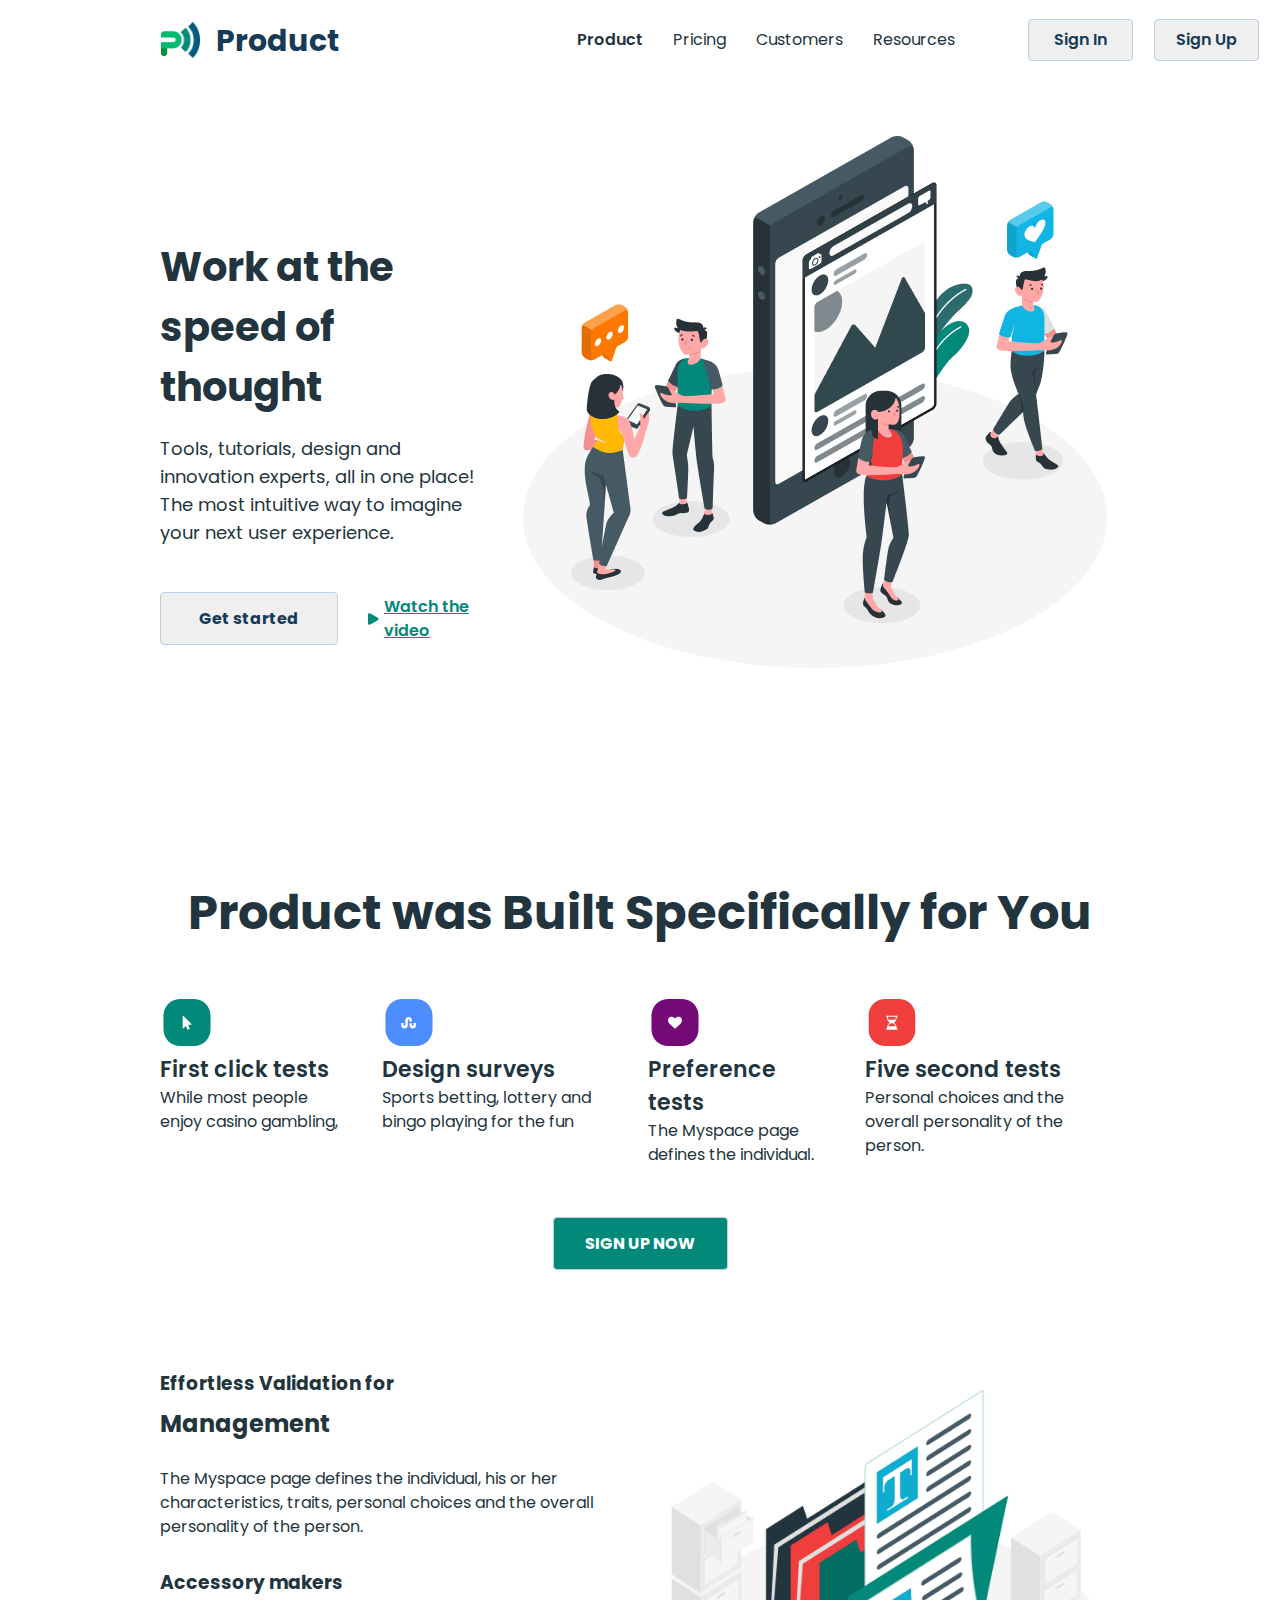
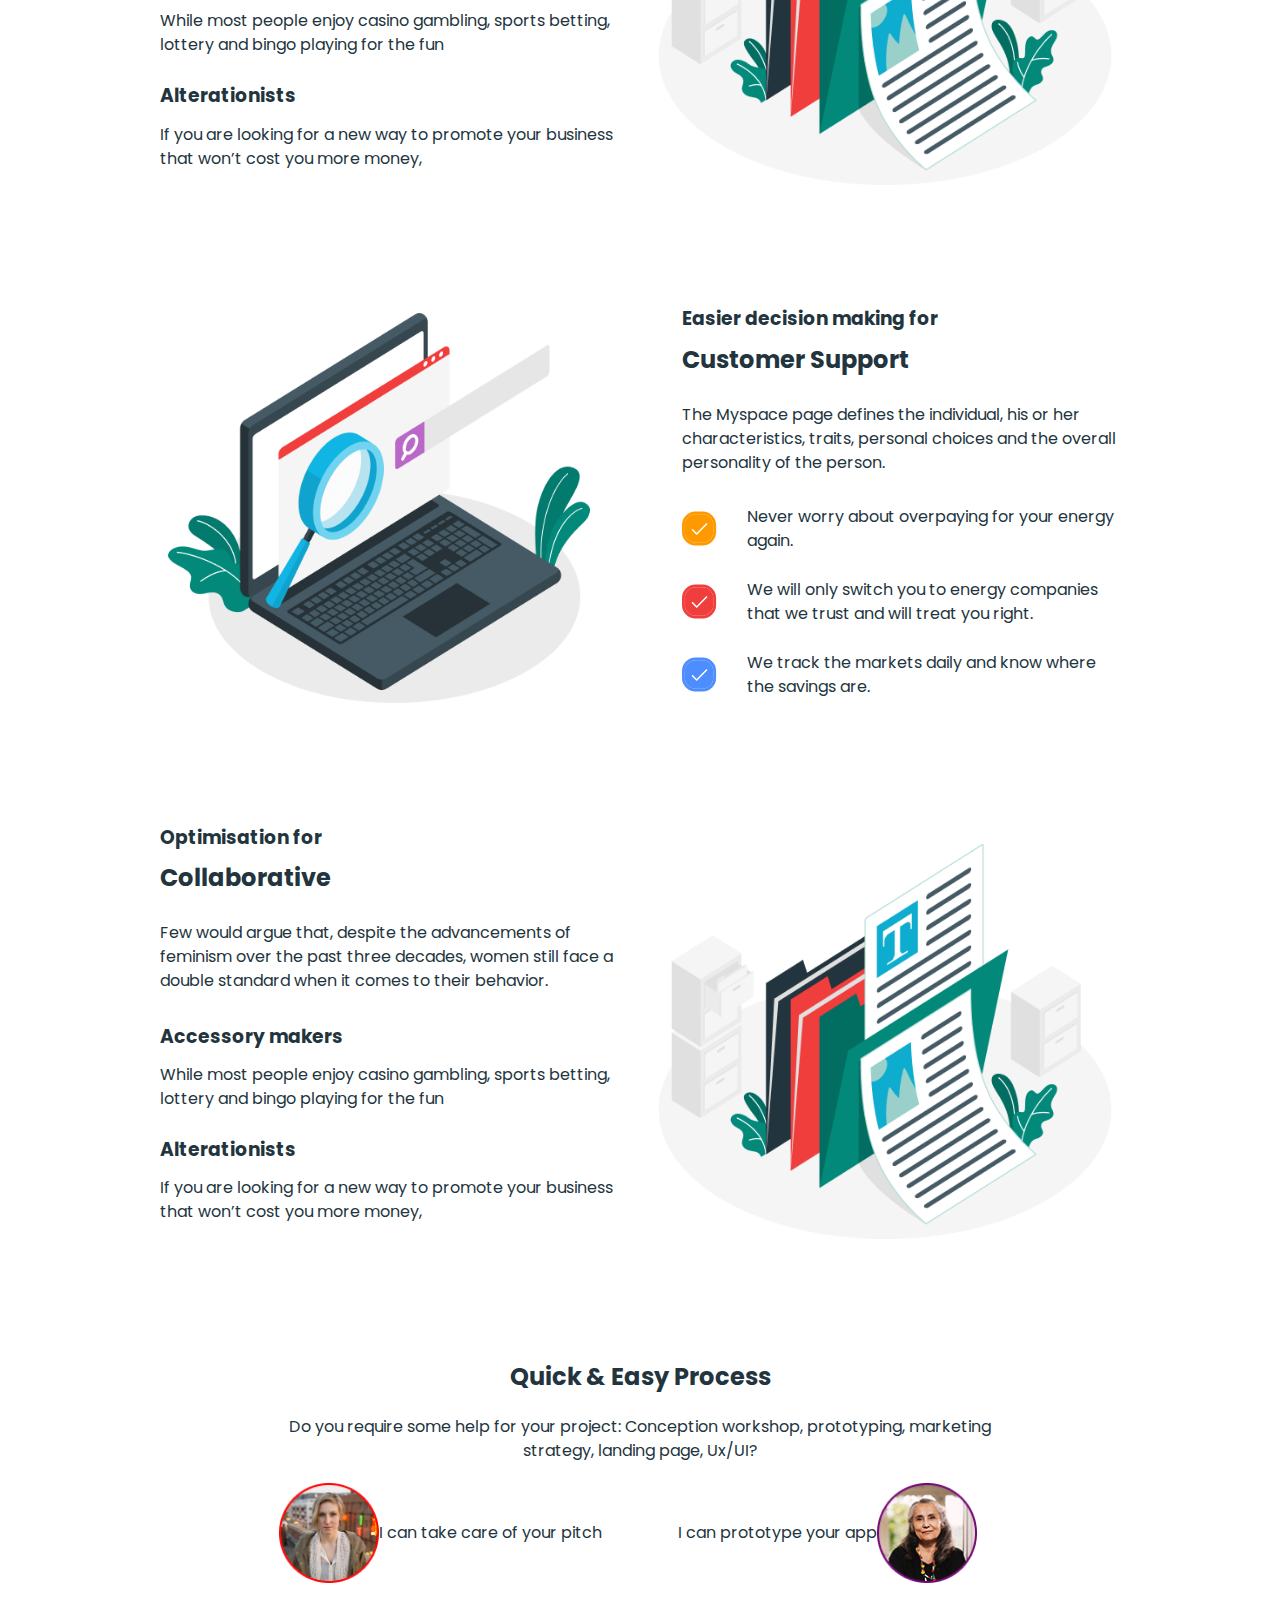
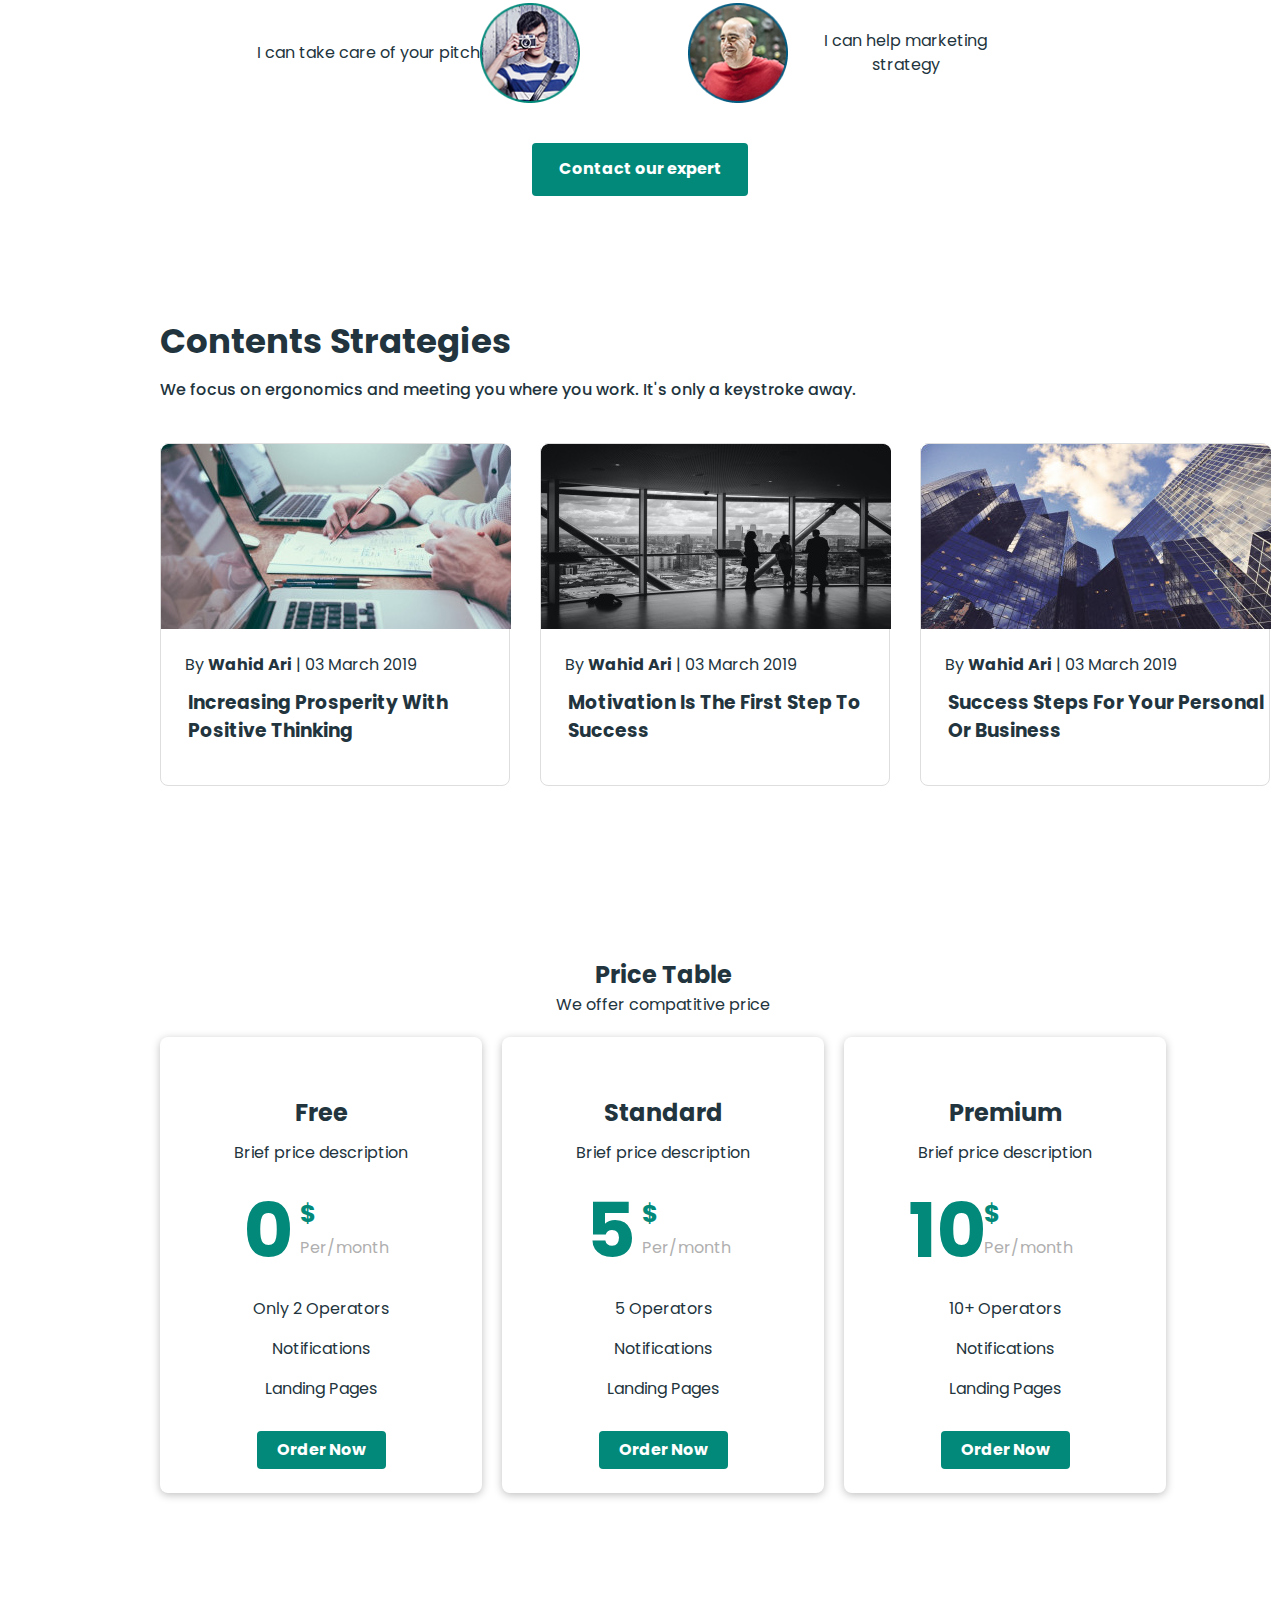
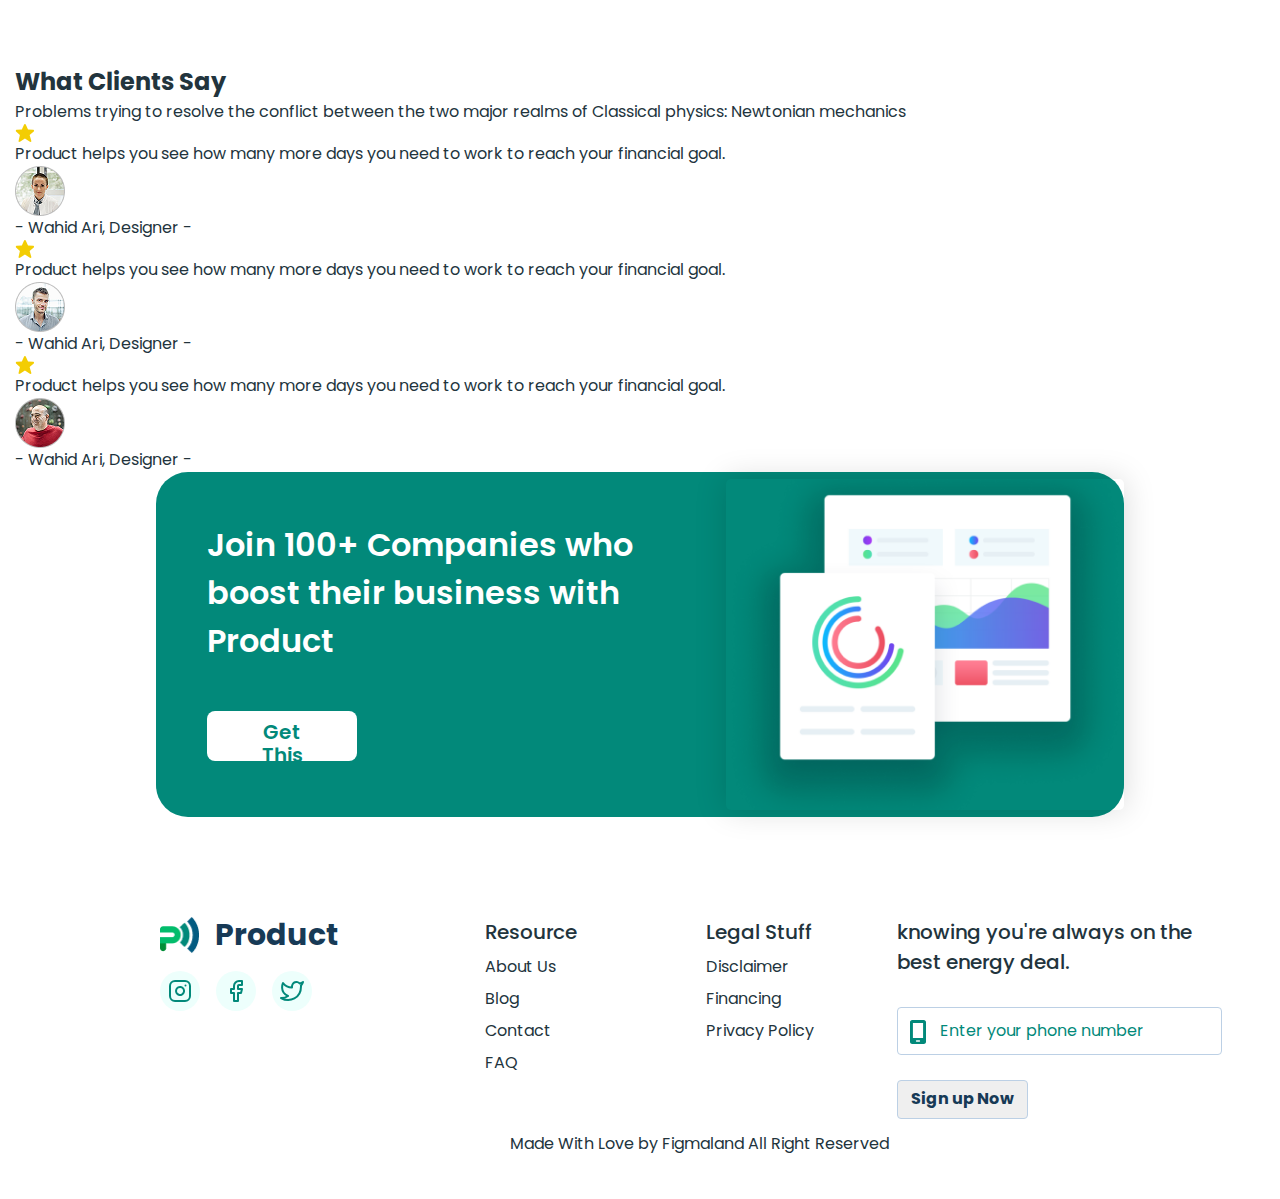
==== index.html @ 6d79e13c "add transition to block price" ====
<!DOCTYPE html>
<html lang="en">

<head>
    <meta charset="UTF-8">
    <meta name="viewport" content="width=device-width, initial-scale=1.0">
    <title>Business promotion</title>
    <link rel="stylesheet"
        href="https://cdnjs.cloudflare.com/ajax/libs/modern-normalize/3.0.1/modern-normalize.min.css" />
    <link rel="stylesheet" href="https://fonts.googleapis.com/css2?family=Poppins:wght@400;500;600&display=swap">
    <link rel="stylesheet" href="https://fonts.googleapis.com/css2?family=Inter:wght@400;500;600&display=swap">
    <link rel="stylesheet" href="https://fonts.googleapis.com/css2?family=Montserrat:wght@400;500;600&display=swap">
    <link rel="stylesheet" href="https://fonts.googleapis.com/css2?family=Roboto:wght@400;500;600&display=swap">
    <link rel="stylesheet" href="https://fonts.googleapis.com/css2?family=Asap+Condensed:wght@400;500;600&display=swap">
    <link rel="stylesheet" href="./css/styles.css">
</head>

<body>

    <header>
        <div class="flex-block container">
            <nav>
                <a class="logo" href="./index.html"><img src="./images/logo.png" alt="logo" />Product</a>
                <ul class="nav-links">
                    <li><a href="./index.html">Product</a></li>
                    <li><a href="./prising.html">Pricing</a></li>
                    <li><a href="./customer.html">Customers</a></li>
                    <li><a href="./resources.html">Resources</a></li>
                </ul>
            </nav>
            <ul class="header-buttons">
                <li><button type="button">Sign In</button></li>
                <li><button type="button">Sign Up</button></li>
            </ul>
        </div>
    </header>

    <main class="main-block">

        <section class="hero">
            <div class="flex-block container">
                <div class="hero-text">
                    <h1>Work at the speed of thought</h1>
                    <p>Tools, tutorials, design and innovation experts, all in one place! The most intuitive way to
                        imagine
                        your
                        next user experience.
                    </p>
                    <ul class="hero-links">
                        <li><button type="button">Get started</button></li>
                        <li><a href="#">
                                <svg class="icon" aria-hidden="true">
                                    <use href="./images/icons.svg#triangle"></use>
                                </svg>
                                Watch the video</a></li>
                    </ul>
                </div>
                <div class="hero-image-container">
                    <img class="hero-image" src="./images/hero-img.png" alt="Hero image">
                </div>
            </div>
        </section>

        <section class="product-features">
            <div class="flex-block container">
                <div class="product-features-block">
                    <div class="product-features-text">
                        <h2>Product was Built Specifically for You</h2>
                    </div>
                    <div class="product-features-list-container">
                        <ul class="features-list">
                            <li>
                                <img src="./images/icon-1.svg" alt="First click tests">
                                <h3>First click tests</h3>
                                <p>While most people enjoy casino gambling,</p>
                            </li>
                            <li>
                                <img src="./images/icon-2.svg" alt="Design surveys">
                                <h3>Design surveys</h3>
                                <p>Sports betting, lottery and bingo playing for the fun</p>
                            </li>
                            <li>
                                <img src="./images/icon-3.svg" alt="Preference tests">
                                <h3>Preference tests</h3>
                                <p>The Myspace page defines the individual.</p>
                            </li>
                            <li>
                                <img src="./images/icon-4.svg" alt="Five second tests">
                                <h3>Five second tests</h3>
                                <p>Personal choices and the overall personality of the person.</p>
                            </li>
                        </ul>
                    </div>
                    <div class="product-features-button">
                        <button type="button">SIGN UP NOW</button>
                    </div>
                </div>
            </div>
        </section>

        <section class="management">
            <div class="flex-block container">
                <div class="management-section section">
                    <div class="management-content section-content">
                        <h3>Effortless Validation for</h3>
                        <h2>Management</h2>
                        <p>The Myspace page defines the individual, his or her characteristics, traits, personal choices
                            and the overall
                            personality of the person.</p>
                        <ul class="management-list section-list">
                            <li>
                                <h3>Accessory makers</h3>
                                <p>While most people enjoy casino gambling, sports betting, lottery and bingo playing
                                    for the fun</p>
                            </li>
                            <li>
                                <h3>Alterationists</h3>
                                <p>If you are looking for a new way to promote your business that won’t cost you more
                                    money,</p>
                            </li>
                        </ul>
                    </div>
                    <div class="management-image section-image">
                        <img src="./images/management-img.png" alt="Management image">
                    </div>
                </div>
            </div>
        </section>

        <section class="customer">
            <div class="flex-block container">
                <div class="customer-support-section section">
                    <div class="customer-support-image section-image">
                        <img src="./images/support-img.png" alt="Customer Support image">
                    </div>
                    <div class="customer-support-content section-content">
                        <h3>Easier decision making for</h3>
                        <h2>Customer Support</h2>
                        <p>The Myspace page defines the individual, his or her characteristics, traits, personal choices
                            and the overall
                            personality of the person.</p>
                        <ul class="customer-list section-list">
                            <li>
                                <p>
                                    <svg class="customer-icon">
                                        <use href="./images/icons.svg#card-3"></use>
                                    </svg>
                                    Never worry about overpaying for your energy again.
                                </p>
                            </li>
                            <li>
                                <p>
                                    <svg class="customer-icon">
                                        <use href="./images/icons.svg#card-2"></use>
                                    </svg>
                                    We will only switch you to energy companies that we trust and will treat you right.
                                </p>
                            </li>
                            <li>
                                <p>
                                    <svg class="customer-icon">
                                        <use href="./images/icons.svg#card-1"></use>
                                    </svg>
                                    We track the markets daily and know where the savings are.
                                </p>
                            </li>
                        </ul>
                    </div>
                </div>
            </div>
        </section>

        <section class="collaborative">
            <div class="flex-block container">
                <div class="management-section section">
                    <div class="management-content section-content">
                        <h3>Optimisation for</h3>
                        <h2>Collaborative</h2>
                        <p>Few would argue that, despite the advancements of feminism over the past three decades, women
                            still
                            face
                            a double
                            standard when it comes to their behavior.</p>
                        <ul class="management-list section-list">
                            <li>
                                <h3>Accessory makers</h3>
                                <p>While most people enjoy casino gambling, sports betting, lottery and bingo playing
                                    for the
                                    fun
                                </p>
                            </li>
                            <li>
                                <h3>Alterationists</h3>
                                <p>If you are looking for a new way to promote your business that won’t cost you more
                                    money,
                                </p>
                            </li>
                        </ul>
                    </div>
                    <div class="management-image section-image">
                        <img src="./images/management-img.png" alt="Management image">
                    </div>
                </div>
            </div>
        </section>

        <section class="easy-process">
            <div class="flex-block container">
                <div class="quick-easy-process">
                    <h2>Quick & Easy Process</h2>
                    <p>Do you require some help for your project: Conception workshop, prototyping, marketing strategy,
                        landing page,
                        Ux/UI?</p>
                    <ul class="service-list">
                        <li class="reverse">
                            <p>I can take care of your pitch</p>
                            <img src="./images/avatar-service-1.png" alt="Service 1">
                        </li>
                        <li class="text-left">
                            <p>I can prototype your app</p>
                            <img src="./images/avatar-service-2.png" alt="Service 2">
                        </li>
                        <li class="text-left">
                            <p>I can take care of your pitch</p>
                            <img src="./images/avatar-service-3.png" alt="Service 3">
                        </li>
                        <li class="reverse">
                            <p>I can help marketing strategy</p>
                            <img src="./images/avatar-service-4.png" alt="Service 4">
                        </li>
                    </ul>
                    <button type="button" class="contact-button">Contact our expert</button>
                </div>
            </div>
        </section>

        <section class="contents-strategies">
            <div class="flex-block container">
                <div class="contents-strategies-block">
                    <div class="text-content">
                        <h2>Contents Strategies</h2>
                        <p>We focus on ergonomics and meeting you where you work. It's only a keystroke away.</p>
                    </div>
                    <ul class="contents-strategies-list">
                        <li><img src="./images/news-1.jpg" alt="News 1">
                            <p>By <strong>Wahid Ari</strong> | 03 March 2019</p>
                            <h3>Increasing Prosperity With Positive Thinking</h3>
                        </li>
                        <li><img src="./images/news-2.jpg" alt="News 2">
                            <p>By <strong>Wahid Ari</strong> | 03 March 2019</p>
                            <h3>Motivation Is The First Step To Success</h3>
                        </li>
                        <li><img src="./images/news-3.jpg" alt="News 3">
                            <p>By <strong>Wahid Ari</strong> | 03 March 2019</p>
                            <h3>Success Steps For Your Personal Or Business</h3>
                        </li>
                    </ul>
                </div>
            </div>
        </section>

        <section class="price-table">
            <div class="flex-block container">
                <div class="price-table-section">
                    <div class="price-table-header">
                        <h2>Price Table</h2>
                        <p>We offer compatitive price</p>
                    </div>
                    <ul class="price-table-list">
                        <li class="price-table-item">
                            <h3>Free</h3>
                            <p>Brief price description</p>
                            <div class="price">
                                <span class="dollar-sign">$</span>
                                <span class="amount">0</span>
                                <div class="per-month">Per/month</div>
                            </div>
                            <ul>
                                <li>Only 2 Operators</li>
                                <li>Notifications</li>
                                <li>Landing Pages</li>
                            </ul>
                            <button type="button">Order Now</button>
                        </li>
                        <li class="price-table-item">
                            <h3>Standard</h3>
                            <p>Brief price description</p>
                            <div class="price">
                                <span class="dollar-sign">$</span>
                                <span class="amount">5</span>
                                <div class="per-month">Per/month</div>
                            </div>
                            <ul>
                                <li>5 Operators</li>
                                <li>Notifications</li>
                                <li>Landing Pages</li>
                            </ul>
                            <button type="button">Order Now</button>
                        </li>
                        <li class="price-table-item">
                            <h3>Premium</h3>
                            <p>Brief price description</p>
                            <div class="price">
                                <span class="dollar-sign">$</span>
                                <span class="amount">10</span>
                                <div class="per-month">Per/month</div>
                            </div>
                            <ul>
                                <li>10+ Operators</li>
                                <li>Notifications</li>
                                <li>Landing Pages</li>
                            </ul>
                            <button type="button">Order Now</button>
                        </li>
                    </ul>
                </div>
            </div>
        </section>

        <section class="what-clients-say">
            <div class="flex-block container">
                <div class="what-clients-say-block">
                    <h2>What Clients Say</h2>
                    <p>Problems trying to resolve the conflict between
                        the two major realms of Classical physics: Newtonian mechanics</p>
                    <ul class="clients-say-list">
                        <li><img src="./images/vector.svg" alt="Clients 1">
                            <p>Product helps you see how many
                                more days you need to work to
                                reach your financial goal.</p>
                            <img src="./images/card-item-1.png" alt="Wahid Ari, Designer">
                            <p>- Wahid Ari, Designer -</p>
                        </li>
                        <li><img src="./images/vector.svg" alt="Clients 1">
                            <p>Product helps you see how many
                                more days you need to work to
                                reach your financial goal.</p>
                            <img src="./images/card-item-2.png" alt="Wahid Ari, Designer">
                            <p>- Wahid Ari, Designer -</p>
                        </li>
                        </li>
                        <li><img src="./images/vector.svg" alt="Clients 1">
                            <p>Product helps you see how many
                                more days you need to work to
                                reach your financial goal.</p>
                            <img src="./images/card-item-3.png" alt="Wahid Ari, Designer">
                            <p>- Wahid Ari, Designer -</p>
                        </li>
                        </li>
                    </ul>
                </div>
            </div>
        </section>

        <section class="companies-product">
            <div class="flex-block container">
                <div class="companies-product-block">
                    <div class="companies-product-content">
                        <h2>Join 100+ Companies who boost their business with Product</h2>
                        <button type="button">Get This</button>
                    </div>
                    <div class="companies-product-image">
                        <img src="./images/promo.png" alt="business with Product">
                    </div>
                </div>
            </div>
        </section>

    </main>

    <footer>
        <div class="flex-block container">
            <div class="footer-column-block">
                <nav class="footer-nav">
                    <div class="footer-logo">
                        <a class="logo" href="./index.html"><img src="./images/logo.png" alt="logo" />Product</a>
                        <ul class="footer-social-list">
                            <li class="social-item">
                                <a class="social-link" href="https://www.instagram.com" target="_blank"
                                    rel="noopener noreferer">
                                    <svg class="social-icon" width="24" height="24">
                                        <use href="./images/icons.svg#instagram"></use>
                                    </svg>
                                </a>
                            </li>
                            <li class="social-item">
                                <a class="social-link" href="https://www.facebook.com" target="_blank"
                                    rel="noopener noreferer">
                                    <svg class="social-icon" width="24" height="24">
                                        <use href="./images/icons.svg#facebook"></use>
                                    </svg>
                                </a>
                            </li>
                            <li class="social-item">
                                <a class="social-link" href="https://www.twitter.com" target="_blank"
                                    rel="noopener noreferer">
                                    <svg class="social-icon" width="24" height="24">
                                        <use href="./images/icons.svg#twitter"></use>
                                    </svg>
                                </a>
                            </li>
                        </ul>
                    </div>
                    <div class="footer-column-resource">
                        <h3>Resource</h3>
                        <ul class="footer-links">
                            <li><a href="#">About Us</a></li>
                            <li><a href="#">Blog</a></li>
                            <li><a href="#">Contact</a></li>
                            <li><a href="#">FAQ</a></li>
                        </ul>
                    </div>
                    <div class="footer-column-legal">
                        <h3>Legal Stuff</h3>
                        <ul class="footer-links">
                            <li><a href="#">Disclaimer</a></li>
                            <li><a href="#">Financing</a></li>
                            <li><a href="#">Privacy Policy</a></li>
                        </ul>
                    </div>
                    <div class="footer-column-signup">
                        <h3>knowing you're always on the best energy deal.</h3>
                        <div class="input-block-container">
                            <input type="tel" placeholder="Enter your phone number" class="contact-form-input">
                            <button type="button">Sign up Now</button>
                            <svg class="contact-form-icon" width="18" height="28">
                                <use href="./images/icons.svg#mobile-screen"></use>
                            </svg>
                        </div>
                    </div>
                </nav>
                <div class="footer-copyright">
                    <p>Made With Love by Figmaland All Right Reserved</p>
                </div>
            </div>
        </div>
    </footer>
</body>

</html>
---- css/styles.css ----
:root {
    --font-family: "Poppins", sans-serif;
    --second-family: "Inter", sans-serif;
    --third-family: "Montserrat", sans-serif;
    --font3: "FontAwesome", sans-serif;
    --font4: "Roboto", sans-serif;
    --font5: "ProximaNova", sans-serif;
    --font6: "Asap Condensed", sans-serif;
}

html {
    box-sizing: border-box;
}

h1,
h2,
h3,
h4,
h5,
h6,
p {
    margin: 0;
    padding: 0;
}

img {
    display: block;
}

a {
    text-decoration: none;
}

ul,
ol {
    list-style-type: none;
    padding: 0;
    margin: 0;
}

body {
    font-family: var(--font-family);
    font-size: 16px;
    line-height: 1.5;
    background-color: #fff;
    color: #22343d;
    margin: 0;
    padding: 0;
}

.container {
    max-width: 1400px;
    margin: 0 auto;
    padding: 0 15px;
}

.flex-block {
    display: flex;
}

/* Header */

header {
    display: flex;
    justify-content: space-between;
    align-items: center;
}

header img {
    width: 39px;
    height: 36px;
    margin: 22px 16px 22px 146px;
}

.logo {
    font-weight: 700;
    font-size: 30px;
    line-height: 0.9;
    color: #173a56;
}

nav {
    display: flex;
    align-items: center;
}

nav a {
    display: flex;
    align-items: center;
    text-decoration: none;
    color: inherit;
}

nav ul {
    display: flex;
    list-style: none;
    margin: 0;
    padding: 0;
}

.nav-links li:first-child a {
    font-weight: 600;
    font-size: 16px;
    line-height: 1.75;
}

.nav-links {
    display: flex;
    list-style: none;
    margin: 26px 0 26px 237px;
    padding: 0;
    gap: 30px;
    align-items: center;
}

.header-buttons {
    display: flex;
    list-style: none;
    padding: 0;
    margin: 19px 148px 19px 73px;
}

.header-buttons li + li {
    margin-left: 21px;
    margin-right: 148px;
}

.header-buttons li button {
    width: 105px;
    height: 42px;
    border-radius: 4px;
    font-weight: 600;
    font-size: 16px;
    line-height: 1.5;
    border: 1px solid #bcd0e5;
    text-align: center;
    color: #173a56;
    transition: background-color 250ms cubic-bezier(0.4, 0, 0.2, 1);
}

.header-buttons li button:hover,
.header-buttons li button:focus {
    background-color: #02897a;
    color: #fff;
    border: none;
}

/* Hero Work at the speed of thought */

.hero {
    display: flex;
    align-items: center;
    justify-content: space-between;
    padding: 20px 0;
    margin: 25px 145px 100px 145px;
}

.hero-text {
    margin-right: 35px;
    padding-top: 112px;
    padding-bottom: 112px;
    max-width: 465px;
}

.hero-image {
    width: 610px;
    height: 555px;
}

.hero-links {
    display: flex;
    align-items: center;
    gap: 30px;
    list-style: none;
    padding: 0;
}

.hero-text h1 {
    margin-bottom: 18px;
    font-weight: 700;
    font-size: 40px;
    line-height: 1.5;
}

.hero-text p {
    margin-bottom: 45px;
    font-weight: 400;
    font-size: 18px;
    line-height: 1.56;
}

.hero-links li {
    display: flex;
    align-items: center;
}

.hero-links a {
    display: flex;
    align-items: center;
    color: #02897a;
    font-weight: 600;
    font-size: 16px;
    text-decoration: underline;
}

.hero-links .icon {
    width: 16px;
    height: 18px;
    margin-right: 5px;
    fill: #02897a;
}

.hero-links button {
    width: 178px;
    height: 53px;
    border-radius: 4px;
    font-weight: 700;
    font-size: 16px;
    border: 1px solid #bcd0e5;
    text-align: center;
    color: #173a56;
    transition: background-color 250ms cubic-bezier(0.4, 0, 0.2, 1);
}

.hero-links button:hover,
.hero-links button:focus {
    background-color: #02897a;
    color: #fff;
    border: none;
}

/* Product Features Product was Built Specifically for You */

.product-features-block {
    display: flex;
    flex-direction: column;
    align-items: center;
    justify-content: center;
    padding-bottom: 50px;
    margin-bottom: 50px;
}

.product-features-block h3 {
    font-weight: 600;
    font-size: 22px;
    line-height: 1.5;
}

.product-features-text {
    margin-bottom: 50px;
    font-weight: 500;
    font-size: 32px;
    line-height: 1.5;
    text-align: center;
}

.features-list {
    display: flex;
    justify-content: center;
    gap: 30px;
    list-style: none;
    padding: 0;
    margin: 0;
    flex-wrap: nowrap;
    margin-left: 145px;
    margin-right: 145px;
    margin-bottom: 50px;
}

.features-list li {
    max-width: 255px;
    text-align: left;
}

.features-list img {
    border-radius: 19px;
    width: 54px;
    height: 54px;
}

.product-features-button button {
    display: block;
    margin: 0 auto;
    width: 175px;
    height: 53px;
    border-radius: 4px;
    font-weight: 700;
    font-size: 16px;
    color: #fff;
    background-color: #02897a;
    border: 1px solid #bcd0e5;
    cursor: pointer;
    transition: background-color 250ms cubic-bezier(0.4, 0, 0.2, 1);
}

.product-features-button button:hover,
.product-features-button button:focus {
    background-color: #026f5c;
}

/* Companies Join 100+ Companies who boost their business with Product */

.companies-product-block {
    display: flex;
    justify-content: space-between;
    align-items: center;
    border-radius: 32px;
    width: 968px;
    height: 345px;
    background-color: #02897a;
    margin: 0 auto;
}

.companies-product-block .companies-product-content {
    display: flex;
    flex-direction: column;
    align-items: flex-start;
    justify-content: center;
    padding-right: 10px;
}

.companies-product-block .companies-product-content h2 {
    font-weight: 600;
    font-size: 32px;
    line-height: 1.5;
    color: #fff;
    margin: 49px 0 46px 51px;
}

.companies-product-block .companies-product-content button {
    display: block;
    padding: 10px 34px;
    margin-left: 51px;
    margin-bottom: 56px;
    font-weight: 600;
    font-size: 20px;
    color: #02897a;
    background-color: #fff;
    border: none;
    border-radius: 8px;
    width: 150px;
    height: 50px;
    cursor: pointer;
    transition: background-color 250ms cubic-bezier(0.4, 0, 0.2, 1);
}

.companies-product-block .companies-product-content button:hover,
.companies-product-block .companies-product-content button:focus {
    background-color: #025a4a;
    color: #fff;
}

.companies-product-block .companies-product-image {
    display: flex;
    align-items: center;
    justify-content: flex-start;
    flex-direction: column;
    gap: 10px;
}

.companies-product-block .companies-product-image img {
    border-radius: 5px;
    height: 331px;
    box-shadow: 0 0 32px 0 rgba(0, 0, 0, 0.15);
}

/* Management section Effortless Validation for */

.section {
    display: flex;
    justify-content: space-between;
    align-items: flex-start;
    margin: 0 145px 100px 145px;
}

.section-content {
    flex: 1;
}

.section-content h3 {
    margin-bottom: 8px;
}

.section-content h2 {
    margin-bottom: 25px;
}

.section-content p {
    margin-bottom: 30px;
}

.section-list {
    list-style: none;
    padding: 0;
    margin: 0;
}

.section-list li {
    margin-bottom: 25px;
}

.section-list h3 {
    margin-bottom: 12px;
}

.section-list p {
    margin: 0;
}

.section-image {
    flex: 1;
    display: flex;
    justify-content: center;
    align-items: center;
}

.section-image img {
    max-width: 100%;
    height: auto;
    border-radius: 8px;
}

/* Specific styles */
.management-content {
    margin-right: 20px;
}

.customer-support-image {
    margin-right: 84px;
}

.customer-list p {
    display: flex;
    align-items: center;
    margin: 0;
}

.customer-icon {
    margin-right: 30px;
    width: 35px;
    height: 35px;
    flex-shrink: 0;
}

/* Contents Strategies */

.contents-strategies-block {
    display: flex;
    flex-direction: column;
    align-items: flex-start;
    margin: 0 145px 171px 145px;
}

.text-content {
    text-align: left;
}

.text-content h2 {
    font-weight: 700;
    font-size: 34px;
    margin-bottom: 10px;
}

.text-content p {
    font-weight: 500;
    font-size: 16px;
    line-height: 1.63;
    margin-bottom: 40px;
}

.contents-strategies-list {
    display: flex;
    flex-wrap: nowrap;
    justify-content: space-between;
    align-items: center;
    list-style: none;
    width: 100%;
}

.contents-strategies-list li {
    display: flex;
    flex-direction: column;
    align-items: flex-start;
    margin-right: 30px;
    border: 1px solid #dedede;
    border-radius: 8px;
    max-width: 350px;
    transition: border-color 0.3s ease, color 0.3s ease;
}

.contents-strategies-list li:last-child {
    margin-right: 0;
}

.contents-strategies-list li:hover,
.contents-strategies-list li:focus {
    border-color: #02897a;
}

.contents-strategies-list li img {
    width: auto;
    height: auto;
    margin-right: 10px;
}

.contents-strategies-list li p {
    margin: 24px 0 12px 24px;
}

.contents-strategies-list li h3 {
    margin: 0 0 40px 27px;
    transition: color 0.3s ease;
}

.contents-strategies-list li:hover h3,
.contents-strategies-list li:focus h3 {
    color: #02897a;
}

/* Price Table*/

.price-table-section {
    display: flex;
    flex-direction: column;
    align-items: center;
    width: 100%;
    margin: 0 145px 171px 145px;
}

.price-table-header {
    text-align: center;
    margin-bottom: 20px;
}

.price-table-list {
    display: flex;
    justify-content: space-between;
    align-items: flex-start;
    list-style: none;
    padding: 0;
    margin: 0;
    width: 100%;
}

.price-table-item {
    box-shadow: 0 2px 8px 0 rgba(0, 0, 0, 0.25);
    border-radius: 8px;
    width: 322px;
    height: 456px;
    margin-right: 20px;
    display: flex;
    flex-direction: column;
    justify-content: center;
    align-items: center;
    text-align: center;
    position: relative;
    transition: background 0.3s ease, color 0.3s ease;
}

.price-table-item h3,
.price-table-item p,
.price-table-item .price,
.price-table-item ul,
.price-table-item button,
.price-table-item .dollar-sign,
.price-table-item .amount {
    transition: color 0.3s ease;
}

.price-table-item:hover,
.price-table-item:focus {
    background: #02897a;
    color: #fff;
}

.price-table-item:hover h3,
.price-table-item:hover p,
.price-table-item:hover .price,
.price-table-item:hover ul,
.price-table-item:hover button,
.price-table-item:hover .dollar-sign,
.price-table-item:hover .amount,
.price-table-item:focus h3,
.price-table-item:focus p,
.price-table-item:focus .price,
.price-table-item:focus ul,
.price-table-item:focus button,
.price-table-item:focus .dollar-sign,
.price-table-item:focus .amount {
    color: #fff;
}

.price-table-item:hover button,
.price-table-item:focus button {
    background-color: #fff;
    color: #02897a;
}

.price-table-item:last-child {
    margin-right: 0;
}

.price-table-item h3 {
    font-weight: 700;
    font-size: 24px;
    line-height: 1.67;
    margin: 32px 0 8px 0;
}

.price-table-item p {
    margin-bottom: 16px;
}

.price-table-item .price {
    position: relative;
    width: 100%;
    height: 100px;
    margin-bottom: 16px;
}

.price-table-item .amount,
.price-table-item .dollar-sign,
.price-table-item .per-month {
    position: absolute;
    left: 84px;
    top: 0;
}

.price-table-list li:last-child .amount {
    left: calc(84px - 20px);
}

.price-table-item .amount {
    font-weight: 700;
    font-size: 76px;
    line-height: 1.32;
    letter-spacing: 0em;
    text-align: center;
    color: #02897a;
}

.price-table-item .dollar-sign {
    font-weight: 700;
    font-size: 24px;
    line-height: 1.25;
    letter-spacing: 0em;
    color: #02897a;
    top: 18px;
    left: 140px;
}

.price-table-item .per-month {
    font-weight: 400;
    font-size: 16px;
    line-height: 1.1875;
    letter-spacing: 0.01em;
    color: #afafaf;
    top: 57px;
    left: 140px;
}

.price-table-item ul {
    list-style: none;
    padding: 0;
    margin: 0;
}

.price-table-item ul li {
    margin-bottom: 16px;
}

.price-table-item ul li:last-child {
    margin-bottom: 30px;
}

.price-table-item button {
    padding: 10px 20px;
    font-size: 16px;
    font-weight: bold;
    color: #fff;
    background-color: #02897a;
    border: none;
    border-radius: 4px;
    cursor: pointer;
    transition: background 0.3s ease;
}

.price-table-item button:hover,
.price-table-item button:focus {
    background-color: #fff;
    color: #02897a;
}

/* What Clients Say */

/* Quick & Easy Process */

.quick-easy-process {
    text-align: center;
    margin: 0 242px 100px 242px;
}

.quick-easy-process h2,
.quick-easy-process p {
    margin-bottom: 20px; /* Adjust spacing as needed */
}

.service-list {
    display: flex;
    flex-wrap: wrap;
    justify-content: space-between;
    align-items: center;
    list-style: none;
    padding: 0;
    margin: 20px 0; /* Adjust spacing as needed */
}

.service-list li {
    display: flex;
    align-items: center;
    width: 45%; /* Adjust width as needed */
    margin-bottom: 20px; /* Adjust spacing as needed */
}

.service-list li img {
    width: 100px; /* Adjust image size as needed */
    height: auto;
    margin-left: 10px; /* Adjust spacing as needed */
}

.service-list li p {
    margin: 0;
}

.service-list li.reverse {
    flex-direction: row-reverse;
}

.service-list li.reverse img {
    margin-right: 0;
    margin-left: 10px; /* Adjust spacing as needed */
}

.service-list li.text-left {
    flex-direction: row;
}

.service-list li.text-left img {
    margin-left: 0;
    margin-right: 20px; /* Adjust spacing as needed */
}

.contact-button {
    display: block;
    width: 216px;
    height: 53px;
    margin: 20px auto; /* Center the button and adjust spacing as needed */
    padding: 10px 20px; /* Adjust padding as needed */
    font-weight: 700;
    font-size: 16px;
    color: #fff;
    background-color: #02897a; /* Adjust background color as needed */
    border: none;
    border-radius: 4px; /* Adjust border radius as needed */
    cursor: pointer;
}

.contact-button:hover,
.contact-button:focus {
    background-color: #026f5c; /* Adjust hover background color as needed */
}

/* Footer */

.footer-column-block {
    display: flex;
    flex-direction: column;
    justify-content: space-between;
    margin: 0 145px;
    margin-top: 100px;
}

.footer-logo .logo {
    margin-right: 146px;
}

.footer-logo .logo img {
    width: 39px;
    height: 36px;
    padding: 0;
    margin-right: 16px;
}

.footer-nav {
    display: flex;
    justify-content: space-between;
    align-items: flex-start;
    padding: 0;
}

.footer-social-list {
    display: flex;
    gap: 16px;
    margin-top: 18px;
}

.social-link {
    display: inline-flex;
    align-items: center;
    justify-content: center;
    width: 40px;
    height: 40px;
    background-color: #edfffc;
    border-radius: 50%;
    text-decoration: none;
}

.footer-links {
    display: flex;
    flex-direction: column;
    gap: 8px;
}

.footer-column-resource {
    margin-right: 129px;
}

.footer-column-legal {
    margin-right: 83px;
    white-space: nowrap;
}

.footer-copyright {
    margin-top: 10px;
    margin-bottom: 40px;
    margin-left: 350px;
    font-weight: 400;
    font-size: 16px;
    line-height: 1.88;
}

.footer-nav h3 {
    font-weight: 500;
    font-size: 20px;
    line-height: 1.5;
    margin-bottom: 8px;
}

.input-block-container {
    position: relative;
}

.contact-form-input {
    border: 1px solid #bcd0e5;
    border-radius: 4px;
    width: 325px;
    height: 48px;
    margin-top: 22px;
    background-color: transparent;
    padding: 0 43px 0 42px;
    outline: transparent;
    transition: border-color 250ms cubic-bezier(0.4, 0, 0.2, 1);
}

.contact-form-input::placeholder {
    font-weight: 400;
    font-size: 16px;
    line-height: 1.75;
    color: #02897a;
}

.contact-form-icon {
    position: absolute;
    left: 12px;
    top: 35%;
    transform: translateY(-50%);
}

.contact-form-input:focus,
.contact-form-input:hover {
    border-color: #02897a;
}

.footer-column-signup button {
    width: 131px;
    height: 39px;
    border-radius: 4px;
    font-weight: 700;
    font-size: 16px;
    border: 1px solid #bcd0e5;
    text-align: center;
    color: #173a56;
    margin-top: 25px;
    padding: 0;
    transition: background-color 250ms cubic-bezier(0.4, 0, 0.2, 1);
}

.footer-column-signup button:hover,
.footer-column-signup button:focus {
    background-color: #02897a;
    color: #fff;
    border: none;
}
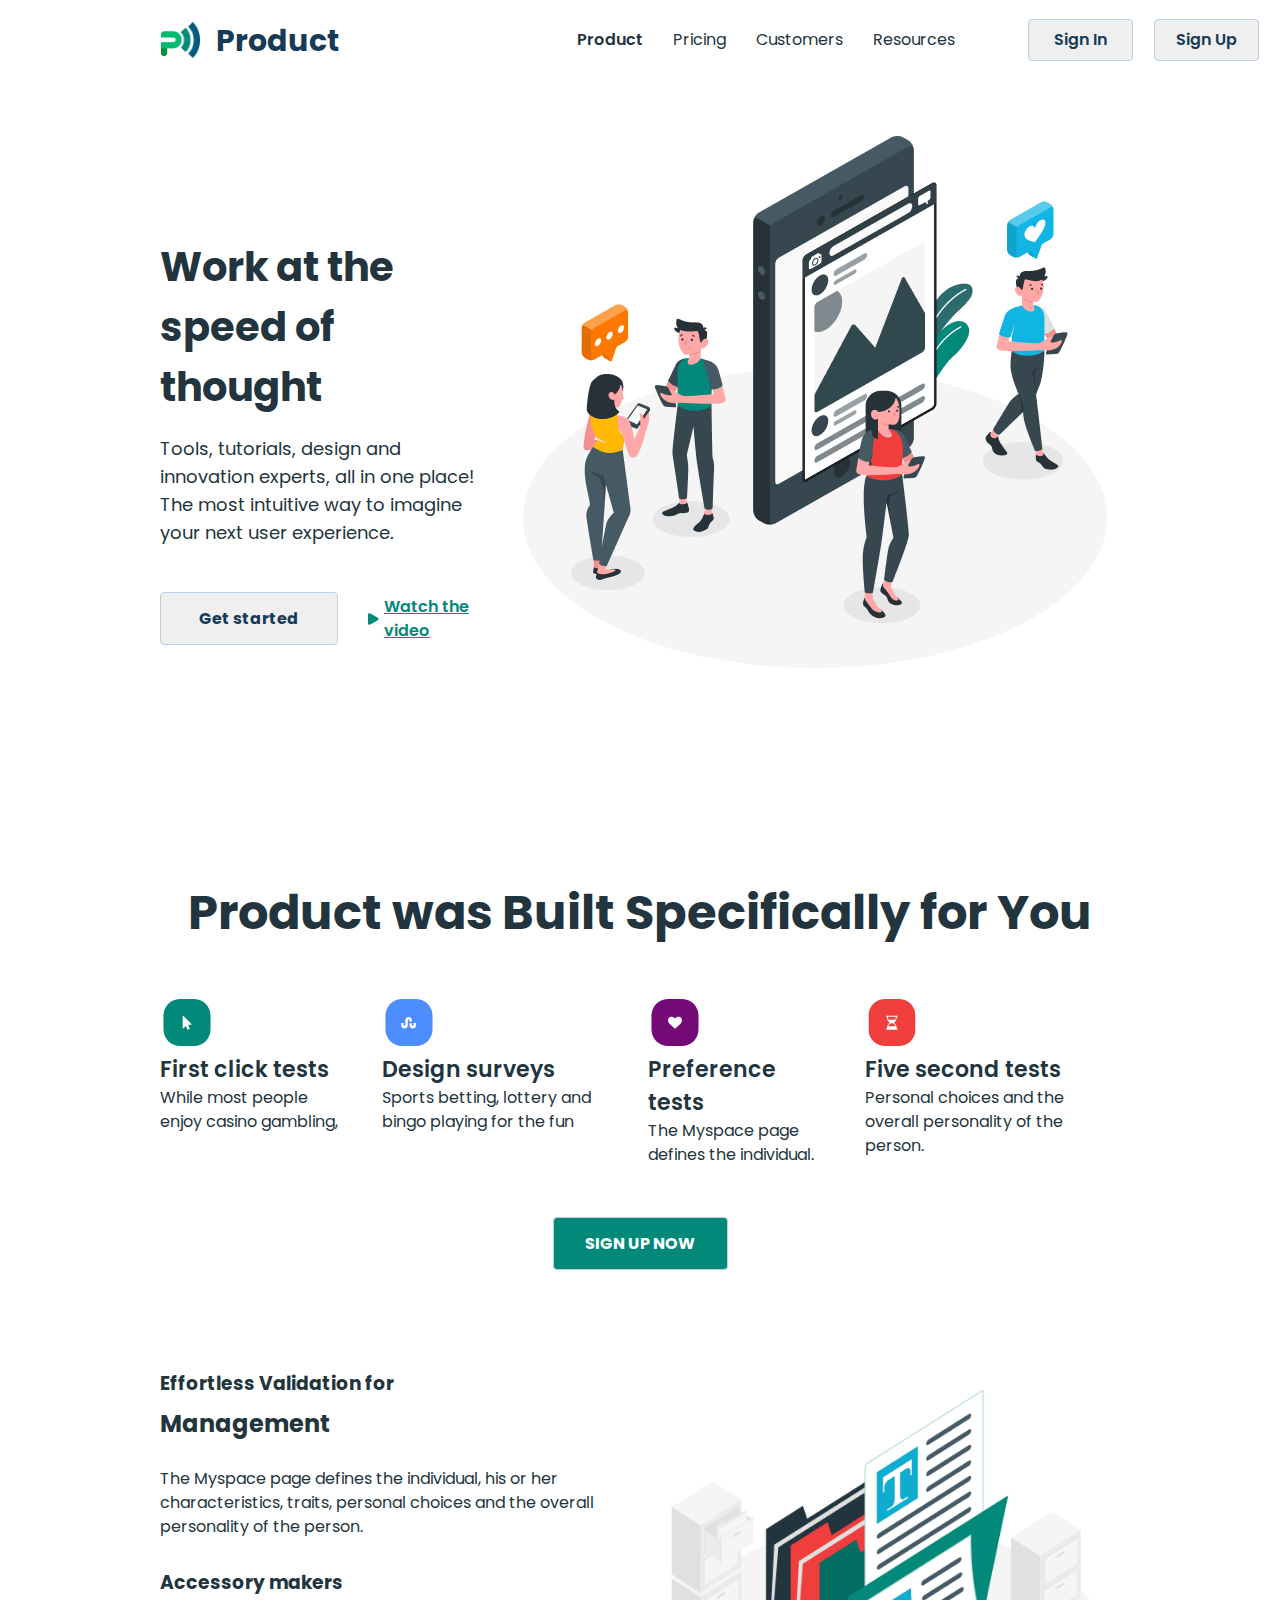
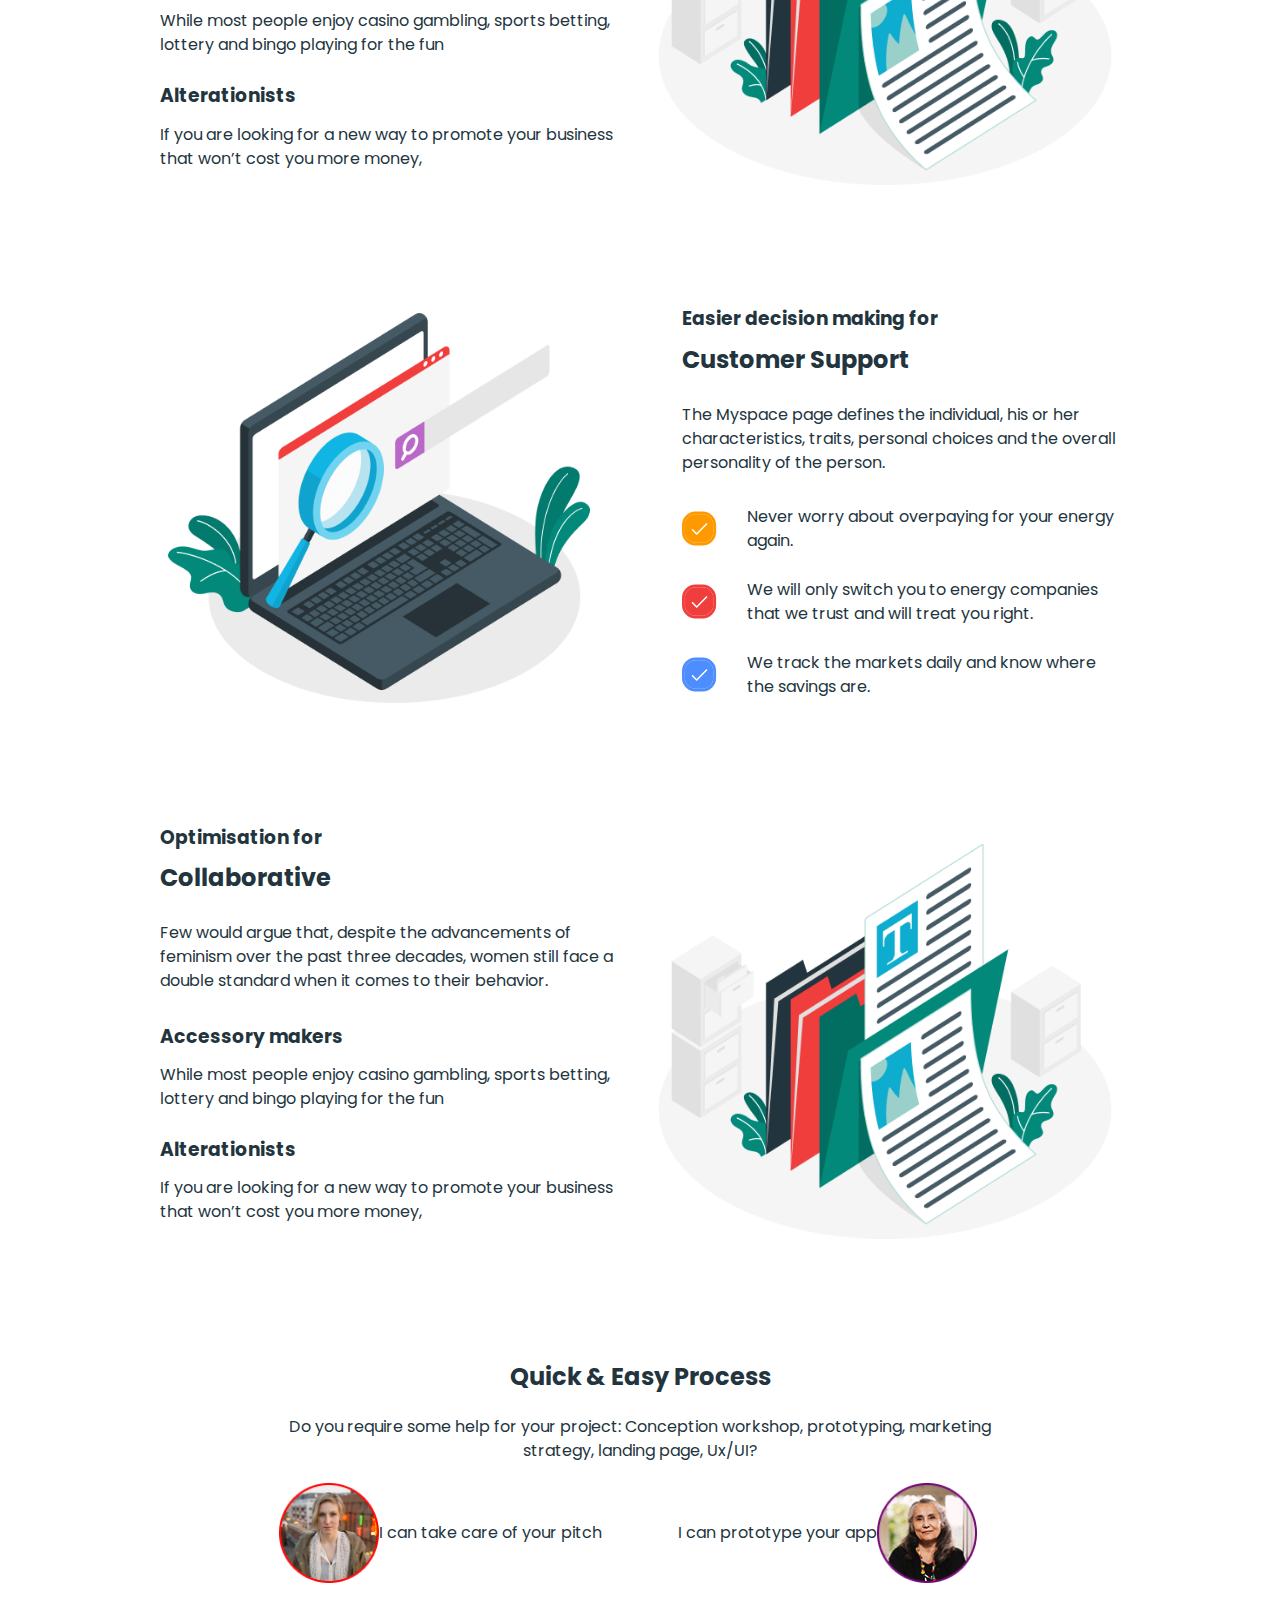
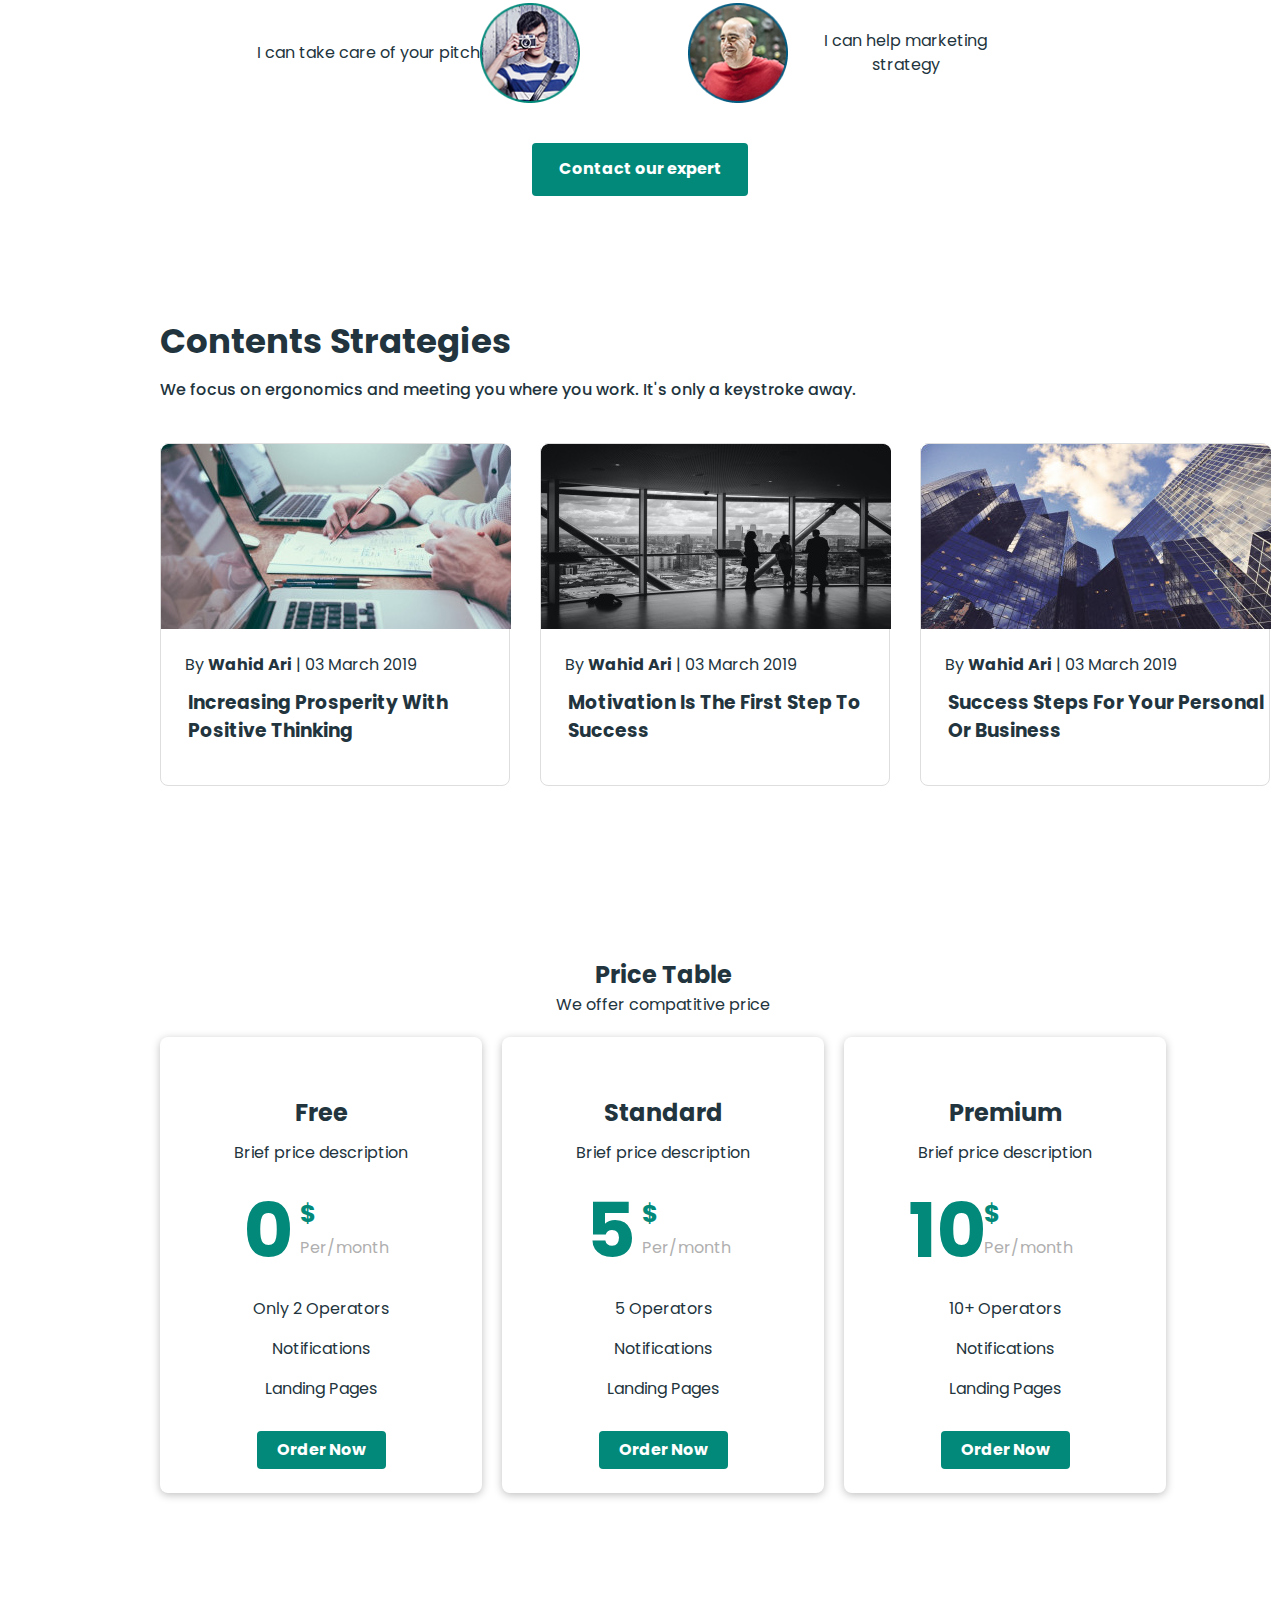
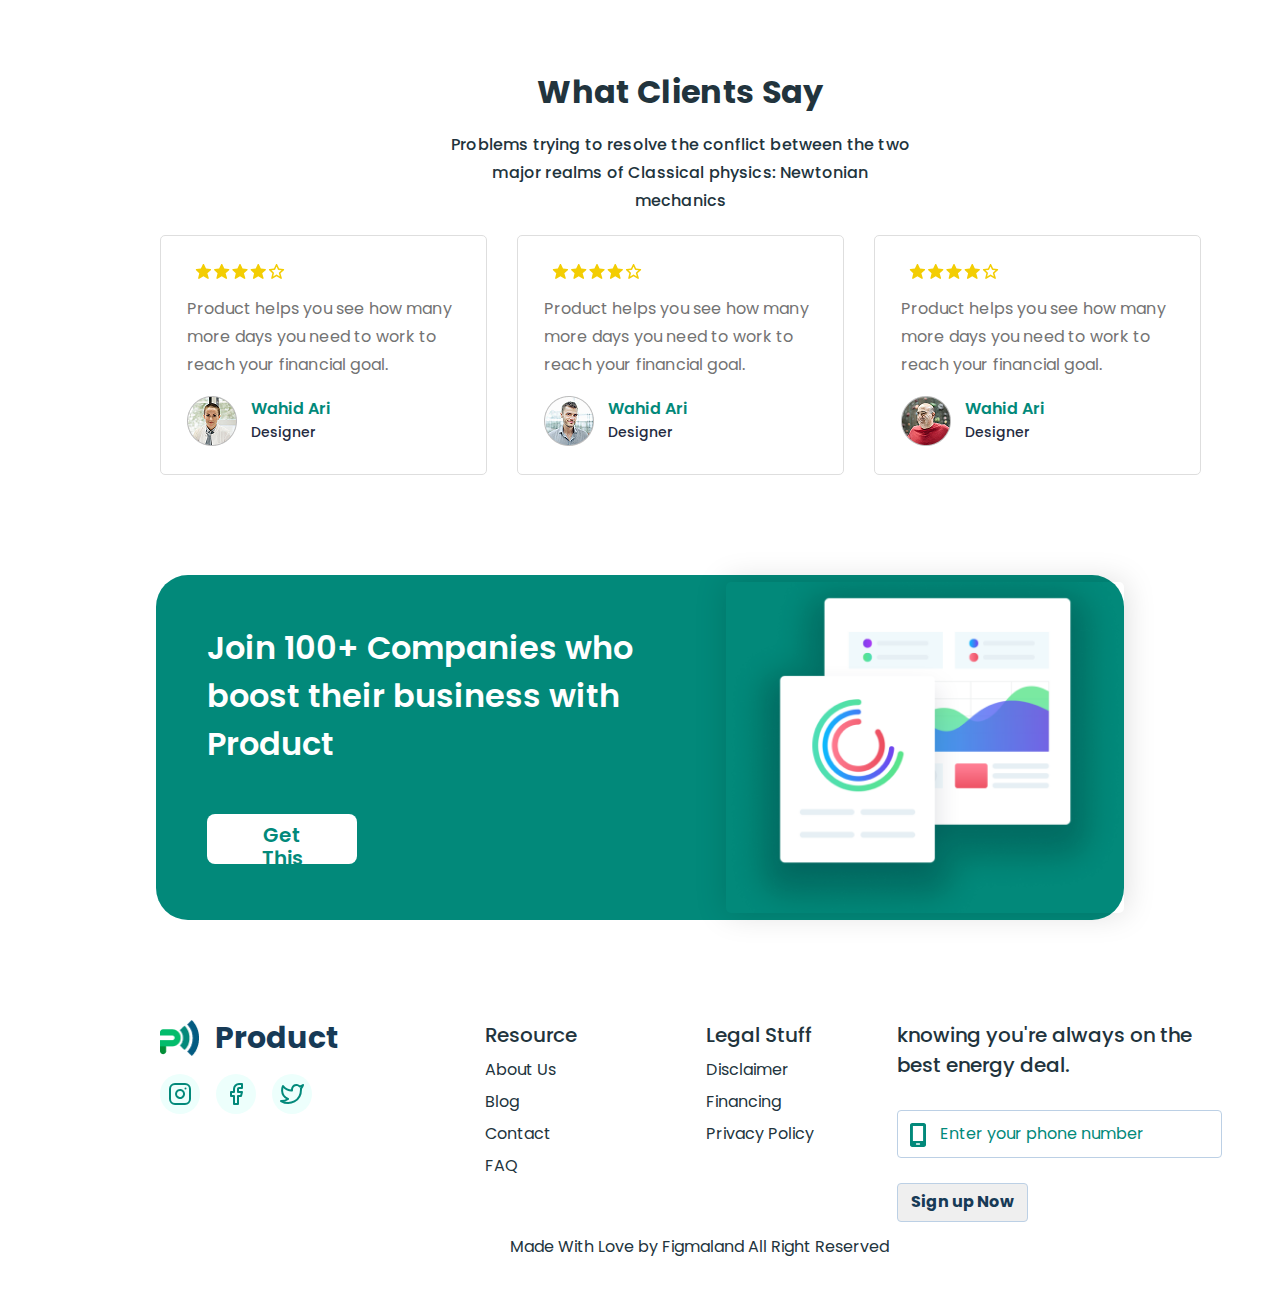
==== commit 2464867a: "What Clients Say done" ====
--- a/index.html
+++ b/index.html
@@ -324,28 +324,47 @@
                     <p>Problems trying to resolve the conflict between
                         the two major realms of Classical physics: Newtonian mechanics</p>
                     <ul class="clients-say-list">
-                        <li><img src="./images/vector.svg" alt="Clients 1">
+                        <li class="client-say-item"><svg class="quote-icon" width="106" height="18">
+                                <use href="./images/icons.svg#vector"></use>
+                            </svg>
                             <p>Product helps you see how many
                                 more days you need to work to
                                 reach your financial goal.</p>
-                            <img src="./images/card-item-1.png" alt="Wahid Ari, Designer">
-                            <p>- Wahid Ari, Designer -</p>
-                        </li>
-                        <li><img src="./images/vector.svg" alt="Clients 1">
+                            <div class="client-info">
+                                <img src="./images/card-item-1.png" alt="Wahid Ari, Designer">
+                                <div class="client-details">
+                                    <h4>Wahid Ari</h4>
+                                    <p>Designer</p>
+                                </div>
+                            </div>
+                        </li>
+                        <li class="client-say-item"><svg class="quote-icon" width="106" height="18">
+                                <use href="./images/icons.svg#vector"></use>
+                            </svg>
                             <p>Product helps you see how many
                                 more days you need to work to
                                 reach your financial goal.</p>
-                            <img src="./images/card-item-2.png" alt="Wahid Ari, Designer">
-                            <p>- Wahid Ari, Designer -</p>
-                        </li>
-                        </li>
-                        <li><img src="./images/vector.svg" alt="Clients 1">
+                            <div class="client-info">
+                                <img src="./images/card-item-2.png" alt="Wahid Ari, Designer">
+                                <div class="client-details">
+                                    <h4>Wahid Ari</h4>
+                                    <p>Designer</p>
+                                </div>
+                            </div>
+                        </li>
+                        <li class="client-say-item"><svg class="quote-icon" width="106" height="18">
+                                <use href="./images/icons.svg#vector"></use>
+                            </svg>
                             <p>Product helps you see how many
                                 more days you need to work to
                                 reach your financial goal.</p>
-                            <img src="./images/card-item-3.png" alt="Wahid Ari, Designer">
-                            <p>- Wahid Ari, Designer -</p>
-                        </li>
+                            <div class="client-info">
+                                <img src="./images/card-item-3.png" alt="Wahid Ari, Designer">
+                                <div class="client-details">
+                                    <h4>Wahid Ari</h4>
+                                    <p>Designer</p>
+                                </div>
+                            </div>
                         </li>
                     </ul>
                 </div>
--- a/css/styles.css
+++ b/css/styles.css
@@ -693,6 +693,112 @@
 
 /* What Clients Say */
 
+.what-clients-say-block {
+    display: flex;
+    flex-direction: column;
+    align-items: center;
+    text-align: center;
+    width: 100%;
+    margin: 0 145px 100px 145px;
+}
+
+.what-clients-say-block h2 {
+    font-weight: 700;
+    font-size: 32px;
+    line-height: 1.78;
+    letter-spacing: 0.01em;
+    margin-bottom: 10px;
+}
+
+.what-clients-say-block p {
+    font-weight: 500;
+    font-size: 16px;
+    line-height: 1.75;
+    letter-spacing: 0.01em;
+    text-align: center;
+    margin-bottom: 20px;
+    margin-left: 286px;
+    margin-right: 286px;
+}
+
+/* Clients Say List */
+.clients-say-list {
+    display: flex;
+    flex-direction: row;
+    align-items: center;
+    justify-content: space-between;
+    list-style: none;
+    padding: 0;
+    gap: 30px;
+    width: 100%;
+    margin: 0 auto;
+}
+
+/* Client Say Item */
+.client-say-item {
+    display: flex;
+    flex-direction: column;
+    align-items: flex-start;
+    border: 1px solid #dedede;
+    border-radius: 5px;
+    width: 327px;
+    height: 240px;
+    text-align: left;
+}
+
+.client-say-item .quote-icon {
+    margin: 28px 0 16px 26px;
+}
+
+.client-say-item p {
+    margin: 0 0 17px 26px;
+    font-weight: 400;
+    font-size: 16px;
+    line-height: 1.75;
+    letter-spacing: 0.01em;
+    color: #737373;
+    text-align: left;
+}
+
+.client-say-item .client-info {
+    display: flex;
+    align-items: center;
+    margin: 0 0 28px 26px;
+}
+
+.client-say-item .client-photo {
+    width: 50px;
+    height: 50px;
+    border-radius: 50%;
+}
+
+.client-say-item .client-name {
+    font-weight: bold;
+}
+
+.client-say-item .client-details {
+    display: flex;
+    flex-direction: column;
+    margin: 0 0 0 14px;
+}
+
+.client-say-item .client-details h4 {
+    font-weight: 600;
+    font-size: 16px;
+    line-height: 1.5;
+    letter-spacing: 0.01em;
+    color: #02897a;
+}
+
+.client-say-item .client-details p {
+    font-weight: 500;
+    font-size: 14px;
+    line-height: 1.7;
+    letter-spacing: 0.01em;
+    color: #252b42;
+    margin: 0;
+}
+
 /* Quick & Easy Process */
 
 .quick-easy-process {
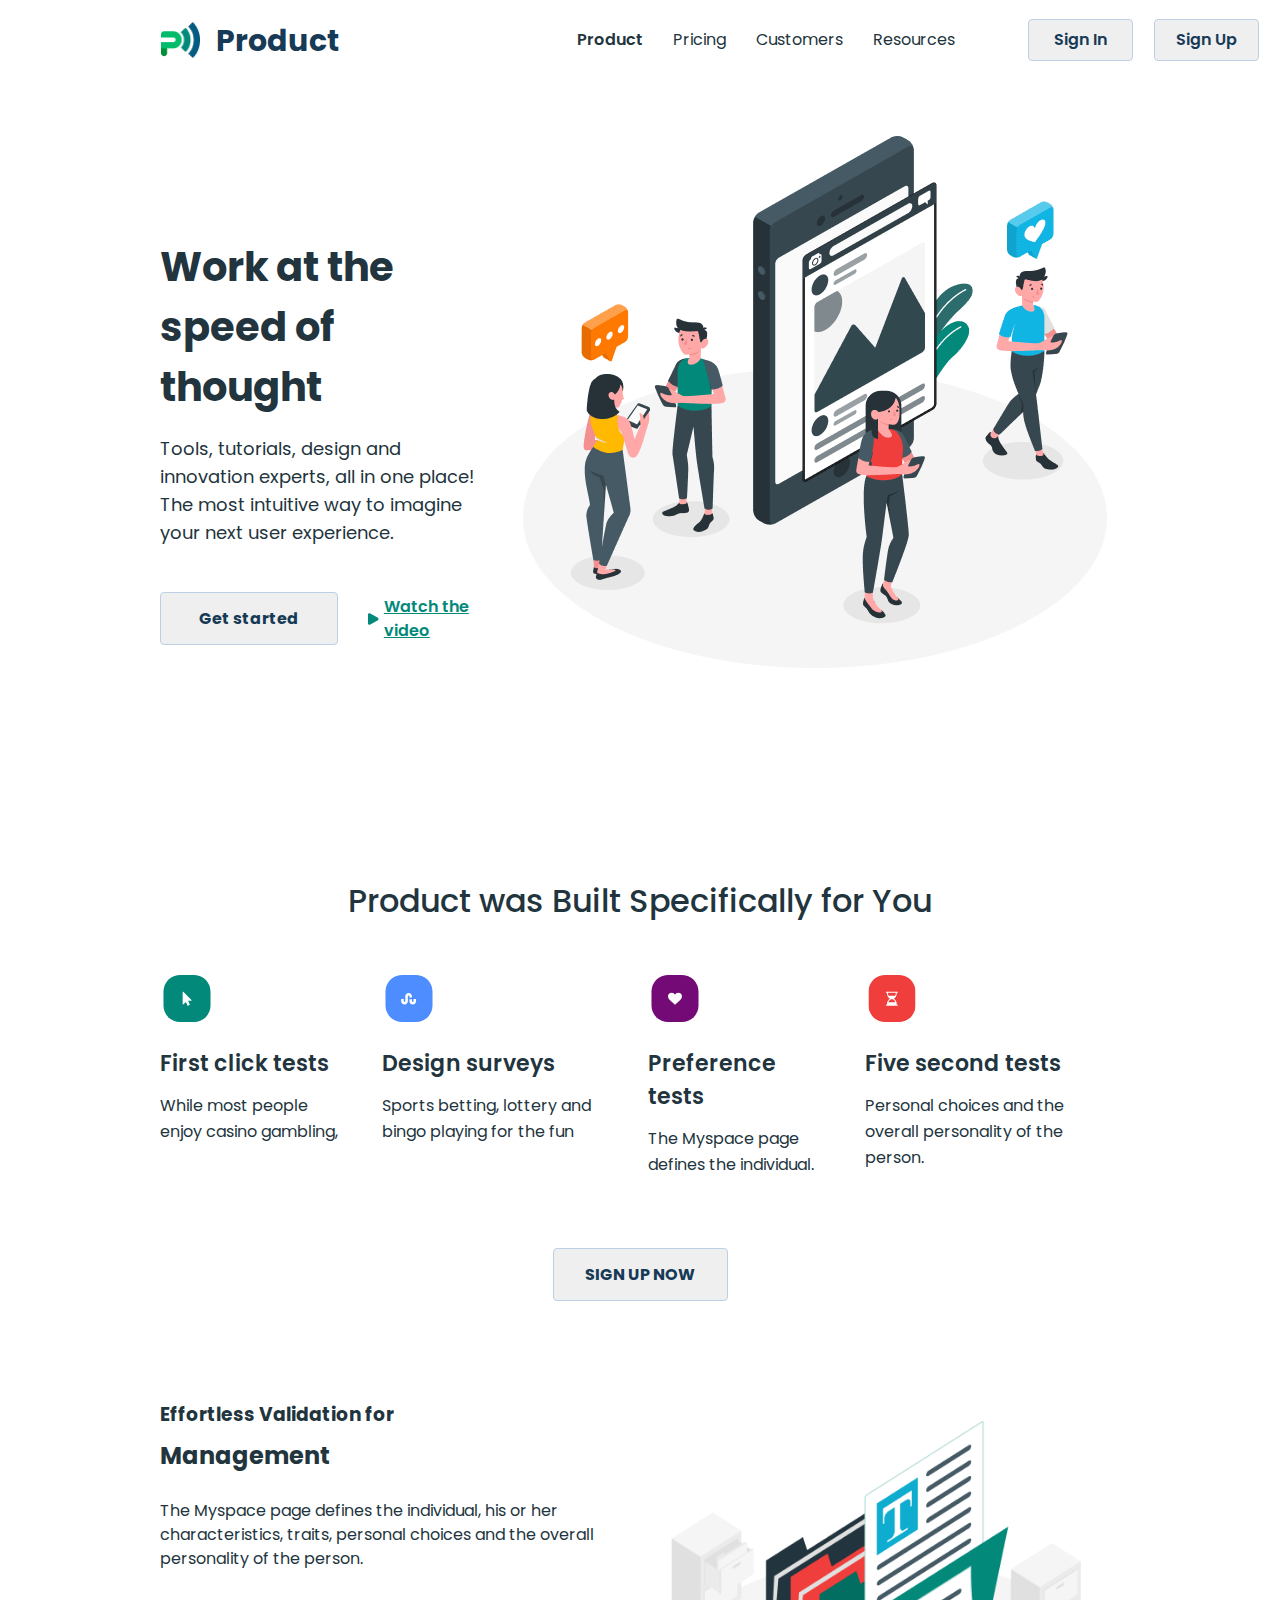
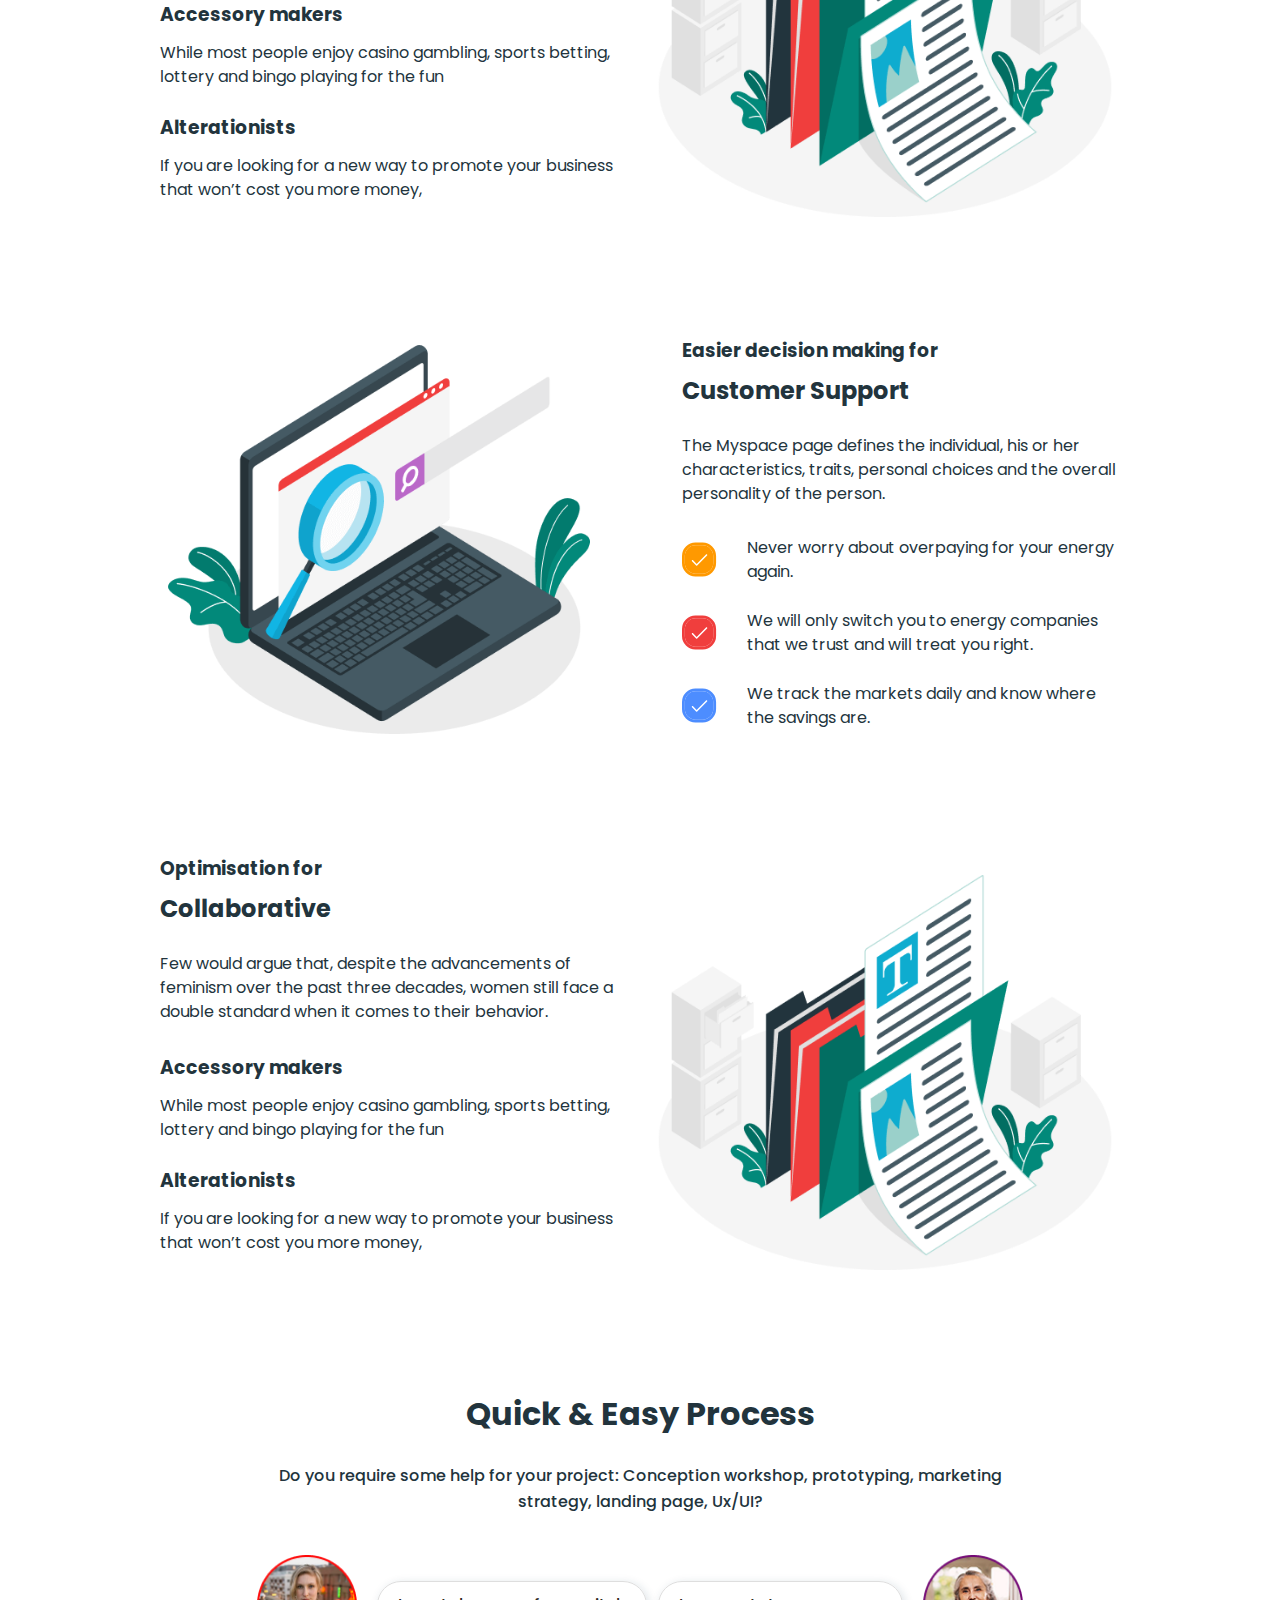
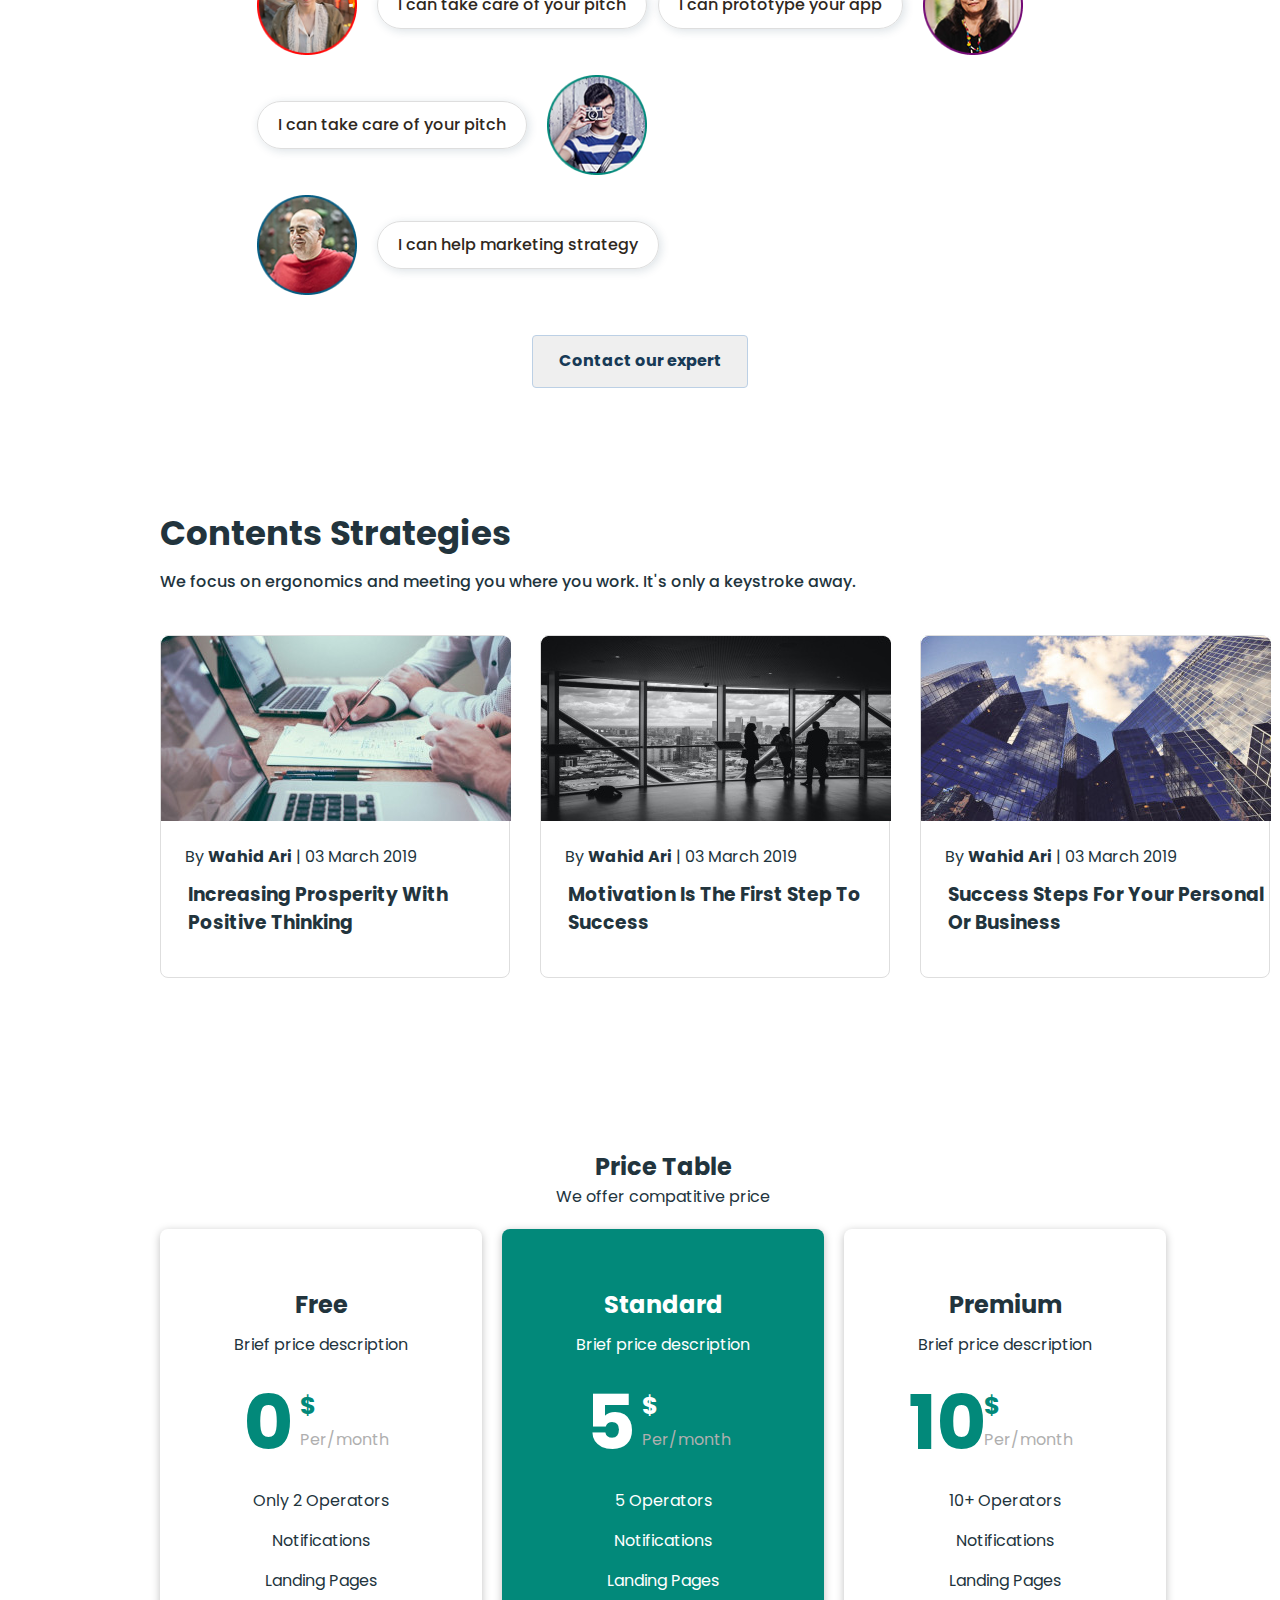
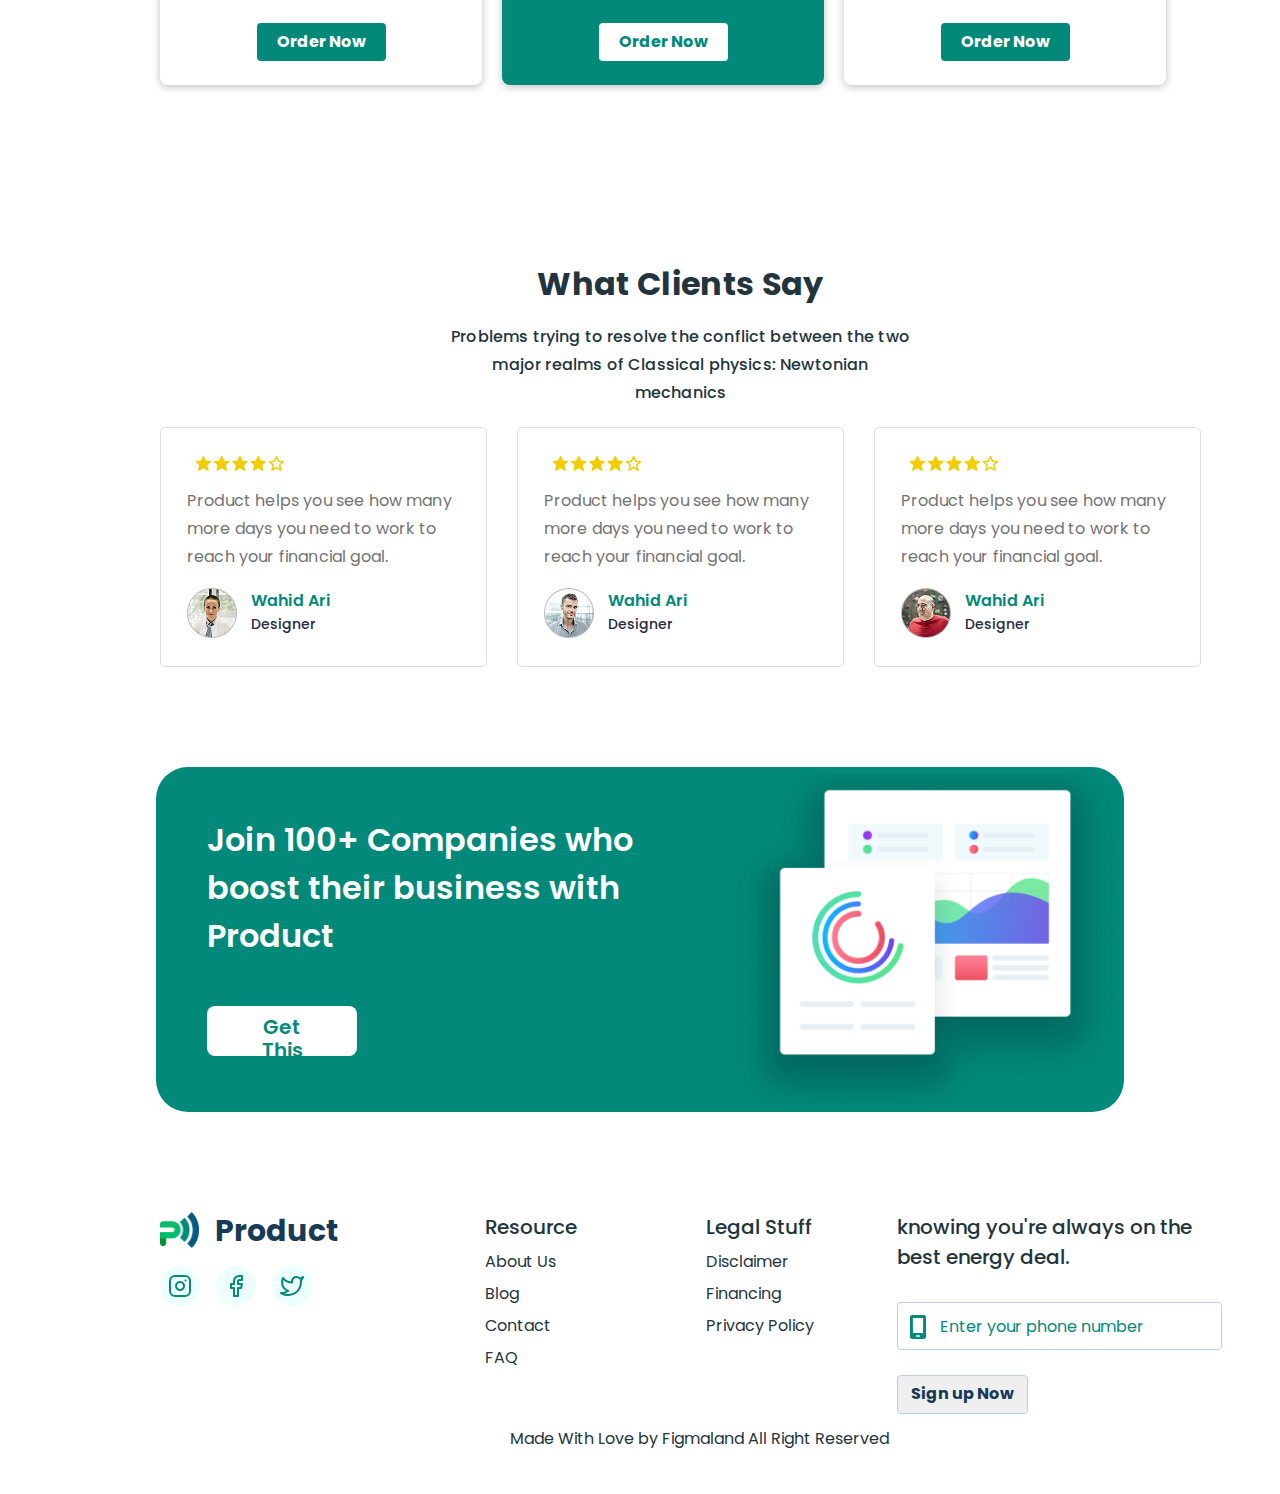
==== commit d373c791: "add javascript to price table" ====
--- a/index.html
+++ b/index.html
@@ -282,7 +282,7 @@
                             </ul>
                             <button type="button">Order Now</button>
                         </li>
-                        <li class="price-table-item">
+                        <li class="price-table-item active">
                             <h3>Standard</h3>
                             <p>Brief price description</p>
                             <div class="price">
@@ -454,6 +454,8 @@
             </div>
         </div>
     </footer>
+
+    <script src="./js/script.js"></script>
 </body>
 
 </html>--- a/css/styles.css
+++ b/css/styles.css
@@ -236,35 +236,43 @@
     flex-direction: column;
     align-items: center;
     justify-content: center;
-    padding-bottom: 50px;
+    margin: 0 145px 50px 145px;
+}
+
+.product-features-text {
     margin-bottom: 50px;
 }
 
-.product-features-block h3 {
+.product-features-text h2 {
+    font-weight: 500;
+    font-size: 32px;
+    line-height: 1.5;
+    text-align: center;
+}
+
+.features-list {
+    display: flex;
+    justify-content: center;
+    gap: 30px;
+    list-style: none;
+    padding: 0;
+    margin: 0;
+    flex-wrap: nowrap;
+    margin-bottom: 50px;
+}
+
+.features-list h3 {
     font-weight: 600;
     font-size: 22px;
     line-height: 1.5;
-}
-
-.product-features-text {
-    margin-bottom: 50px;
-    font-weight: 500;
-    font-size: 32px;
-    line-height: 1.5;
-    text-align: center;
-}
-
-.features-list {
-    display: flex;
-    justify-content: center;
-    gap: 30px;
-    list-style: none;
-    padding: 0;
-    margin: 0;
-    flex-wrap: nowrap;
-    margin-left: 145px;
-    margin-right: 145px;
-    margin-bottom: 50px;
+    margin-bottom: 13px;
+}
+
+.features-list p {
+    font-weight: 400;
+    font-size: 16px;
+    line-height: 1.63;
+    margin-bottom: 20px;
 }
 
 .features-list li {
@@ -276,18 +284,19 @@
     border-radius: 19px;
     width: 54px;
     height: 54px;
+    margin-bottom: 18px;
 }
 
 .product-features-button button {
     display: block;
     margin: 0 auto;
+    margin-bottom: 50px;
     width: 175px;
     height: 53px;
     border-radius: 4px;
     font-weight: 700;
     font-size: 16px;
-    color: #fff;
-    background-color: #02897a;
+    color: #173a56;
     border: 1px solid #bcd0e5;
     cursor: pointer;
     transition: background-color 250ms cubic-bezier(0.4, 0, 0.2, 1);
@@ -296,6 +305,8 @@
 .product-features-button button:hover,
 .product-features-button button:focus {
     background-color: #026f5c;
+    color: #fff;
+    border: none;
 }
 
 /* Companies Join 100+ Companies who boost their business with Product */
@@ -348,6 +359,7 @@
 .companies-product-block .companies-product-content button:focus {
     background-color: #025a4a;
     color: #fff;
+    border: none;
 }
 
 .companies-product-block .companies-product-image {
@@ -359,9 +371,7 @@
 }
 
 .companies-product-block .companies-product-image img {
-    border-radius: 5px;
     height: 331px;
-    box-shadow: 0 0 32px 0 rgba(0, 0, 0, 0.15);
 }
 
 /* Management section Effortless Validation for */
@@ -568,11 +578,19 @@
 }
 
 .price-table-item:hover,
-.price-table-item:focus {
+.price-table-item:focus,
+.price-table-item.active {
     background: #02897a;
     color: #fff;
 }
 
+.price-table-item.active h3,
+.price-table-item.active p,
+.price-table-item.active .price,
+.price-table-item.active ul,
+.price-table-item.active button,
+.price-table-item.active .dollar-sign,
+.price-table-item.active .amount,
 .price-table-item:hover h3,
 .price-table-item:hover p,
 .price-table-item:hover .price,
@@ -590,6 +608,7 @@
     color: #fff;
 }
 
+.price-table-item.active button,
 .price-table-item:hover button,
 .price-table-item:focus button {
     background-color: #fff;
@@ -806,9 +825,19 @@
     margin: 0 242px 100px 242px;
 }
 
-.quick-easy-process h2,
+.quick-easy-process h2 {
+    font-weight: 700;
+    font-size: 32px;
+    text-align: center;
+    margin-bottom: 25px;
+}
+
 .quick-easy-process p {
-    margin-bottom: 20px; /* Adjust spacing as needed */
+    font-weight: 500;
+    font-size: 16px;
+    line-height: 1.625;
+    text-align: center;
+    margin-bottom: 40px;
 }
 
 .service-list {
@@ -816,64 +845,73 @@
     flex-wrap: wrap;
     justify-content: space-between;
     align-items: center;
-    list-style: none;
-    padding: 0;
-    margin: 20px 0; /* Adjust spacing as needed */
 }
 
 .service-list li {
     display: flex;
     align-items: center;
-    width: 45%; /* Adjust width as needed */
-    margin-bottom: 20px; /* Adjust spacing as needed */
+    margin-bottom: 20px;
+}
+
+.service-list li p {
+    margin: 0 auto;
+    padding: 10px 20px; /* Add padding for better spacing */
+    border: 1px solid #dedede;
+    border-radius: 50px;
+    font-weight: 500;
+    font-size: 16px;
+    text-align: center;
+    color: #2f281e;
+    box-shadow: 2px 2px 10px 0 rgba(23, 58, 86, 0.15); /* Background color for the container */
+    display: flex;
+    align-items: center;
+    justify-content: center;
 }
 
 .service-list li img {
-    width: 100px; /* Adjust image size as needed */
+    width: 100px;
     height: auto;
-    margin-left: 10px; /* Adjust spacing as needed */
-}
-
-.service-list li p {
-    margin: 0;
+}
+
+.service-list li:first-child p,
+.service-list li:last-child p {
+    margin-left: 20px;
+    padding-left: 20px;
+}
+
+.service-list li:nth-child(2) p,
+.service-list li:nth-child(3) p {
+    margin-right: 20px;
+    padding-right: 20px;
 }
 
 .service-list li.reverse {
     flex-direction: row-reverse;
 }
 
-.service-list li.reverse img {
-    margin-right: 0;
-    margin-left: 10px; /* Adjust spacing as needed */
-}
-
 .service-list li.text-left {
     flex-direction: row;
-}
-
-.service-list li.text-left img {
-    margin-left: 0;
-    margin-right: 20px; /* Adjust spacing as needed */
 }
 
 .contact-button {
     display: block;
     width: 216px;
     height: 53px;
-    margin: 20px auto; /* Center the button and adjust spacing as needed */
-    padding: 10px 20px; /* Adjust padding as needed */
-    font-weight: 700;
-    font-size: 16px;
-    color: #fff;
-    background-color: #02897a; /* Adjust background color as needed */
-    border: none;
-    border-radius: 4px; /* Adjust border radius as needed */
-    cursor: pointer;
+    margin: 20px auto;
+    padding: 10px 20px;
+    font-weight: 700;
+    font-size: 16px;
+    border: 1px solid #bcd0e5;
+    border-radius: 4px;
+    text-align: center;
+    color: #173a56;
+    transition: background-color 250ms cubic-bezier(0.4, 0, 0.2, 1);
 }
 
 .contact-button:hover,
 .contact-button:focus {
-    background-color: #026f5c; /* Adjust hover background color as needed */
+    background-color: #026f5c;
+    color: #fff;
 }
 
 /* Footer */
@@ -1007,3 +1045,217 @@
     color: #fff;
     border: none;
 }
+
+/* Styles for pricing page */
+/* Pricing nav */
+
+.pricing-page nav {
+    margin-bottom: 50px;
+}
+
+/* Price Table*/
+
+.pricing-page .price-table-header h1 {
+    font-weight: 600;
+    font-size: 24px;
+    margin-bottom: 32px;
+    text-align: center;
+}
+
+.pricing-page .price-table-section {
+    margin-bottom: 150px;
+}
+
+.pricing-page .price-table-header h2 {
+    font-weight: 700;
+    font-size: 40px;
+    text-align: center;
+    margin-bottom: 16px;
+}
+
+.pricing-page .price-table-header p {
+    font-weight: 500;
+    font-size: 16px;
+    text-align: center;
+    margin-bottom: 49px;
+}
+
+/*  ENTERPRISE PLAN */
+
+.pricing-page .enterprise .container {
+    display: flex;
+    flex-direction: column;
+    justify-content: center;
+    align-items: center;
+    text-align: center;
+    margin-bottom: 294px;
+}
+
+.enterprise-plan h3 {
+    font-weight: 600;
+    font-size: 24px;
+    margin-bottom: 16px;
+}
+
+.enterprise-plan h2 {
+    font-weight: 700;
+    font-size: 34px;
+    margin-bottom: 8px;
+}
+
+.enterprise-plan p {
+    font-weight: 400;
+    font-size: 18px;
+    margin-bottom: 32px;
+}
+
+.enterprise-plan button {
+    border-radius: 8px;
+    width: 224px;
+    height: 44px;
+    font-weight: 600;
+    font-size: 18px;
+    border: 1px solid #bcd0e5;
+    border-radius: 4px;
+    text-align: center;
+    color: #173a56;
+    transition: background-color 250ms cubic-bezier(0.4, 0, 0.2, 1);
+}
+
+.enterprise-plan button:hover,
+.enterprise-plan button:focus {
+    background-color: #02897a;
+    color: #fff;
+    border: none;
+}
+
+/* Product is being used */
+
+.product-alongside-block {
+    display: flex;
+    flex-direction: column;
+    justify-content: center;
+    align-items: center;
+    text-align: center;
+    margin: 0 114px 6px 155px;
+}
+
+.product-alongside-block h2 {
+    font-weight: 700;
+    font-size: 34px;
+    margin-bottom: 56px;
+}
+
+.alongside-content-block {
+    display: flex;
+    align-items: flex-start;
+    width: 100%;
+}
+
+.main-alongside-image {
+    width: 528px;
+    height: auto;
+    margin-right: 60px;
+    margin-top: 24px;
+}
+
+.product-alongside-list {
+    display: flex;
+    flex-direction: column;
+    justify-content: center;
+    width: 100%;
+}
+
+.product-alongside-item {
+    display: flex;
+    flex-direction: column;
+    margin-bottom: 32px;
+}
+
+.product-alongside-block .image-and-title {
+    display: flex;
+    align-items: center;
+    margin-bottom: 16px;
+    font-weight: 600;
+    font-size: 24px;
+}
+
+.product-alongside-block .alongside-image {
+    width: 50px;
+    height: auto;
+    margin-right: 10px;
+}
+
+.product-alongside-block .alongside-text {
+    font-weight: 400;
+    font-size: 16px;
+    line-height: 1.75;
+    margin: 0;
+    text-align: left;
+}
+
+/* Frequently asked question */
+
+.faq-block {
+    display: flex;
+    flex-direction: column;
+    align-items: center;
+    margin: 0 240px 150px 240px;
+}
+
+.faq-header {
+    display: flex;
+    flex-direction: column;
+    align-items: center;
+    text-align: center;
+    margin: 0 180px 50px 180px;
+}
+
+.faq-header h2 {
+    font-weight: 700;
+    font-size: 34px;
+    margin-bottom: 8px;
+}
+
+.faq-header p {
+    font-weight: 400;
+    font-size: 18px;
+    white-space: nowrap;
+}
+
+.faq-content {
+    width: 100%;
+}
+.faq-list {
+    width: 100%;
+}
+
+.faq-list li {
+    margin-bottom: 16px;
+    padding: 22px;
+}
+
+.faq-list h4 {
+    display: flex;
+    align-items: center;
+    cursor: pointer;
+    margin: 0;
+    font-weight: 700;
+    font-size: 18px;
+}
+
+.faq-list p {
+    display: none; /* Initially hide the paragraphs */
+    margin: 14px 0 0 0;
+    font-weight: 400;
+    font-size: 16px;
+}
+
+.faq-list h4 .faq-icon {
+    margin-right: 10px;
+    transition: transform 0.3s ease;
+}
+
+.faq-list h4.active .faq-icon use {
+    href: ./images/icons.svg#minus-circle; /* Change the icon when active */
+}
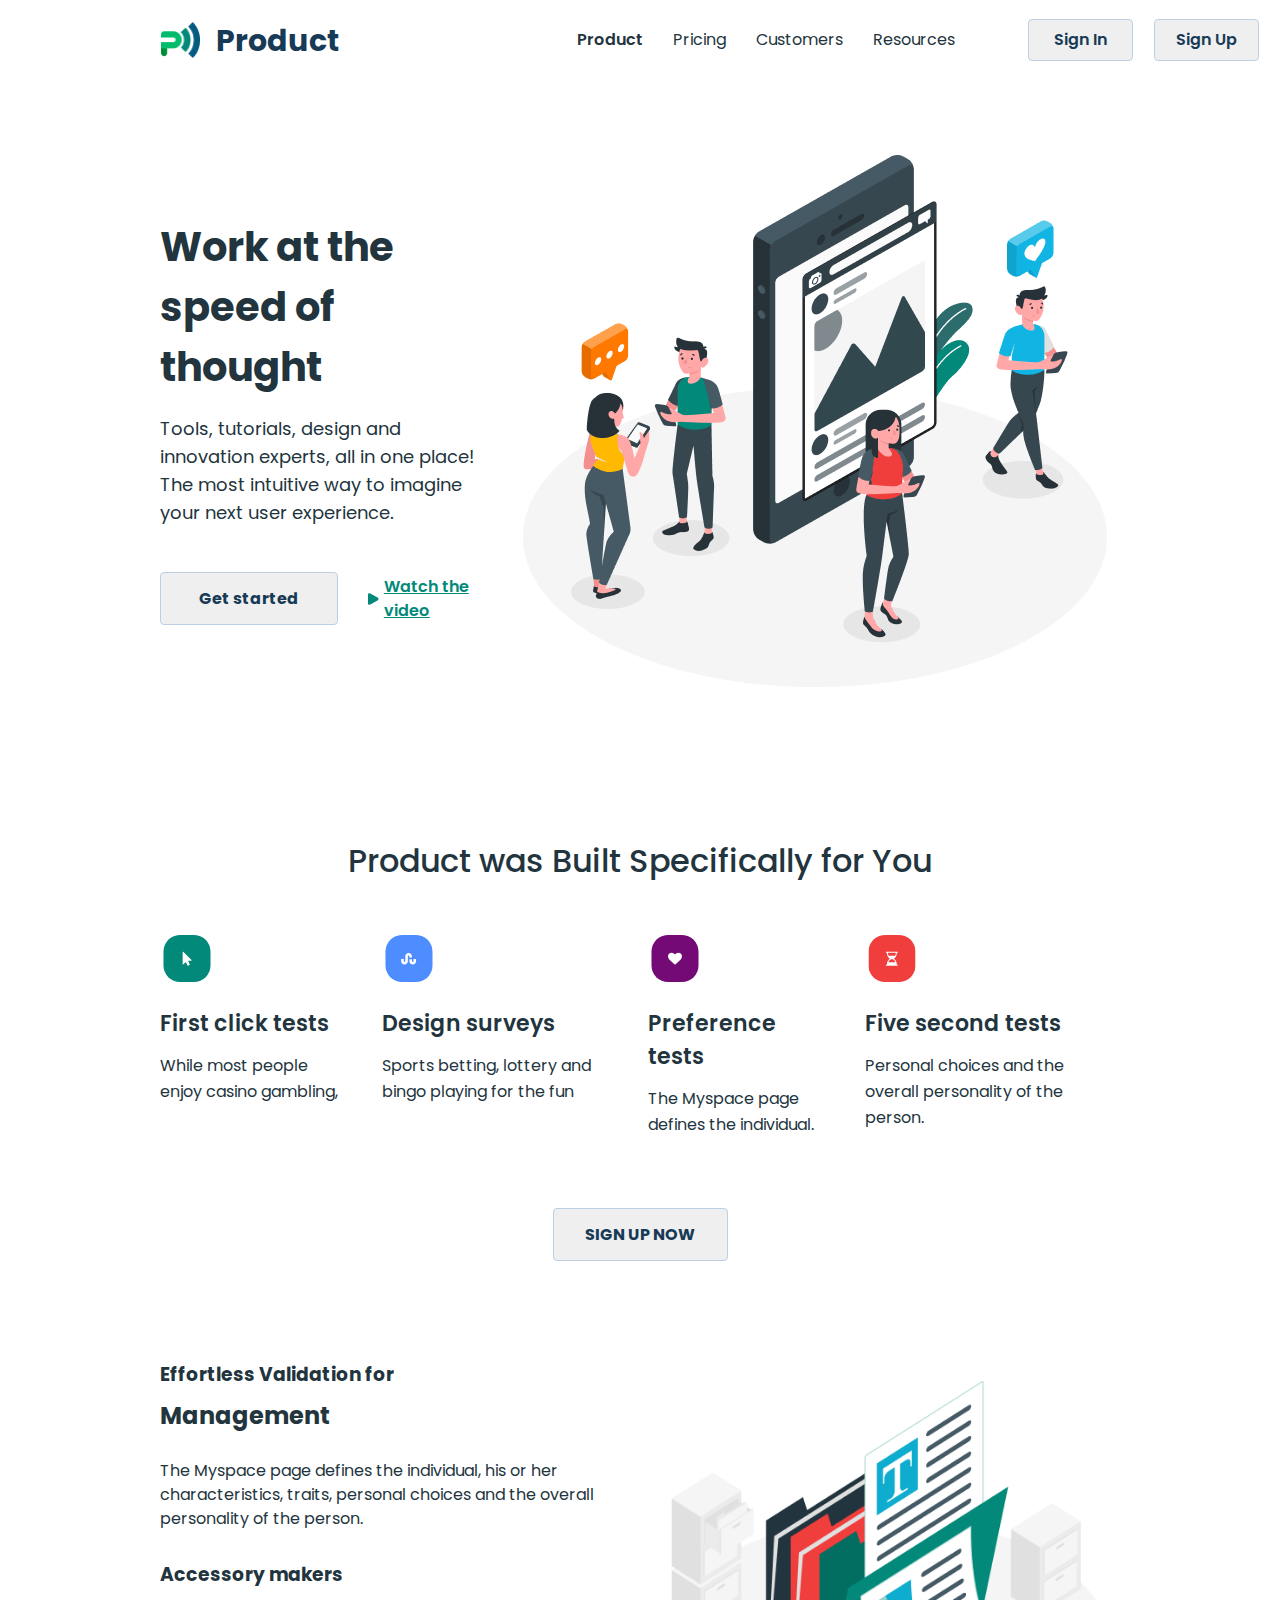
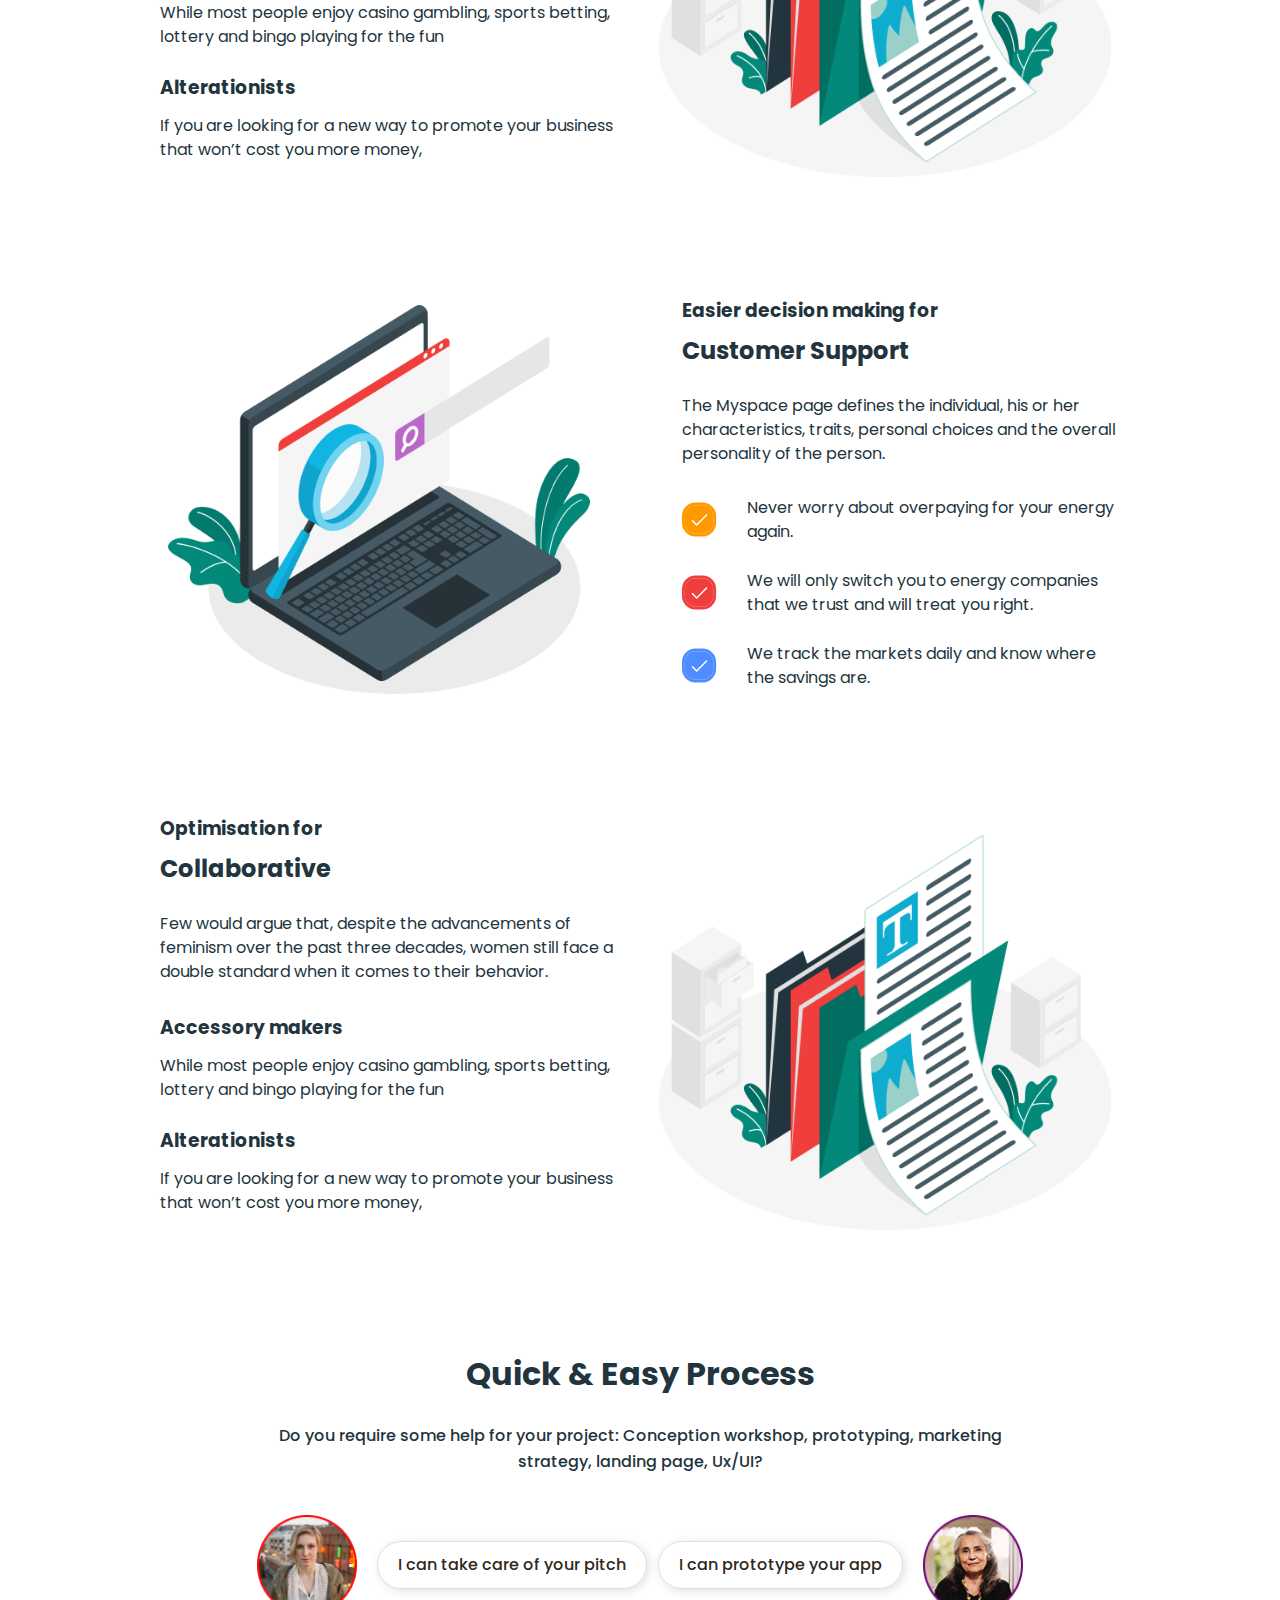
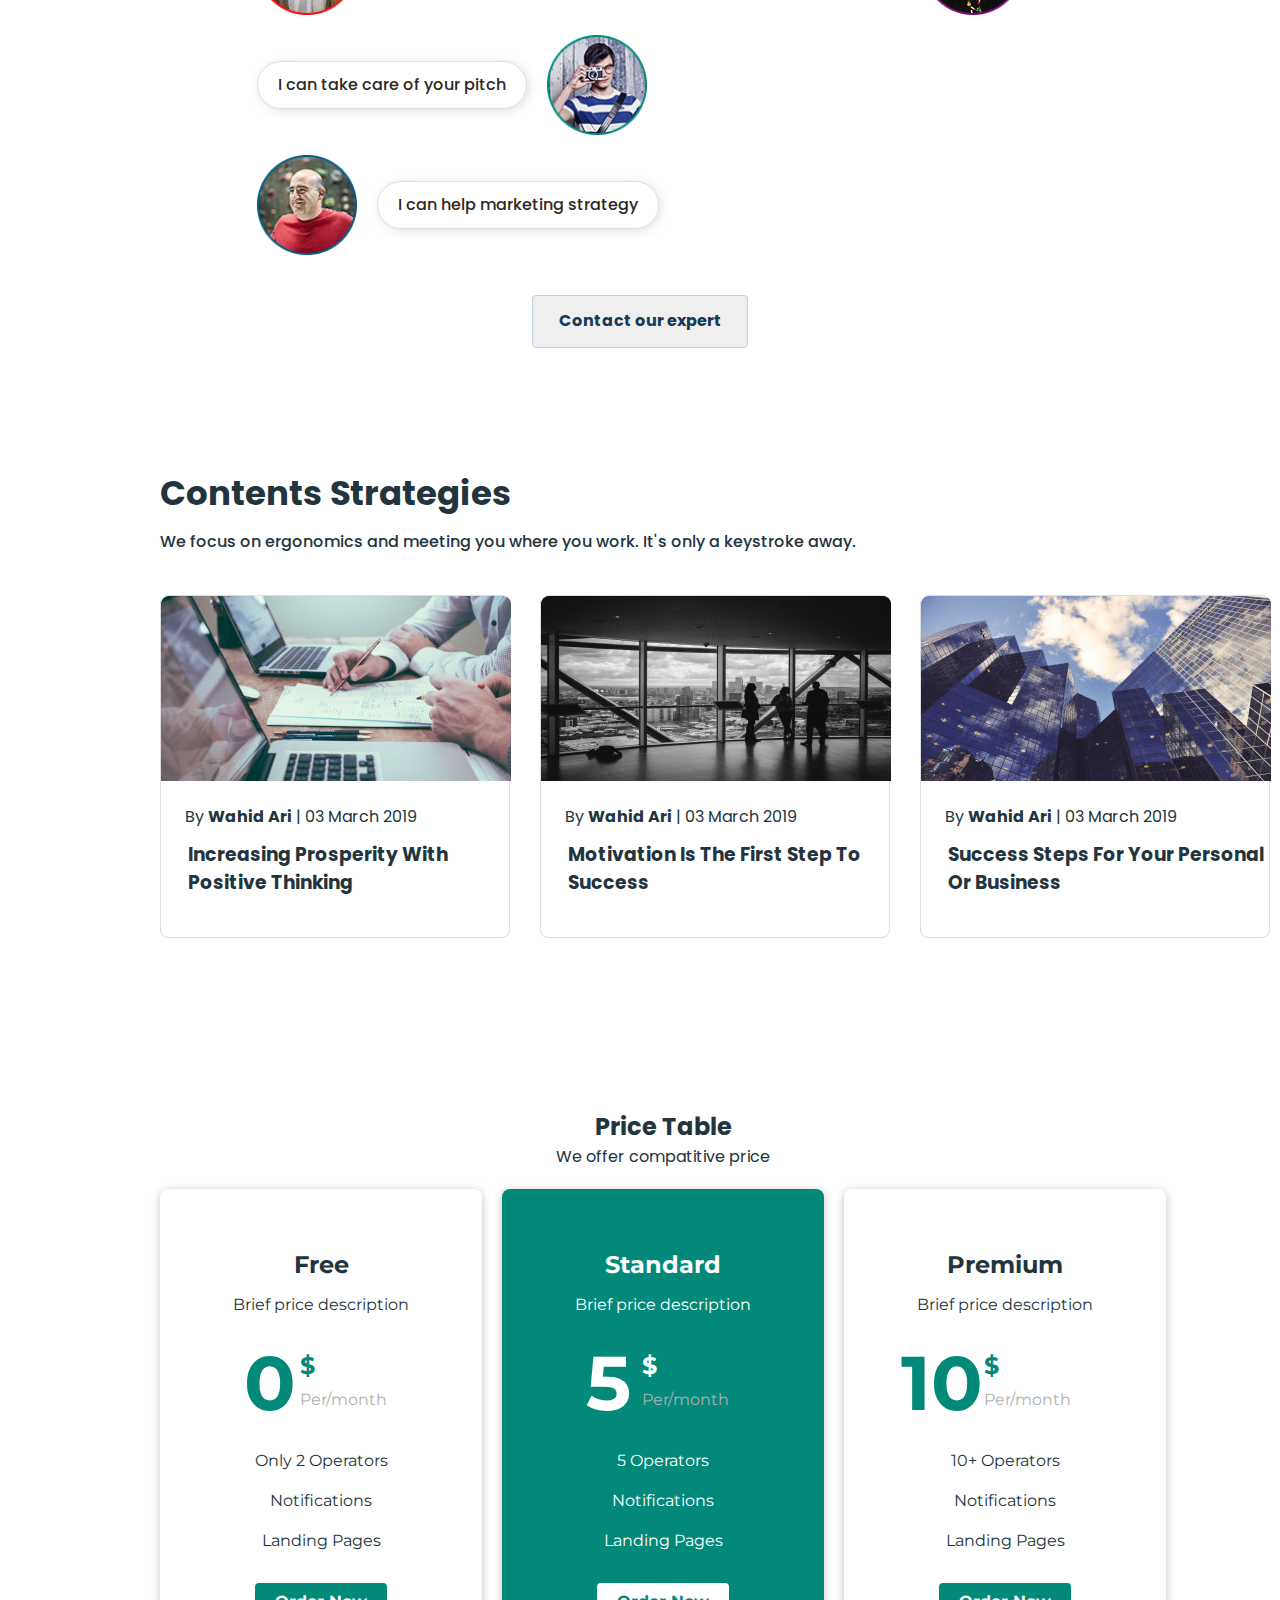
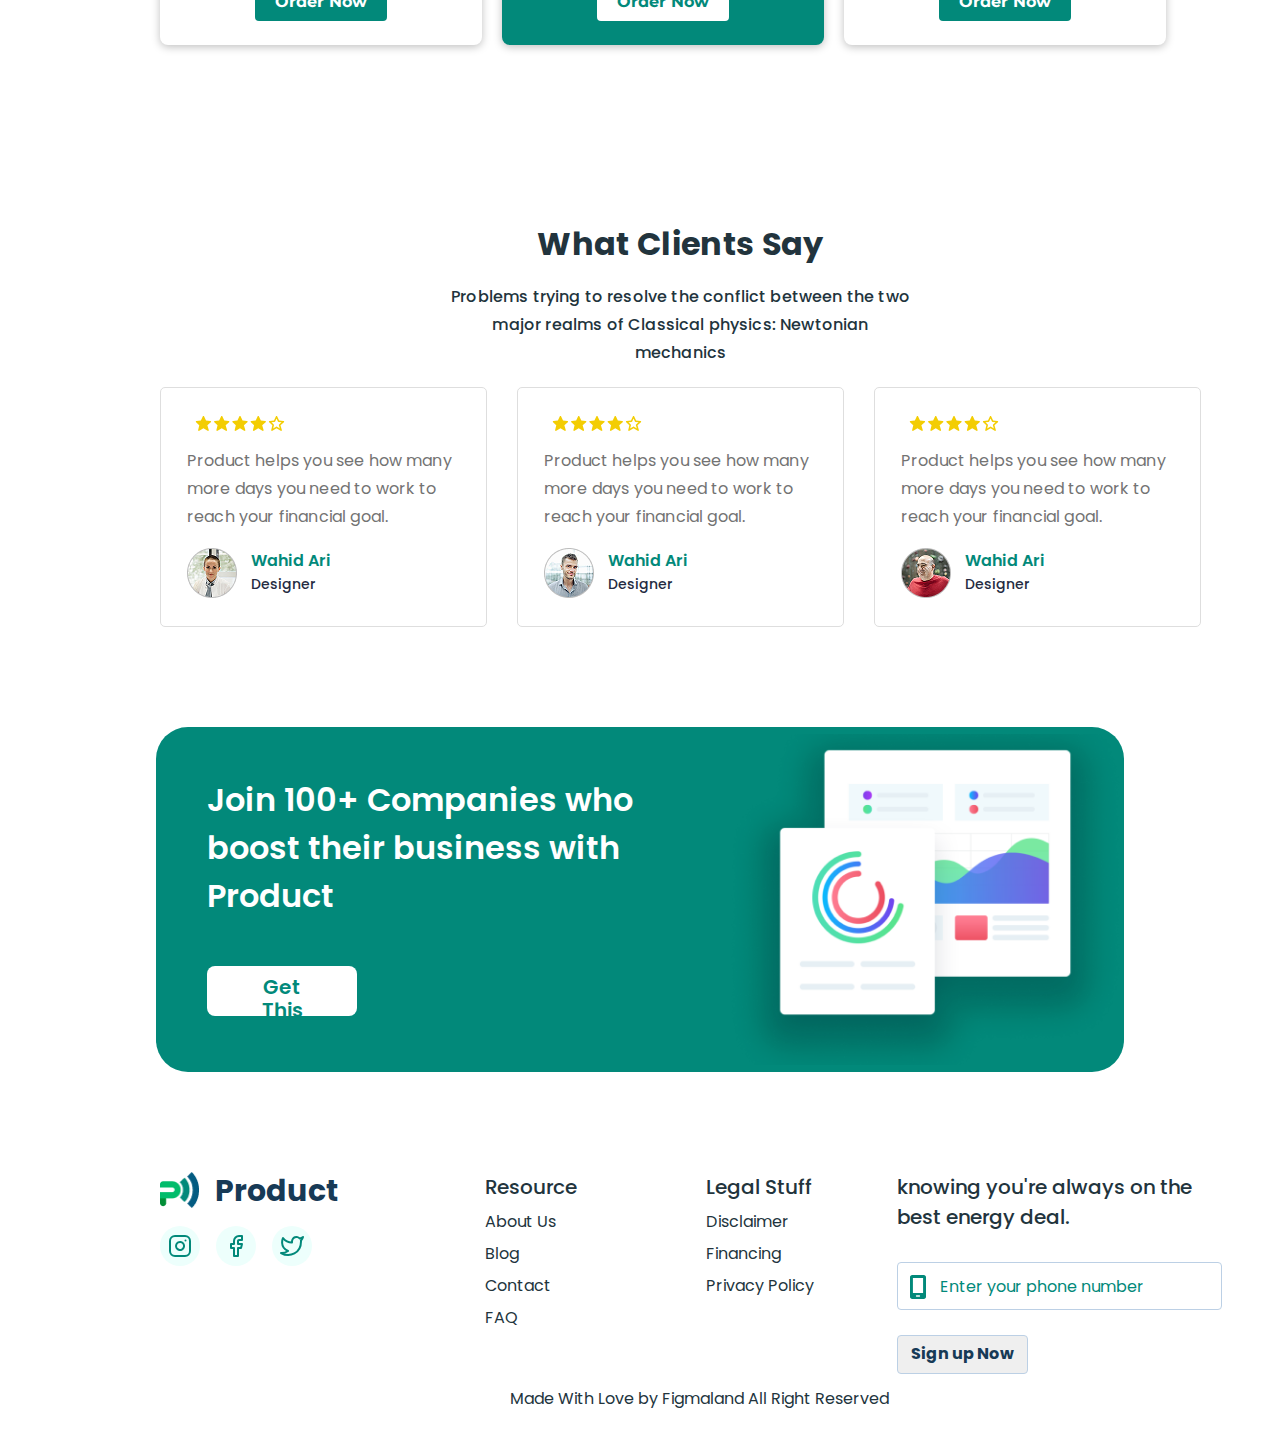
==== commit 863032b3: "add .hero-block" ====
--- a/index.html
+++ b/index.html
@@ -39,24 +39,26 @@
 
         <section class="hero">
             <div class="flex-block container">
-                <div class="hero-text">
-                    <h1>Work at the speed of thought</h1>
-                    <p>Tools, tutorials, design and innovation experts, all in one place! The most intuitive way to
-                        imagine
-                        your
-                        next user experience.
-                    </p>
-                    <ul class="hero-links">
-                        <li><button type="button">Get started</button></li>
-                        <li><a href="#">
-                                <svg class="icon" aria-hidden="true">
-                                    <use href="./images/icons.svg#triangle"></use>
-                                </svg>
-                                Watch the video</a></li>
-                    </ul>
-                </div>
-                <div class="hero-image-container">
-                    <img class="hero-image" src="./images/hero-img.png" alt="Hero image">
+                <div class="hero-block">
+                    <div class="hero-text">
+                        <h1>Work at the speed of thought</h1>
+                        <p>Tools, tutorials, design and innovation experts, all in one place! The most intuitive way to
+                            imagine
+                            your
+                            next user experience.
+                        </p>
+                        <ul class="hero-links">
+                            <li><button type="button">Get started</button></li>
+                            <li><a href="#">
+                                    <svg class="icon" aria-hidden="true">
+                                        <use href="./images/icons.svg#triangle"></use>
+                                    </svg>
+                                    Watch the video</a></li>
+                        </ul>
+                    </div>
+                    <div class="hero-image-container">
+                        <img class="hero-image" src="./images/hero-img.png" alt="Hero image">
+                    </div>
                 </div>
             </div>
         </section>
--- a/css/styles.css
+++ b/css/styles.css
@@ -98,8 +98,8 @@
     padding: 0;
 }
 
-.nav-links li:first-child a {
-    font-weight: 600;
+.nav-links li a {
+    font-weight: 400;
     font-size: 16px;
     line-height: 1.75;
 }
@@ -111,6 +111,12 @@
     padding: 0;
     gap: 30px;
     align-items: center;
+}
+
+.nav-links a.active {
+    font-weight: 600;
+    font-size: 16px;
+    line-height: 1.75;
 }
 
 .header-buttons {
@@ -147,11 +153,10 @@
 
 /* Hero Work at the speed of thought */
 
-.hero {
+.hero-block {
     display: flex;
     align-items: center;
     justify-content: space-between;
-    padding: 20px 0;
     margin: 25px 145px 100px 145px;
 }
 
@@ -164,7 +169,7 @@
 
 .hero-image {
     width: 610px;
-    height: 555px;
+    height: auto;
 }
 
 .hero-links {
@@ -543,6 +548,7 @@
 }
 
 .price-table-list {
+    font-family: var(--third-family);
     display: flex;
     justify-content: space-between;
     align-items: flex-start;
@@ -646,7 +652,7 @@
 }
 
 .price-table-list li:last-child .amount {
-    left: calc(84px - 20px);
+    left: calc(84px - 27px);
 }
 
 .price-table-item .amount {
@@ -1110,6 +1116,7 @@
 }
 
 .enterprise-plan button {
+    font-family: var(--third-family);
     border-radius: 8px;
     width: 224px;
     height: 44px;
@@ -1256,6 +1263,534 @@
     transition: transform 0.3s ease;
 }
 
-.faq-list h4.active .faq-icon use {
-    href: ./images/icons.svg#minus-circle; /* Change the icon when active */
-}
+/* Customer Support */
+
+/* Our clients block*/
+
+.our-clients-content {
+    text-align: center;
+    width: 100%;
+    margin: 100px 275px 117px 275px;
+}
+
+.our-clients-content h1 {
+    font-weight: 700;
+    font-size: 40px;
+    margin-bottom: 50px;
+}
+
+.our-clients-list {
+    display: flex;
+    justify-content: center;
+    gap: 64px;
+}
+
+/* Choose product block */
+
+.choose-product-content {
+    text-align: center;
+    margin: 0 145px 101px 145px;
+    width: 100%;
+}
+
+.choose-product-content h2 {
+    font-weight: 700;
+    font-size: 34px;
+    text-align: center;
+    margin-bottom: 50px;
+}
+
+.choose-product-list {
+    display: flex;
+    justify-content: center;
+    gap: 30px;
+    list-style: none;
+    margin-bottom: 68px;
+}
+
+.choose-product-item {
+    display: flex;
+    flex-direction: column;
+    align-items: center;
+    text-align: center;
+    border: 1px solid #dedede;
+    border-radius: 10px;
+    width: 350px;
+    height: 305px;
+}
+
+.choose-product-item img {
+    margin-bottom: 32px;
+    margin-top: 32px;
+}
+
+.choose-product-item h3 {
+    font-weight: 700;
+    font-size: 24px;
+    line-height: 1.38;
+    letter-spacing: 0em;
+    text-align: center;
+    margin-bottom: 16px;
+    white-space: nowrap;
+}
+
+.choose-product-item p {
+    font-weight: 400;
+    font-size: 16px;
+    line-height: 1.69;
+    letter-spacing: 0.01em;
+    text-align: center;
+    margin-bottom: 100px;
+    margin-left: 38px;
+    margin-right: 37px;
+}
+
+/* How Product Work? */
+
+.how-product-work-content {
+    display: flex;
+    flex-direction: column;
+    align-items: center;
+    width: 100%;
+    margin: 0 187px 115px 187px;
+}
+
+.how-product-work-title {
+    text-align: center;
+    font-weight: 700;
+    font-size: 34px;
+    margin-bottom: 73px;
+}
+
+.how-product-work-list {
+    max-width: 100%;
+}
+
+.how-product-work-item {
+    display: flex;
+    align-items: center;
+    max-width: 100%;
+}
+
+.how-product-work-item h4 {
+    font-weight: 500;
+    font-size: 20px;
+    margin-bottom: 16px;
+}
+
+.how-product-work-item h3 {
+    font-weight: 600;
+    font-size: 24px;
+    margin-bottom: 16px;
+}
+
+.how-product-work-item p {
+    font-weight: 400;
+    font-size: 16px;
+    line-height: 1.75;
+}
+
+.how-product-work-item:nth-child(1),
+.how-product-work-item:nth-child(2) {
+    margin-bottom: 100px;
+}
+
+.how-product-work-item:nth-child(3) {
+    margin-bottom: 77px;
+}
+
+.how-product-work-item:nth-child(odd) {
+    flex-direction: row;
+}
+
+.how-product-work-item:nth-child(even) {
+    flex-direction: row-reverse;
+}
+
+.how-product-work-image {
+    width: 500px;
+    height: auto;
+    margin-right: 89px;
+}
+
+.how-product-work-item:nth-child(even) .how-product-work-image {
+    margin-right: 0;
+    margin-left: 20px;
+}
+
+.how-product-work-text {
+    flex: 1;
+}
+
+.how-product-work-content button {
+    font-family: var(--third-family);
+    display: block;
+    width: 216px;
+    height: 53px;
+    margin: 20px auto;
+    padding: 10px 20px;
+    font-weight: 700;
+    font-size: 16px;
+    border: 1px solid #bcd0e5;
+    border-radius: 4px;
+    text-align: center;
+    color: #173a56;
+    transition: background-color 250ms cubic-bezier(0.4, 0, 0.2, 1);
+}
+
+.how-product-work-content button:hover,
+.how-product-work-content button:focus {
+    background-color: #026f5c;
+    color: #fff;
+}
+
+/* Join thousand of other who have */
+
+.received-offers-content {
+    display: flex;
+    flex-direction: column;
+    align-items: center;
+    width: 100%;
+    margin: 0 145px 150px 145px;
+}
+
+.received-offers-content h2 {
+    font-weight: 700;
+    font-size: 32px;
+    text-align: center;
+    margin-bottom: 137px;
+}
+
+.received-offers-list {
+    display: flex;
+    justify-content: center;
+    gap: 50%;
+}
+
+.received-offers-list img {
+    width: 61px;
+    height: auto;
+    margin-bottom: 72px;
+}
+
+.received-offers-item {
+    display: flex;
+    flex-direction: column;
+    align-items: center;
+    text-align: center;
+}
+
+.received-offers-item h3 {
+    font-weight: 500;
+    font-size: 24px;
+    line-height: 1.167;
+    margin-bottom: 16px;
+}
+
+.received-offers-item a {
+    font-weight: 500;
+    font-size: 16px;
+    line-height: 1.75;
+    white-space: nowrap;
+    overflow: hidden;
+    text-overflow: ellipsis;
+}
+
+.received-offers-list-item {
+    font-weight: 400;
+    font-size: 18px;
+    line-height: 1.78;
+    margin-bottom: 12px;
+    white-space: nowrap;
+    overflow: hidden;
+    text-overflow: ellipsis;
+}
+
+/* Resources Page */
+
+.hero-resources-block {
+    display: flex;
+    flex-direction: row;
+    align-items: center;
+    margin: 76px 133px 67px 145px;
+}
+
+.hero-resources-block .highlight {
+    font-weight: 500;
+    color: #02897a;
+}
+
+.hero-resources-text {
+    width: 610px;
+}
+
+.hero-resources-image-container img {
+    width: 541px;
+    height: auto;
+}
+
+.hero-resources h1 {
+    font-weight: 600;
+    font-size: 40px;
+    line-height: 1.49;
+    letter-spacing: -0.03em;
+    margin-bottom: 24px;
+}
+
+.hero-resources p {
+    font-weight: 400;
+    font-size: 20px;
+    line-height: 1.6;
+    letter-spacing: -0.03em;
+    margin-bottom: 24px;
+}
+
+.hero-resources-list li {
+    display: flex;
+    justify-content: center;
+    align-items: center;
+    text-align: center;
+}
+
+.hero-resources-list li:first-child {
+    width: 469px;
+    border: 1px solid #eaeaea;
+    border-radius: 100px;
+    margin-bottom: 24px;
+}
+
+.hero-resources-list li:nth-child(2) {
+    justify-content: flex-start;
+    text-align: left;
+}
+
+.hero-resources-list li:nth-child(2) img {
+    margin-right: 9px;
+    width: 125px;
+    height: auto;
+}
+
+.hero-resources-list li:nth-child(2) a {
+    font-weight: 400;
+    font-size: 14px;
+}
+
+.hero-resources-list button {
+    border-radius: 100px;
+    margin-right: 8px;
+    width: 160px;
+    height: 50px;
+    font-weight: 600;
+    font-size: 16px;
+    border: 1px solid #bcd0e5;
+    text-align: center;
+    color: #173a56;
+    transition: background-color 250ms cubic-bezier(0.4, 0, 0.2, 1);
+}
+
+.hero-resources-list button:hover,
+.hero-resources-list button:focus {
+    background-color: #02897a;
+    color: #fff;
+    border: none;
+}
+
+.hero-resources-list input[type="email"] {
+    font-weight: 400;
+    font-size: 16px;
+    line-height: 1;
+    letter-spacing: -0.03em;
+    border: none;
+    margin-left: 27px;
+    padding: 0;
+    width: 100%;
+}
+
+/* Latest Stories */
+
+.latest-stories-block {
+    display: flex;
+    flex-direction: column;
+    align-items: center;
+    text-align: center;
+    justify-content: center;
+    margin: 0 145px 150px 145px;
+}
+
+.latest-stories-block h2 {
+    font-weight: 700;
+    font-size: 34px;
+    margin-bottom: 8px;
+}
+
+.latest-stories-block p {
+    font-weight: 500;
+    font-size: 16px;
+    line-height: 1.625;
+    margin-bottom: 32px;
+}
+
+.latest-stories-list {
+    display: flex;
+    flex-wrap: wrap;
+    justify-content: center;
+    align-items: center;
+}
+
+.latest-stories-list li {
+    width: 348px;
+    margin-right: 16px;
+    box-sizing: border-box;
+    text-align: left;
+}
+
+.latest-stories-list li:nth-child(3n) {
+    margin-right: 0;
+}
+
+.latest-stories-list img {
+    margin-bottom: 22px;
+}
+
+.latest-stories-list p {
+    font-weight: 400;
+    font-size: 16px;
+    line-height: 1.75;
+    margin-bottom: 12px;
+    margin-left: 24px;
+}
+
+.latest-stories-list h3 {
+    font-weight: 700;
+    font-size: 24px;
+    line-height: 1.57;
+    margin-bottom: 72px;
+    margin-left: 24px;
+}
+
+.latest-stories-block a {
+    font-weight: 500;
+    font-size: 18px;
+    line-height: 1.44;
+    display: inline-flex;
+    align-items: center;
+}
+
+.latest-stories-block a img {
+    margin-left: 8px;
+}
+
+/* Contact Us */
+
+.contact-us-block {
+    display: flex;
+    flex-direction: column;
+    align-items: center;
+    text-align: center;
+    margin: 0 265px 100px 265px;
+}
+
+.contact-us-block h2 {
+    font-weight: 700;
+    font-size: 34px;
+    line-height: 1.68;
+    letter-spacing: 0.01em;
+    margin-bottom: 17px;
+}
+
+.contact-us-block p {
+    font-weight: 500;
+    font-size: 18px;
+    line-height: 1.56;
+    letter-spacing: 0.01em;
+    margin-bottom: 65px;
+}
+
+.contact-us-block img {
+    width: 871px;
+    height: auto;
+    margin-bottom: 60px;
+}
+
+.contact-us-block h3 {
+    font-weight: 700;
+    font-size: 24px;
+    line-height: 1.375;
+    letter-spacing: 0em;
+    margin-bottom: 16px;
+}
+
+.contact-us-block .footer-social-list {
+    margin-top: 0;
+    margin-bottom: 56px;
+}
+
+.contact-us-block .contact-form {
+    display: flex;
+    flex-direction: column;
+    align-items: left;
+    gap: 45px;
+    border: 1px solid #ddd;
+    border-radius: 20px;
+    padding: 52px 50px;
+    width: 868px;
+    height: 670px;
+}
+
+.contact-form form {
+    display: flex;
+    flex-direction: column;
+    width: 100%;
+}
+
+.contact-us-block .contact-form input {
+    font-family: var(--font4);
+    border: 1px solid #e8e8e8;
+    border-radius: 39px;
+    padding: 19px 20px;
+    margin-bottom: 45px;
+    width: 768px;
+    height: 54px;
+    background: #f5f5f5;
+    font-weight: 400;
+    font-size: 15px;
+    line-height: 1.06667;
+    letter-spacing: 0.01em;
+}
+
+.contact-us-block .contact-form textarea {
+    font-family: var(--font4);
+    border: 1px solid #e8e8e8;
+    padding: 23px 20px;
+    width: 728px;
+    height: 147px;
+    margin-bottom: 45px;
+    background: #f5f5f5;
+    font-weight: 400;
+    font-size: 15px;
+    line-height: 1.1;
+    letter-spacing: 0.01em;
+    resize: none;
+}
+
+.contact-us-block .contact-form button {
+    font-family: var(--font4);
+    align-self: flex-start;
+    border-radius: 35px;
+    padding: 18px 38px;
+    width: 145px;
+    height: 52px;
+    font-weight: 700;
+    font-size: 16px;
+    border: 1px solid #bcd0e5;
+    text-align: center;
+    color: #173a56;
+    margin-top: 25px;
+    transition: background-color 250ms cubic-bezier(0.4, 0, 0.2, 1);
+}
+
+.contact-us-block .contact-form button:hover {
+    background-color: #02897a;
+    color: #fff;
+    border: none;
+}
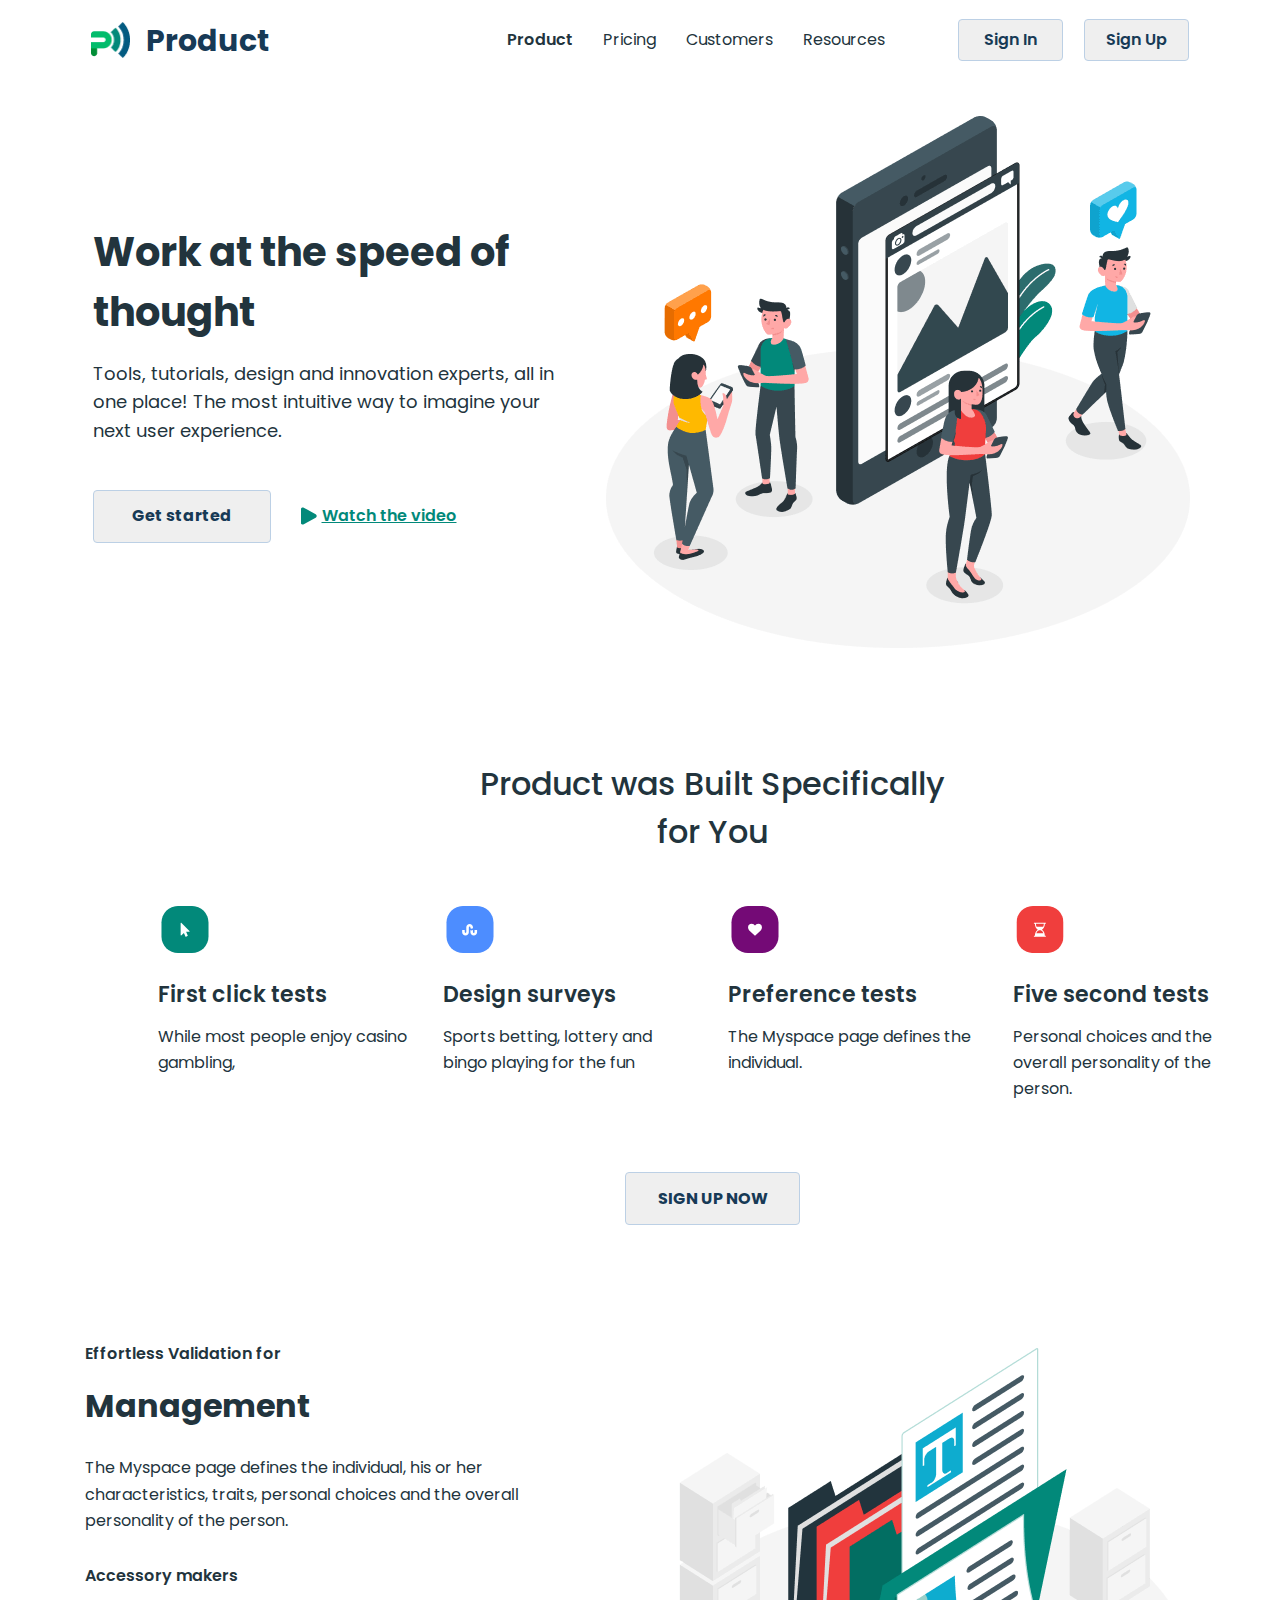
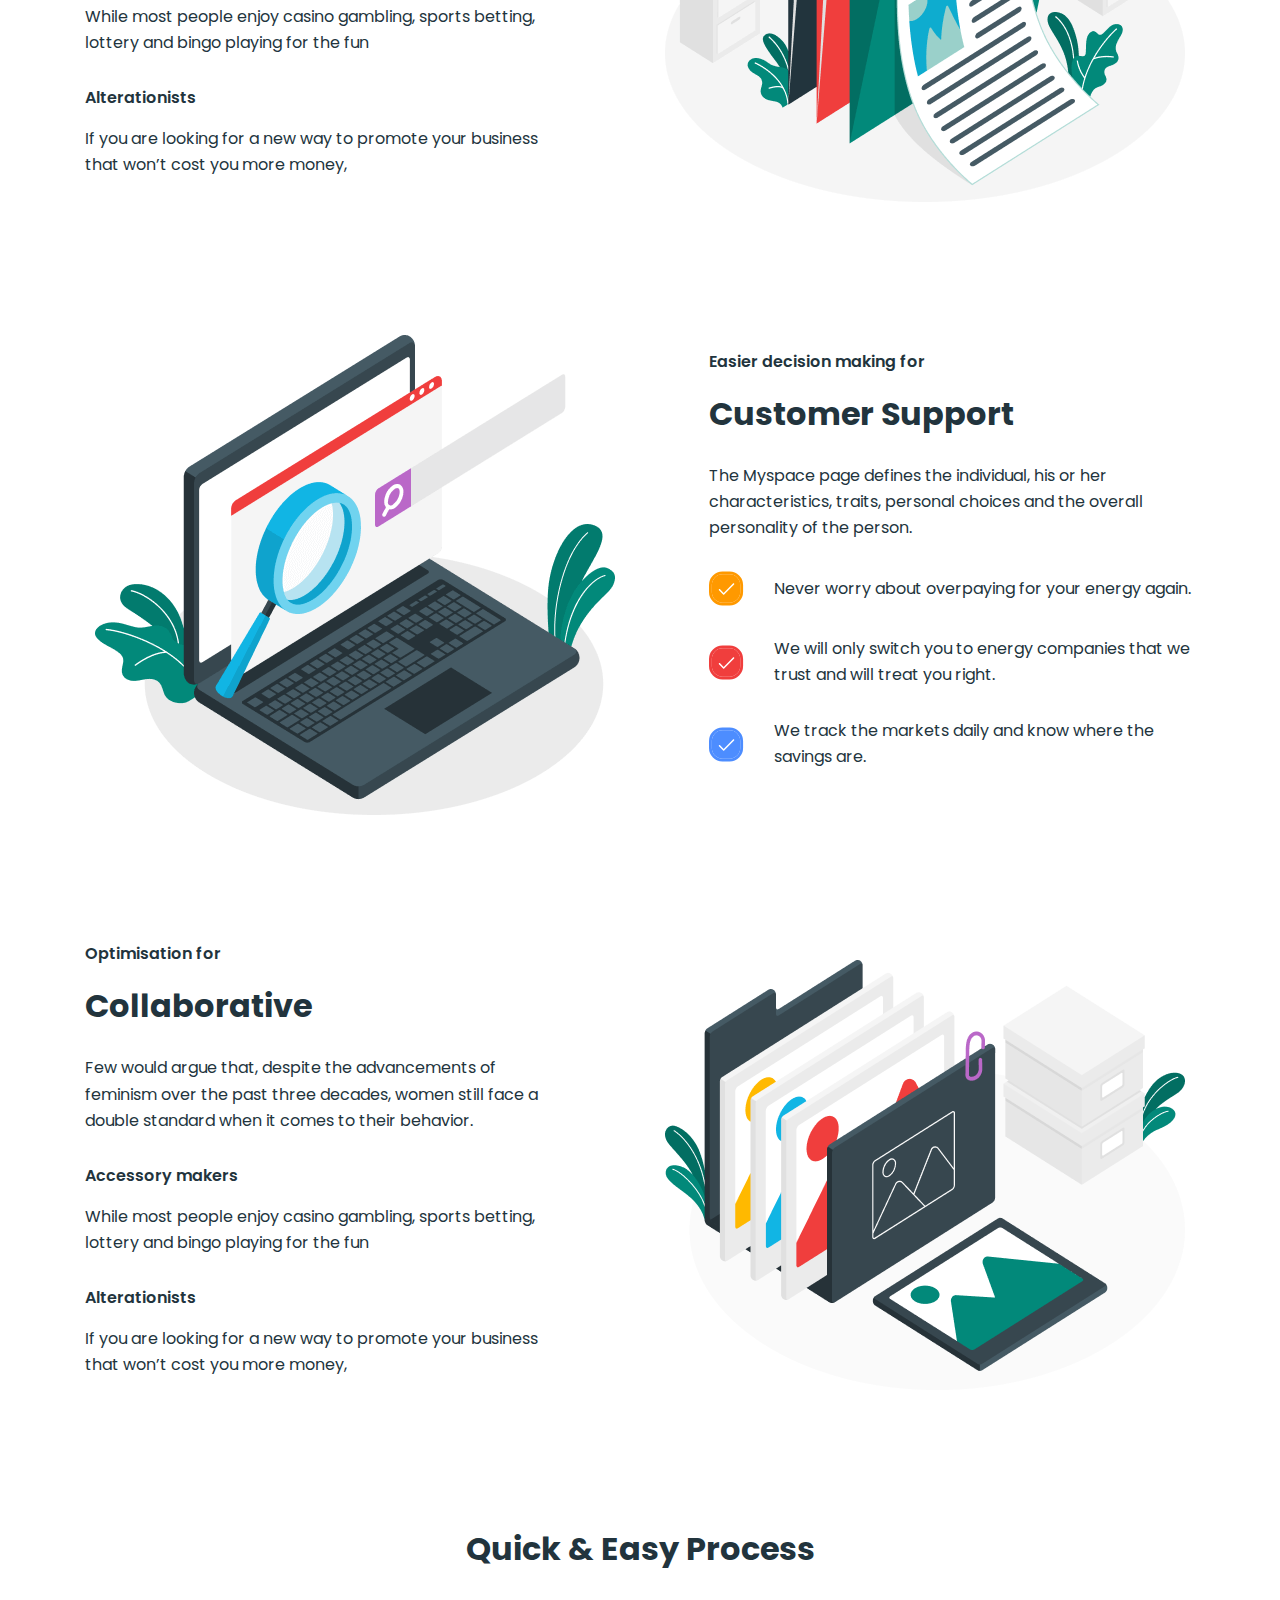
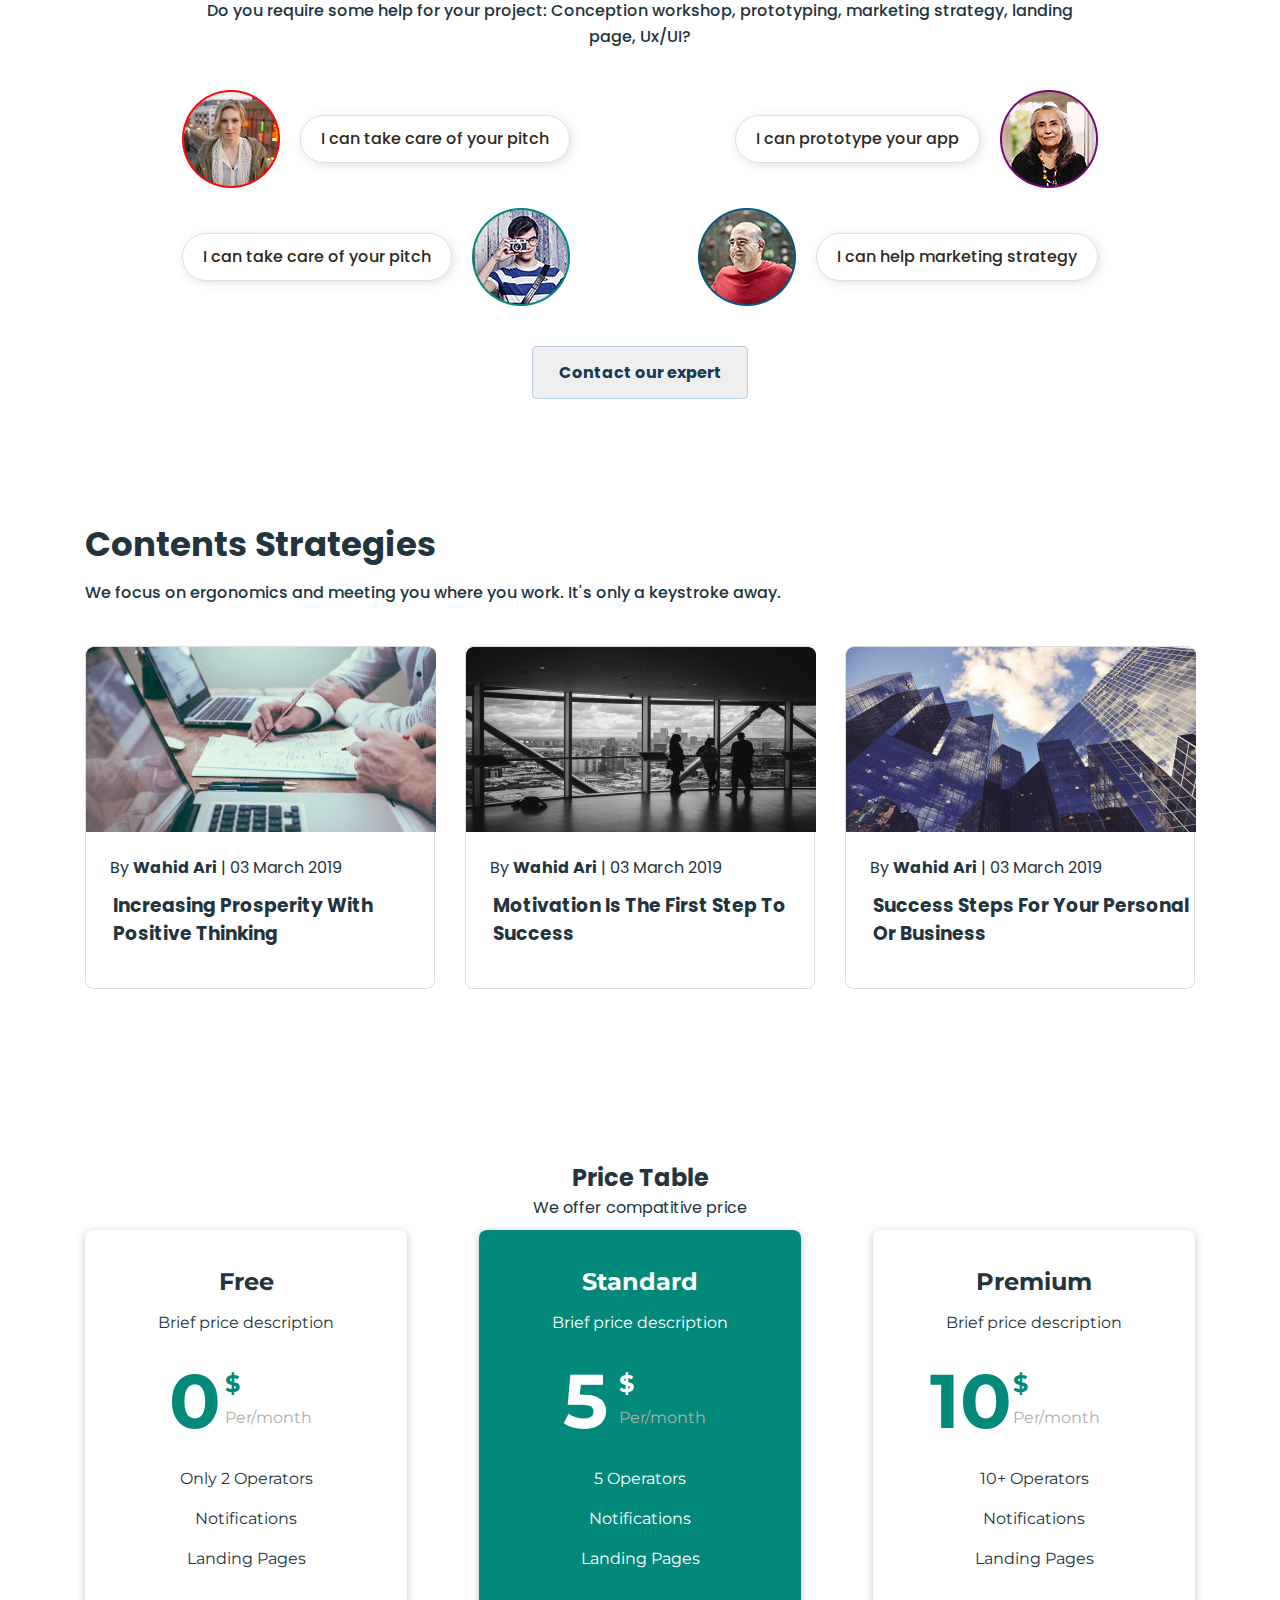
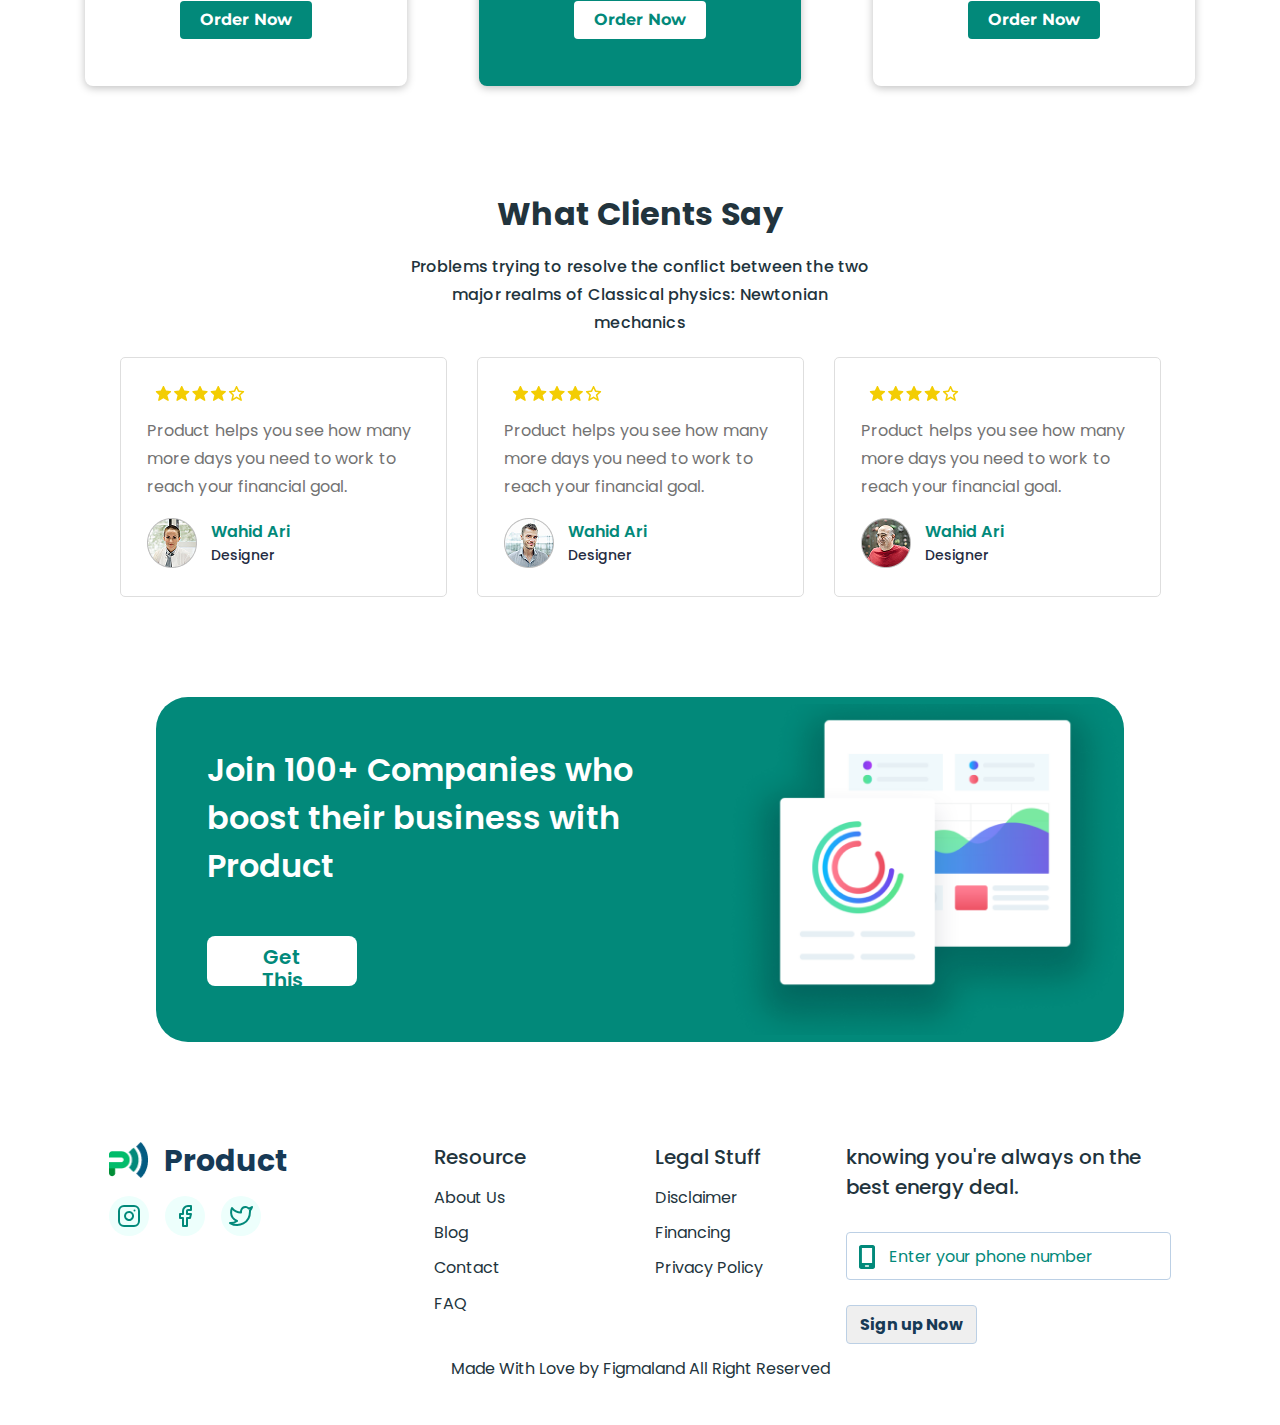
==== commit 933024b6: "done this container width: 1140px;" ====
--- a/index.html
+++ b/index.html
@@ -19,19 +19,21 @@
 
     <header>
         <div class="flex-block container">
-            <nav>
-                <a class="logo" href="./index.html"><img src="./images/logo.png" alt="logo" />Product</a>
-                <ul class="nav-links">
-                    <li><a href="./index.html">Product</a></li>
-                    <li><a href="./prising.html">Pricing</a></li>
-                    <li><a href="./customer.html">Customers</a></li>
-                    <li><a href="./resources.html">Resources</a></li>
+            <div class="header-block">
+                <nav>
+                    <a class="logo" href="./index.html"><img src="./images/logo.png" alt="logo" />Product</a>
+                    <ul class="nav-links">
+                        <li><a href="./index.html">Product</a></li>
+                        <li><a href="./prising.html">Pricing</a></li>
+                        <li><a href="./customer.html">Customers</a></li>
+                        <li><a href="./resources.html">Resources</a></li>
+                    </ul>
+                </nav>
+                <ul class="header-buttons">
+                    <li><button type="button">Sign In</button></li>
+                    <li><button type="button">Sign Up</button></li>
                 </ul>
-            </nav>
-            <ul class="header-buttons">
-                <li><button type="button">Sign In</button></li>
-                <li><button type="button">Sign Up</button></li>
-            </ul>
+            </div>
         </div>
     </header>
 
@@ -67,7 +69,7 @@
             <div class="flex-block container">
                 <div class="product-features-block">
                     <div class="product-features-text">
-                        <h2>Product was Built Specifically for You</h2>
+                        <h2>Product was Built Specifically <br />for You</h2>
                     </div>
                     <div class="product-features-list-container">
                         <ul class="features-list">
@@ -102,14 +104,14 @@
 
         <section class="management">
             <div class="flex-block container">
-                <div class="management-section section">
-                    <div class="management-content section-content">
+                <div class="manag-cust-collab-section">
+                    <div class="manag-cust-collab-content">
                         <h3>Effortless Validation for</h3>
                         <h2>Management</h2>
                         <p>The Myspace page defines the individual, his or her characteristics, traits, personal choices
                             and the overall
                             personality of the person.</p>
-                        <ul class="management-list section-list">
+                        <ul class="manag-collab-list">
                             <li>
                                 <h3>Accessory makers</h3>
                                 <p>While most people enjoy casino gambling, sports betting, lottery and bingo playing
@@ -122,26 +124,26 @@
                             </li>
                         </ul>
                     </div>
-                    <div class="management-image section-image">
+                    <div class="manag-cust-collab-image">
                         <img src="./images/management-img.png" alt="Management image">
                     </div>
                 </div>
             </div>
         </section>
 
-        <section class="customer">
-            <div class="flex-block container">
-                <div class="customer-support-section section">
-                    <div class="customer-support-image section-image">
+        <section class="custcustomer">
+            <div class="flex-block container">
+                <div class="manag-cust-collab-section">
+                    <div class="manag-cust-collab-image">
                         <img src="./images/support-img.png" alt="Customer Support image">
                     </div>
-                    <div class="customer-support-content section-content">
+                    <div class="manag-cust-collab-content">
                         <h3>Easier decision making for</h3>
                         <h2>Customer Support</h2>
                         <p>The Myspace page defines the individual, his or her characteristics, traits, personal choices
                             and the overall
                             personality of the person.</p>
-                        <ul class="customer-list section-list">
+                        <ul class="customer-list">
                             <li>
                                 <p>
                                     <svg class="customer-icon">
@@ -174,8 +176,8 @@
 
         <section class="collaborative">
             <div class="flex-block container">
-                <div class="management-section section">
-                    <div class="management-content section-content">
+                <div class="manag-cust-collab-section">
+                    <div class="manag-cust-collab-content">
                         <h3>Optimisation for</h3>
                         <h2>Collaborative</h2>
                         <p>Few would argue that, despite the advancements of feminism over the past three decades, women
@@ -183,7 +185,7 @@
                             face
                             a double
                             standard when it comes to their behavior.</p>
-                        <ul class="management-list section-list">
+                        <ul class="manag-collab-list">
                             <li>
                                 <h3>Accessory makers</h3>
                                 <p>While most people enjoy casino gambling, sports betting, lottery and bingo playing
@@ -199,8 +201,8 @@
                             </li>
                         </ul>
                     </div>
-                    <div class="management-image section-image">
-                        <img src="./images/management-img.png" alt="Management image">
+                    <div class="manag-cust-collab-image">
+                        <img src="./images/collaboration-img.png" alt="Management image">
                     </div>
                 </div>
             </div>
--- a/css/styles.css
+++ b/css/styles.css
@@ -49,53 +49,49 @@
 }
 
 .container {
-    max-width: 1400px;
+    width: 1140px;
     margin: 0 auto;
     padding: 0 15px;
+    box-sizing: border-box;
 }
 
 .flex-block {
     display: flex;
+    align-items: center;
+    justify-content: center;
 }
 
 /* Header */
 
-header {
-    display: flex;
+.header-block {
+    display: flex;
+    align-items: center;
     justify-content: space-between;
-    align-items: center;
-}
-
-header img {
+    margin: 0 145px;
+}
+
+.header-block img {
     width: 39px;
     height: 36px;
-    margin: 22px 16px 22px 146px;
-}
-
-.logo {
+    margin-right: 16px;
+}
+
+.header-block .logo {
     font-weight: 700;
     font-size: 30px;
     line-height: 0.9;
     color: #173a56;
 }
 
-nav {
-    display: flex;
-    align-items: center;
-}
-
-nav a {
-    display: flex;
-    align-items: center;
-    text-decoration: none;
+.header-block nav {
+    display: flex;
+    align-items: center;
+}
+
+.header-block nav a {
+    display: flex;
+    align-items: center;
     color: inherit;
-}
-
-nav ul {
-    display: flex;
-    list-style: none;
-    margin: 0;
-    padding: 0;
 }
 
 .nav-links li a {
@@ -108,7 +104,6 @@
     display: flex;
     list-style: none;
     margin: 26px 0 26px 237px;
-    padding: 0;
     gap: 30px;
     align-items: center;
 }
@@ -121,14 +116,11 @@
 
 .header-buttons {
     display: flex;
-    list-style: none;
-    padding: 0;
-    margin: 19px 148px 19px 73px;
+    margin-left: 73px;
 }
 
 .header-buttons li + li {
     margin-left: 21px;
-    margin-right: 148px;
 }
 
 .header-buttons li button {
@@ -158,13 +150,14 @@
     align-items: center;
     justify-content: space-between;
     margin: 25px 145px 100px 145px;
+    padding-left: 15px;
 }
 
 .hero-text {
     margin-right: 35px;
     padding-top: 112px;
     padding-bottom: 112px;
-    max-width: 465px;
+    width: 465px;
 }
 
 .hero-image {
@@ -176,8 +169,6 @@
     display: flex;
     align-items: center;
     gap: 30px;
-    list-style: none;
-    padding: 0;
 }
 
 .hero-text h1 {
@@ -241,7 +232,7 @@
     flex-direction: column;
     align-items: center;
     justify-content: center;
-    margin: 0 145px 50px 145px;
+    margin: 0 0 50px 145px;
 }
 
 .product-features-text {
@@ -259,10 +250,6 @@
     display: flex;
     justify-content: center;
     gap: 30px;
-    list-style: none;
-    padding: 0;
-    margin: 0;
-    flex-wrap: nowrap;
     margin-bottom: 50px;
 }
 
@@ -281,7 +268,7 @@
 }
 
 .features-list li {
-    max-width: 255px;
+    width: 255px;
     text-align: left;
 }
 
@@ -381,73 +368,49 @@
 
 /* Management section Effortless Validation for */
 
-.section {
-    display: flex;
-    justify-content: space-between;
+.manag-cust-collab-section {
+    display: flex;
+    flex-direction: row;
+    align-items: center;
+    gap: 84px;
+    margin: 0 145px 100px 145px;
+}
+
+.manag-cust-collab-content {
+    display: flex;
+    flex-direction: column;
     align-items: flex-start;
-    margin: 0 145px 100px 145px;
-}
-
-.section-content {
-    flex: 1;
-}
-
-.section-content h3 {
-    margin-bottom: 8px;
-}
-
-.section-content h2 {
+    justify-content: center;
+    width: 486px;
+}
+
+.manag-cust-collab-image {
+    width: 540px;
+    height: auto;
+}
+
+.manag-cust-collab-section h3 {
+    font-weight: 600;
+    font-size: 16px;
+    margin-bottom: 16px;
+}
+
+.manag-cust-collab-section h2 {
+    font-weight: 700;
+    font-size: 32px;
     margin-bottom: 25px;
 }
 
-.section-content p {
+.manag-cust-collab-section p {
+    font-weight: 400;
+    font-size: 16px;
+    line-height: 1.63;
     margin-bottom: 30px;
 }
 
-.section-list {
-    list-style: none;
-    padding: 0;
-    margin: 0;
-}
-
-.section-list li {
-    margin-bottom: 25px;
-}
-
-.section-list h3 {
-    margin-bottom: 12px;
-}
-
-.section-list p {
-    margin: 0;
-}
-
-.section-image {
-    flex: 1;
-    display: flex;
-    justify-content: center;
-    align-items: center;
-}
-
-.section-image img {
-    max-width: 100%;
-    height: auto;
-    border-radius: 8px;
-}
-
-/* Specific styles */
-.management-content {
-    margin-right: 20px;
-}
-
-.customer-support-image {
-    margin-right: 84px;
-}
-
 .customer-list p {
     display: flex;
     align-items: center;
-    margin: 0;
 }
 
 .customer-icon {
@@ -539,12 +502,12 @@
     flex-direction: column;
     align-items: center;
     width: 100%;
-    margin: 0 145px 171px 145px;
+    margin: 0 145px 100px 145px;
 }
 
 .price-table-header {
     text-align: center;
-    margin-bottom: 20px;
+    margin-bottom: 10px;
 }
 
 .price-table-list {
@@ -552,9 +515,7 @@
     display: flex;
     justify-content: space-between;
     align-items: flex-start;
-    list-style: none;
-    padding: 0;
-    margin: 0;
+    gap: 72px;
     width: 100%;
 }
 
@@ -563,10 +524,8 @@
     border-radius: 8px;
     width: 322px;
     height: 456px;
-    margin-right: 20px;
-    display: flex;
-    flex-direction: column;
-    justify-content: center;
+    display: flex;
+    flex-direction: column;
     align-items: center;
     text-align: center;
     position: relative;
@@ -684,12 +643,6 @@
     left: 140px;
 }
 
-.price-table-item ul {
-    list-style: none;
-    padding: 0;
-    margin: 0;
-}
-
 .price-table-item ul li {
     margin-bottom: 16px;
 }
@@ -828,7 +781,7 @@
 
 .quick-easy-process {
     text-align: center;
-    margin: 0 242px 100px 242px;
+    margin: 0 97px 100px 97px;
 }
 
 .quick-easy-process h2 {
@@ -875,7 +828,7 @@
 }
 
 .service-list li img {
-    width: 100px;
+    width: 98px;
     height: auto;
 }
 
@@ -931,7 +884,13 @@
 }
 
 .footer-logo .logo {
+    display: flex;
+    align-items: center;
     margin-right: 146px;
+    font-weight: 700;
+    font-size: 30px;
+    line-height: 0.9;
+    color: #173a56;
 }
 
 .footer-logo .logo img {
@@ -945,7 +904,6 @@
     display: flex;
     justify-content: space-between;
     align-items: flex-start;
-    padding: 0;
 }
 
 .footer-social-list {
@@ -968,7 +926,13 @@
 .footer-links {
     display: flex;
     flex-direction: column;
-    gap: 8px;
+}
+
+.footer-links a {
+    font-weight: 400;
+    font-size: 16px;
+    line-height: 2.19;
+    color: inherit;
 }
 
 .footer-column-resource {
@@ -981,9 +945,9 @@
 }
 
 .footer-copyright {
+    text-align: center;
     margin-top: 10px;
     margin-bottom: 40px;
-    margin-left: 350px;
     font-weight: 400;
     font-size: 16px;
     line-height: 1.88;
@@ -1041,7 +1005,6 @@
     text-align: center;
     color: #173a56;
     margin-top: 25px;
-    padding: 0;
     transition: background-color 250ms cubic-bezier(0.4, 0, 0.2, 1);
 }
 
@@ -1053,18 +1016,13 @@
 }
 
 /* Styles for pricing page */
-/* Pricing nav */
-
-.pricing-page nav {
-    margin-bottom: 50px;
-}
-
 /* Price Table*/
 
 .pricing-page .price-table-header h1 {
     font-weight: 600;
     font-size: 24px;
     margin-bottom: 32px;
+    margin-top: 50px;
     text-align: center;
 }
 
@@ -1142,7 +1100,6 @@
     display: flex;
     flex-direction: column;
     justify-content: center;
-    align-items: center;
     text-align: center;
     margin: 0 114px 6px 155px;
 }
@@ -1156,7 +1113,6 @@
 .alongside-content-block {
     display: flex;
     align-items: flex-start;
-    width: 100%;
 }
 
 .main-alongside-image {
@@ -1170,7 +1126,8 @@
     display: flex;
     flex-direction: column;
     justify-content: center;
-    width: 100%;
+    width: 543px;
+    height: auto;
 }
 
 .product-alongside-item {
@@ -1351,7 +1308,6 @@
     display: flex;
     flex-direction: column;
     align-items: center;
-    width: 100%;
     margin: 0 187px 115px 187px;
 }
 
@@ -1419,6 +1375,8 @@
 }
 
 .how-product-work-text {
+    width: 438px;
+    height: auto;
     flex: 1;
 }
 
@@ -1494,6 +1452,7 @@
     white-space: nowrap;
     overflow: hidden;
     text-overflow: ellipsis;
+    color: inherit;
 }
 
 .received-offers-list-item {
@@ -1511,6 +1470,7 @@
 .hero-resources-block {
     display: flex;
     flex-direction: row;
+    justify-content: space-between;
     align-items: center;
     margin: 76px 133px 67px 145px;
 }
@@ -1521,6 +1481,7 @@
 }
 
 .hero-resources-text {
+    padding-left: 15px;
     width: 610px;
 }
 
@@ -1573,6 +1534,7 @@
 .hero-resources-list li:nth-child(2) a {
     font-weight: 400;
     font-size: 14px;
+    color: inherit;
 }
 
 .hero-resources-list button {
@@ -1614,7 +1576,7 @@
     align-items: center;
     text-align: center;
     justify-content: center;
-    margin: 0 145px 150px 145px;
+    margin-bottom: 150px;
 }
 
 .latest-stories-block h2 {
@@ -1639,7 +1601,7 @@
 
 .latest-stories-list li {
     width: 348px;
-    margin-right: 16px;
+    margin-right: 32px;
     box-sizing: border-box;
     text-align: left;
 }
@@ -1674,6 +1636,7 @@
     line-height: 1.44;
     display: inline-flex;
     align-items: center;
+    color: inherit;
 }
 
 .latest-stories-block a img {
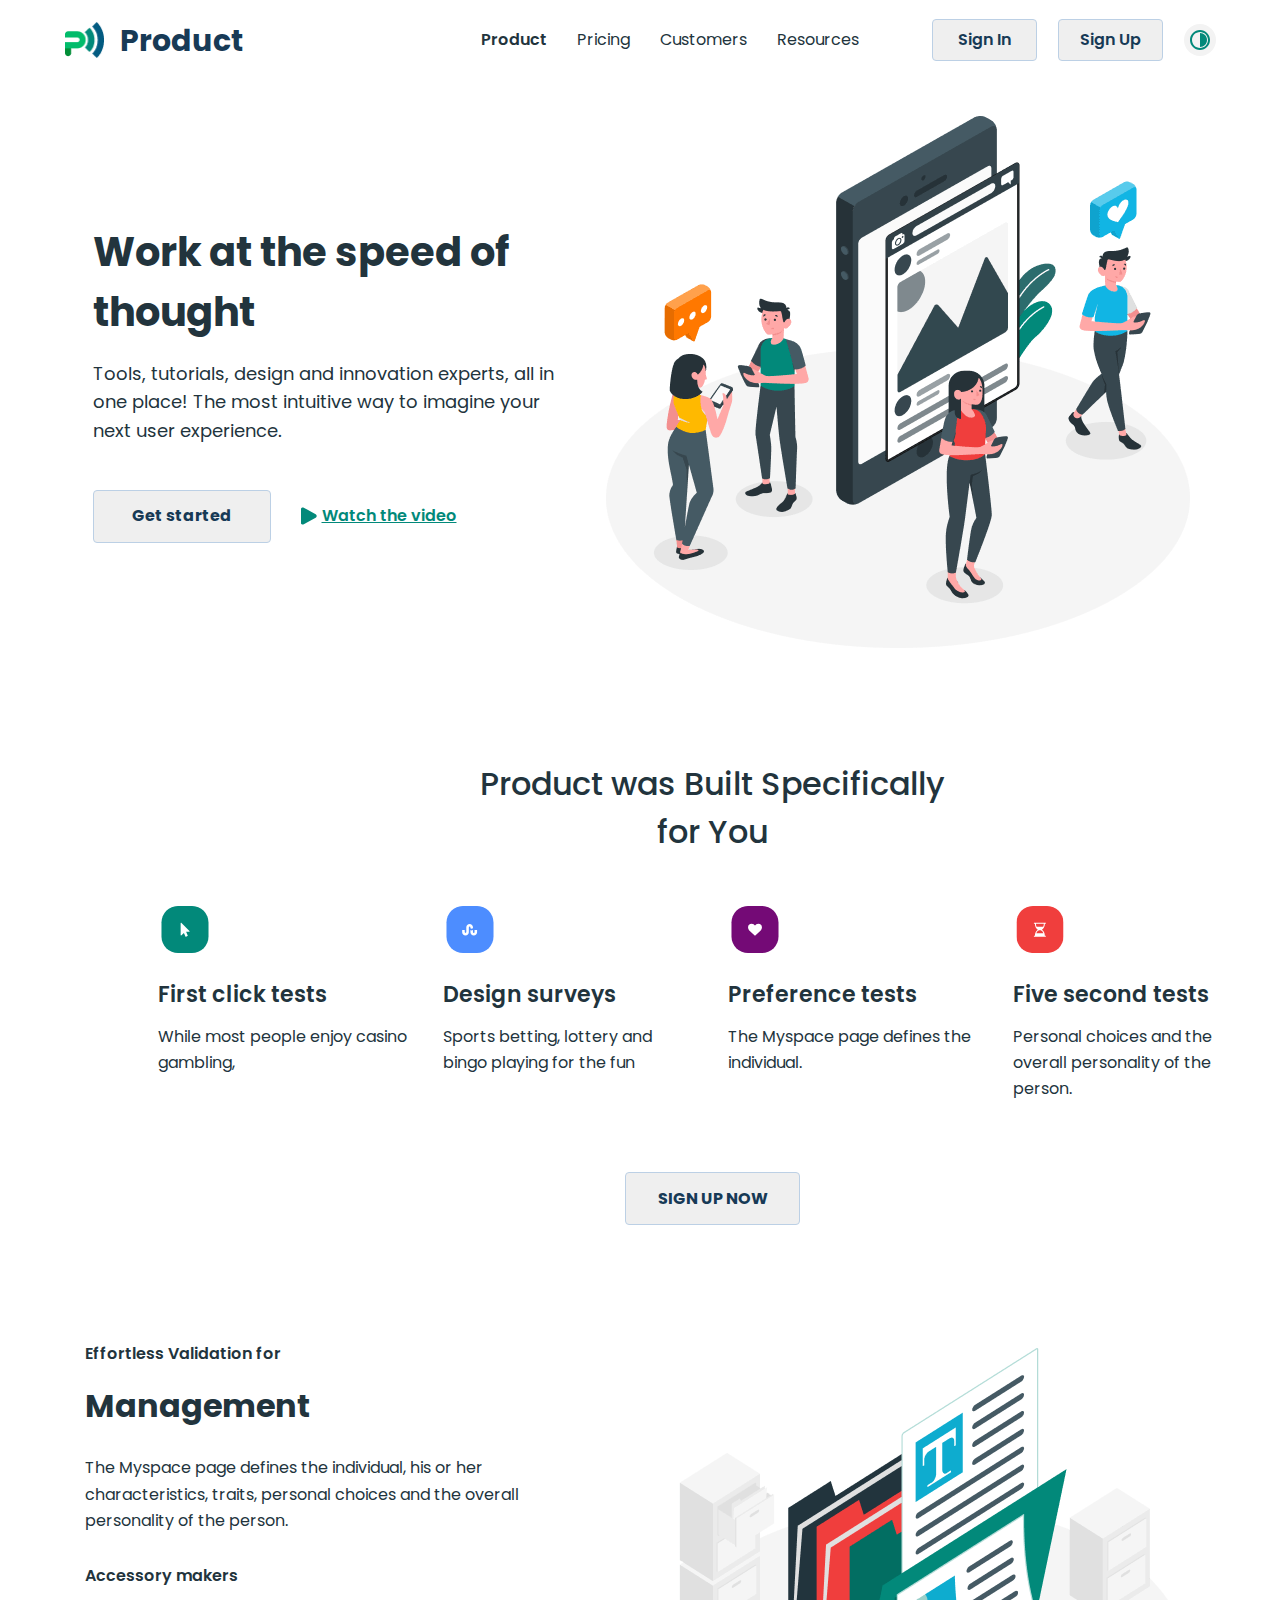
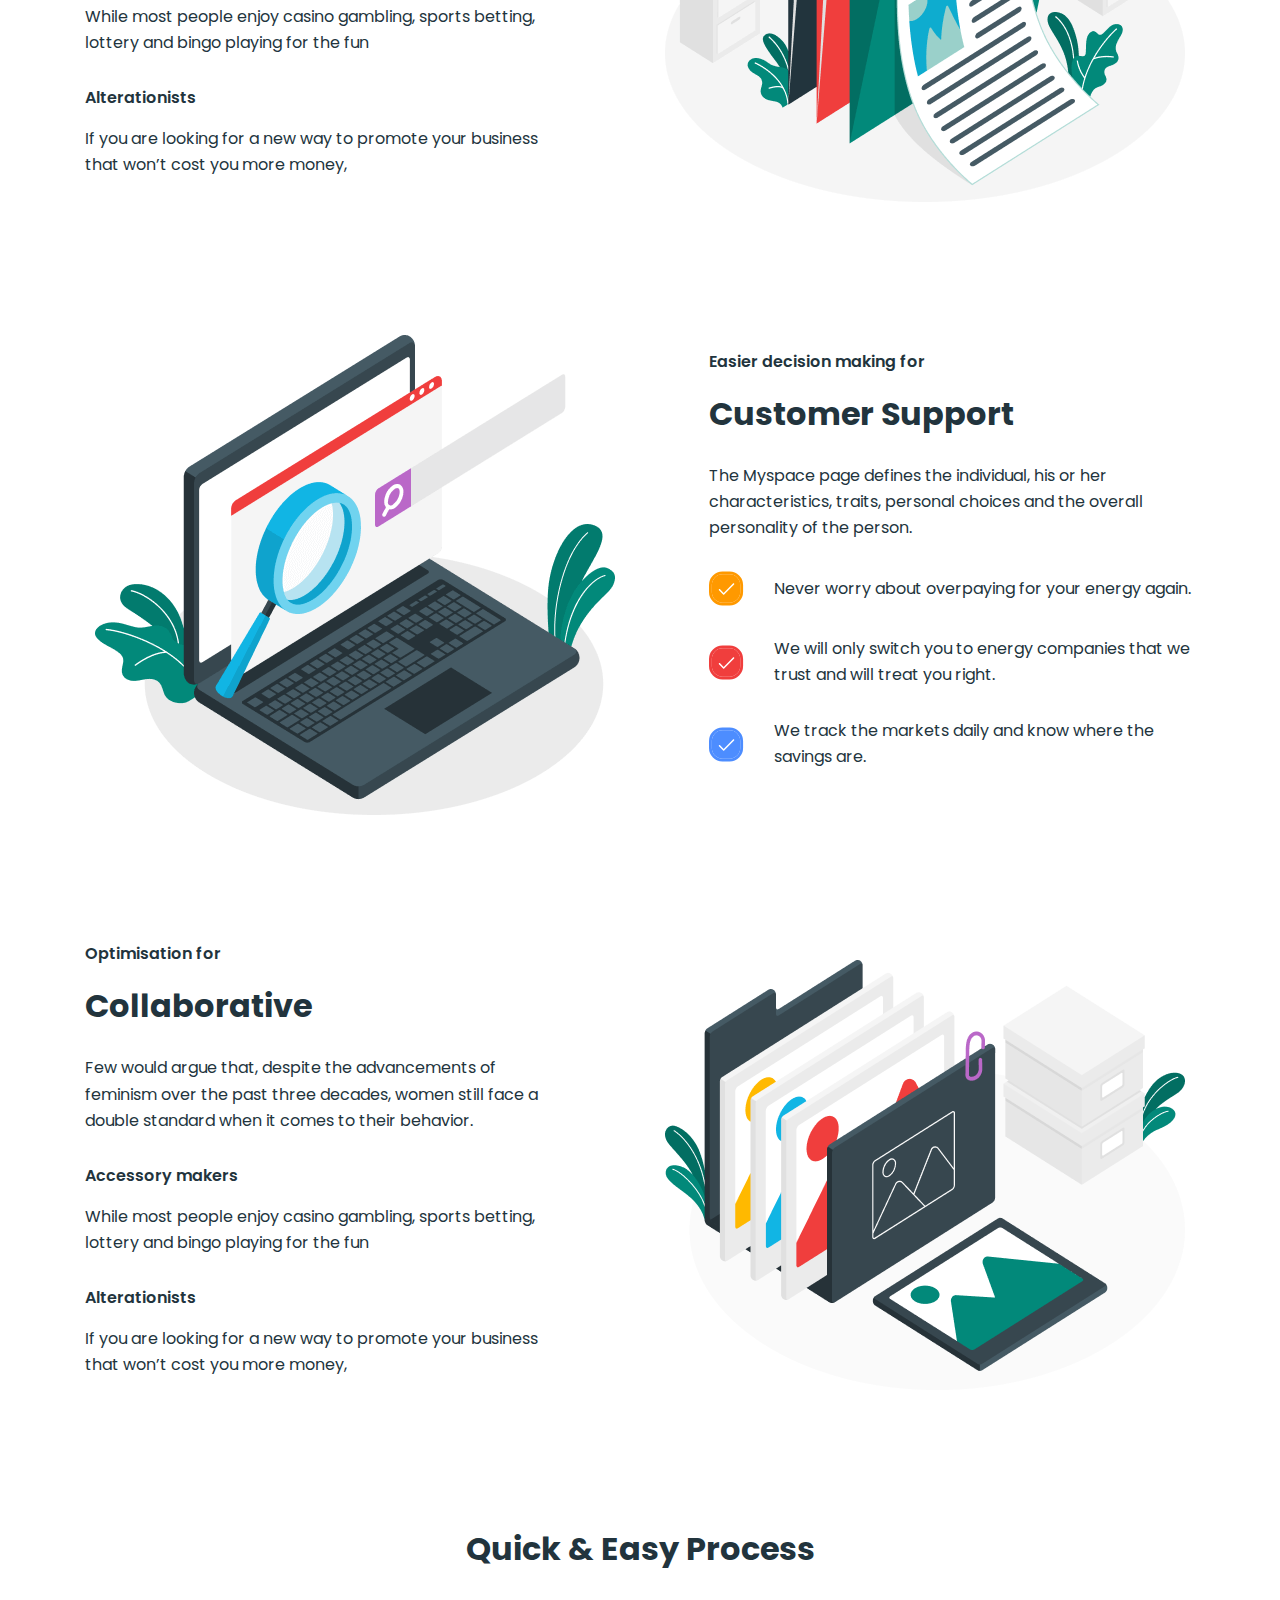
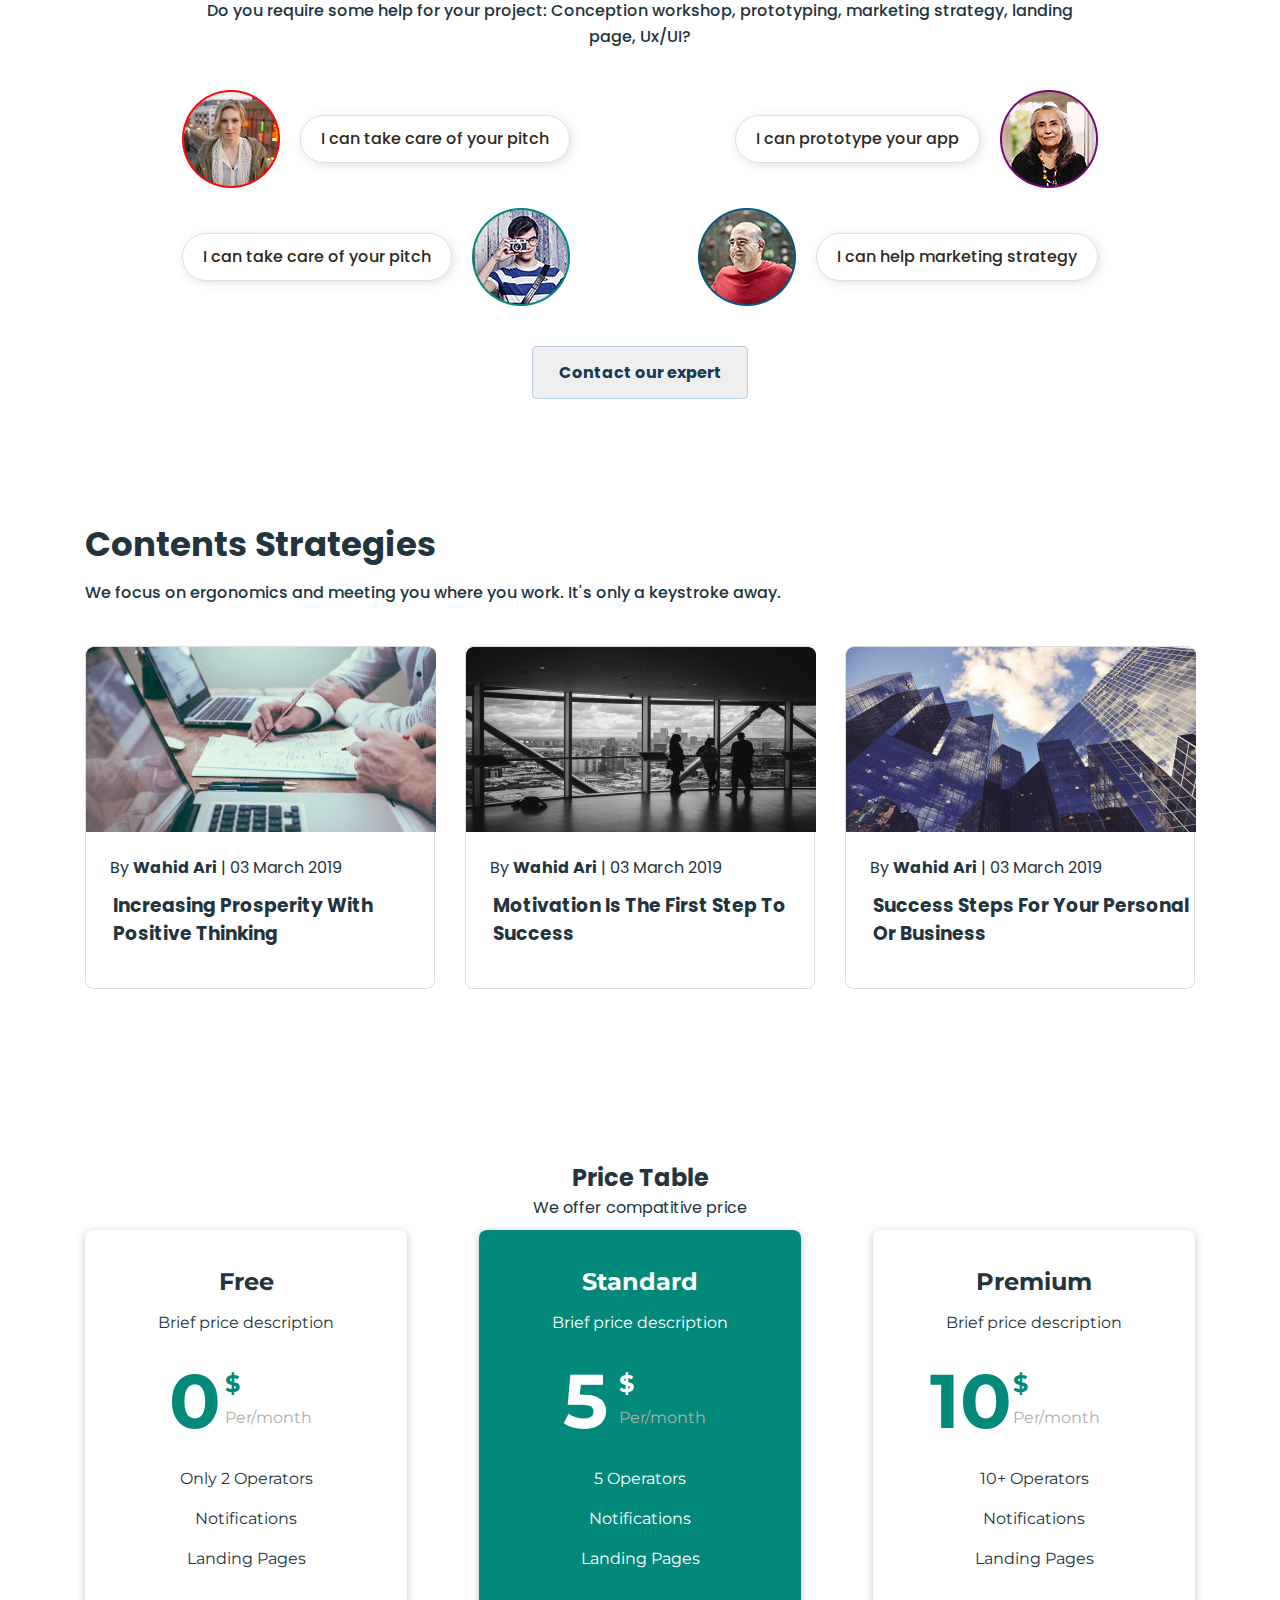
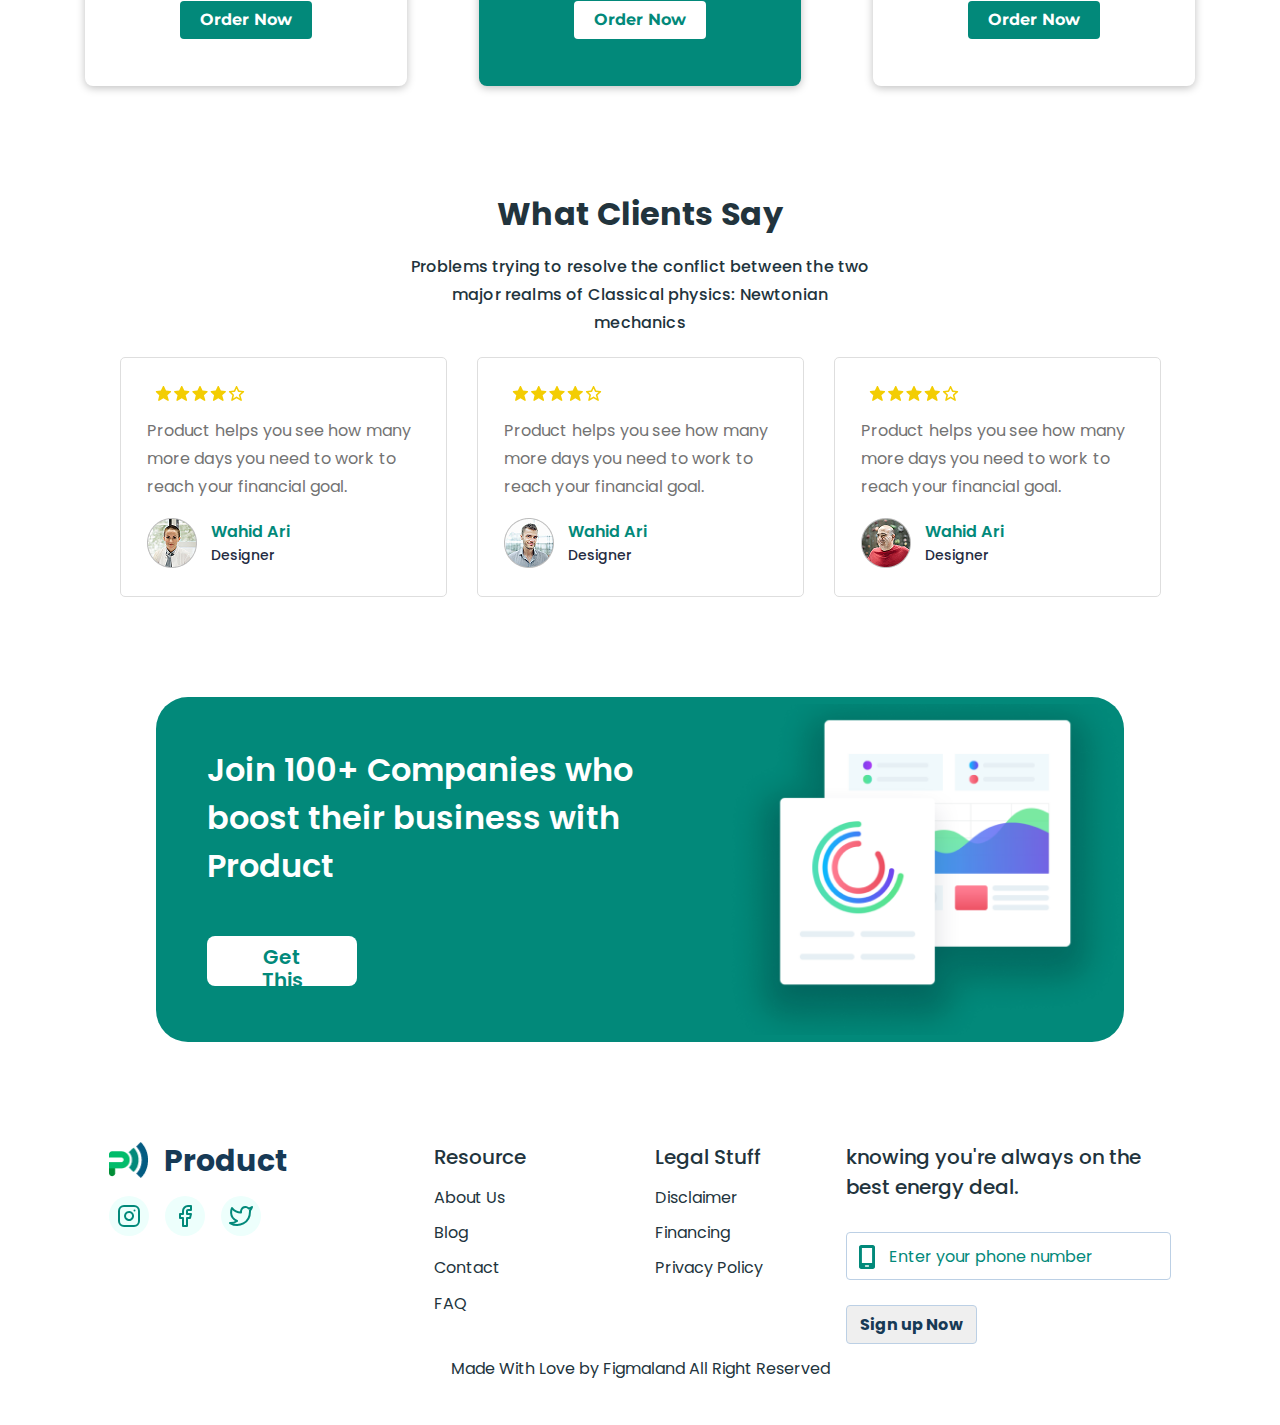
==== commit 45947744: "add link to dark-theme" ====
--- a/index.html
+++ b/index.html
@@ -32,6 +32,13 @@
                 <ul class="header-buttons">
                     <li><button type="button">Sign In</button></li>
                     <li><button type="button">Sign Up</button></li>
+                    <li class="dark-theme-link">
+                        <a href="#" id="dark-theme-toggle">
+                            <svg class="dark-theme-icon" aria-hidden="true">
+                                <use href="./images/icons.svg#dark-theme-icon"></use>
+                            </svg>
+                        </a>
+                    </li>
                 </ul>
             </div>
         </div>
--- a/css/styles.css
+++ b/css/styles.css
@@ -61,6 +61,12 @@
     justify-content: center;
 }
 
+/* Dark theme styles */
+body.dark-theme {
+    background-color: #1f2e35;
+    color: #ffffff;
+}
+
 /* Header */
 
 .header-block {
@@ -141,6 +147,29 @@
     background-color: #02897a;
     color: #fff;
     border: none;
+}
+
+.dark-theme-link {
+    display: flex;
+    align-items: center;
+    gap: 10px;
+    border-radius: 100px;
+    margin-top: 5px;
+    width: 32px;
+    height: 32px;
+    background-color: #f3f3f3;
+    padding: 4px;
+}
+
+.dark-theme-link a {
+    display: flex;
+    align-items: center;
+    color: inherit;
+}
+
+.dark-theme-icon {
+    width: 24px;
+    height: 24px;
 }
 
 /* Hero Work at the speed of thought */
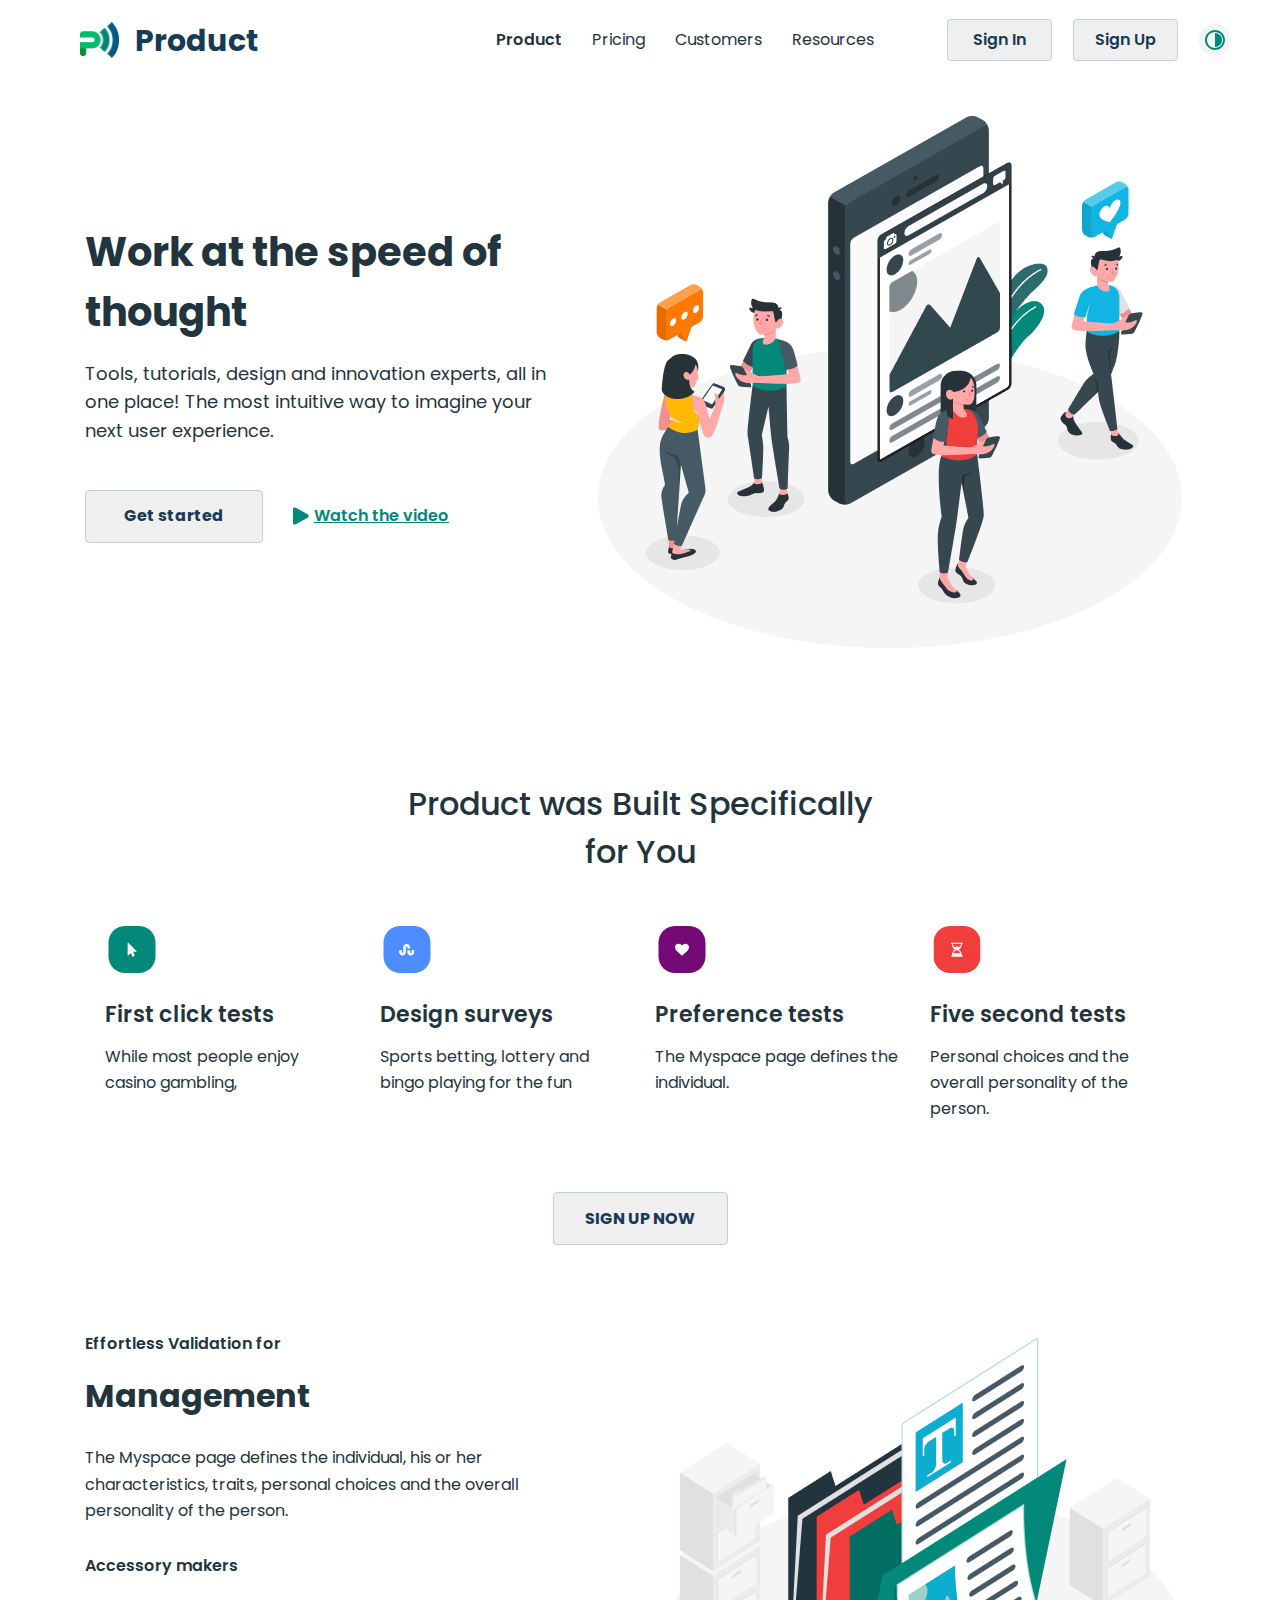
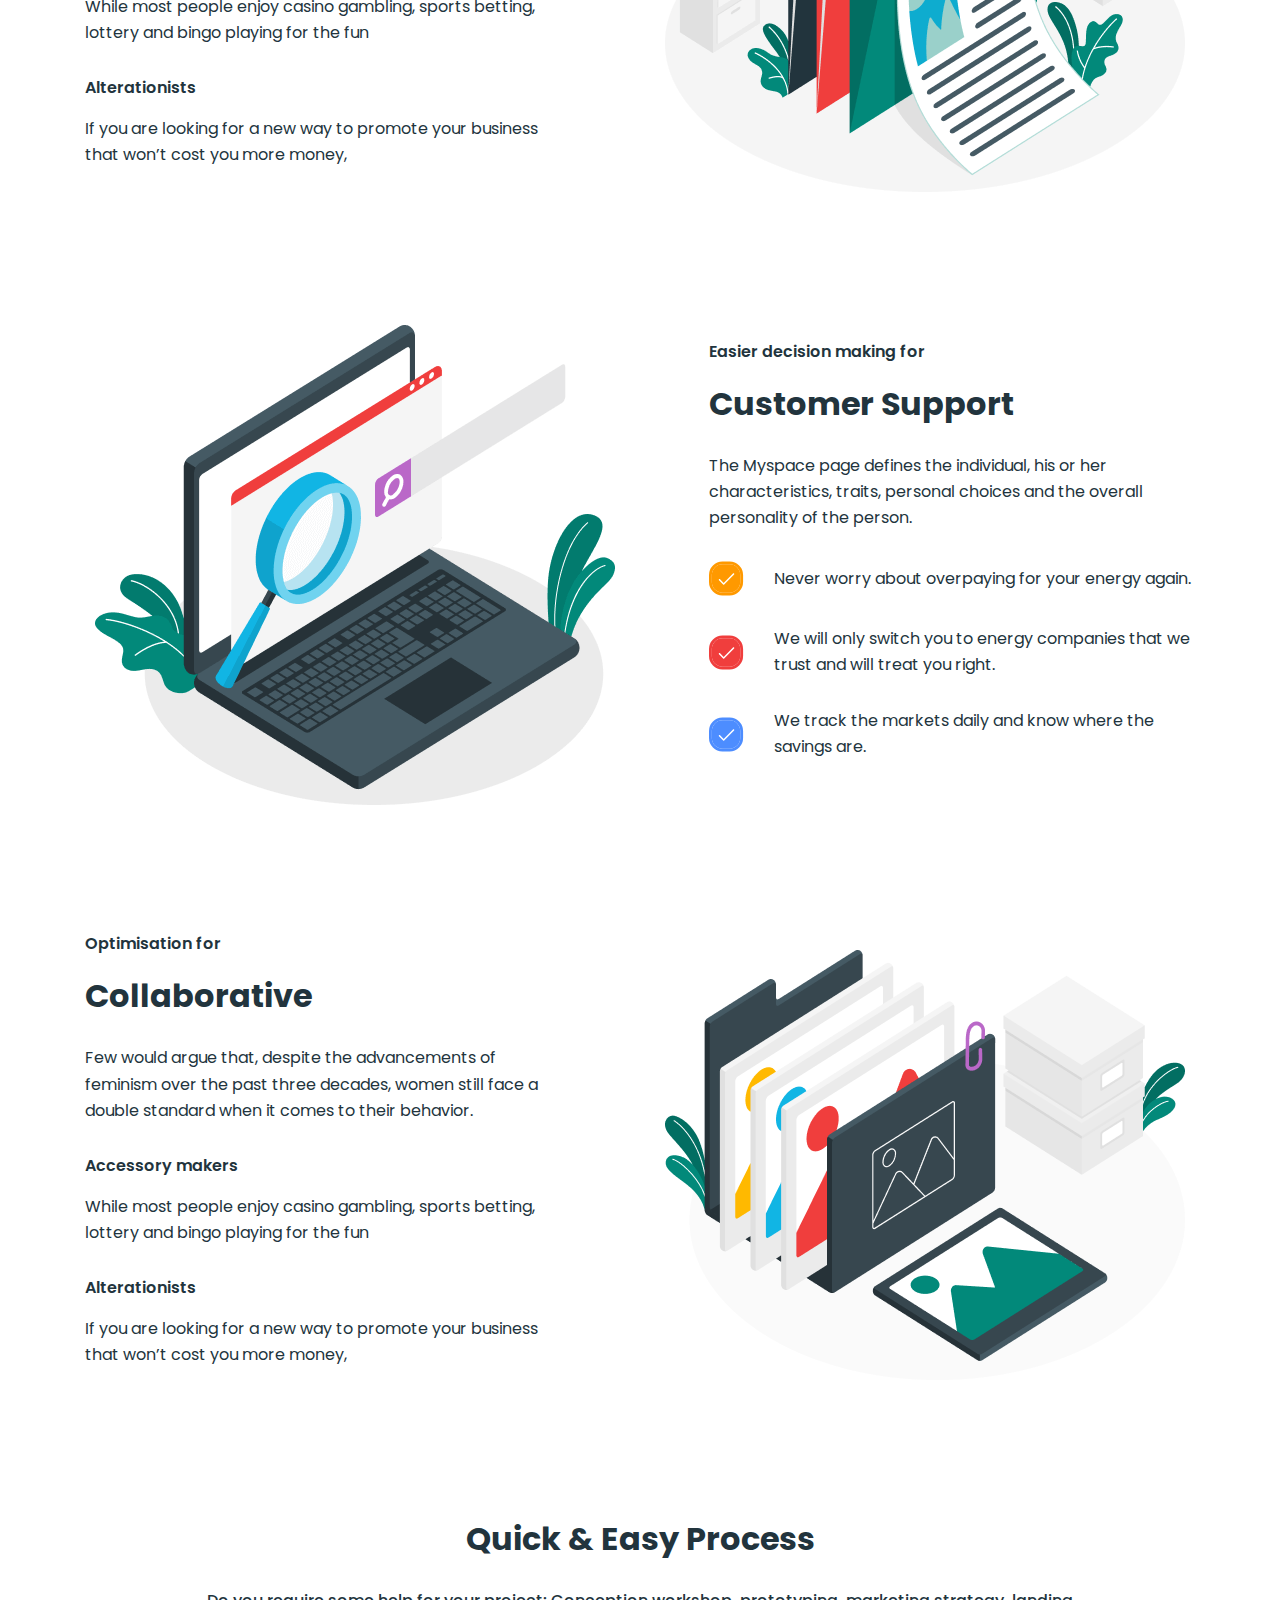
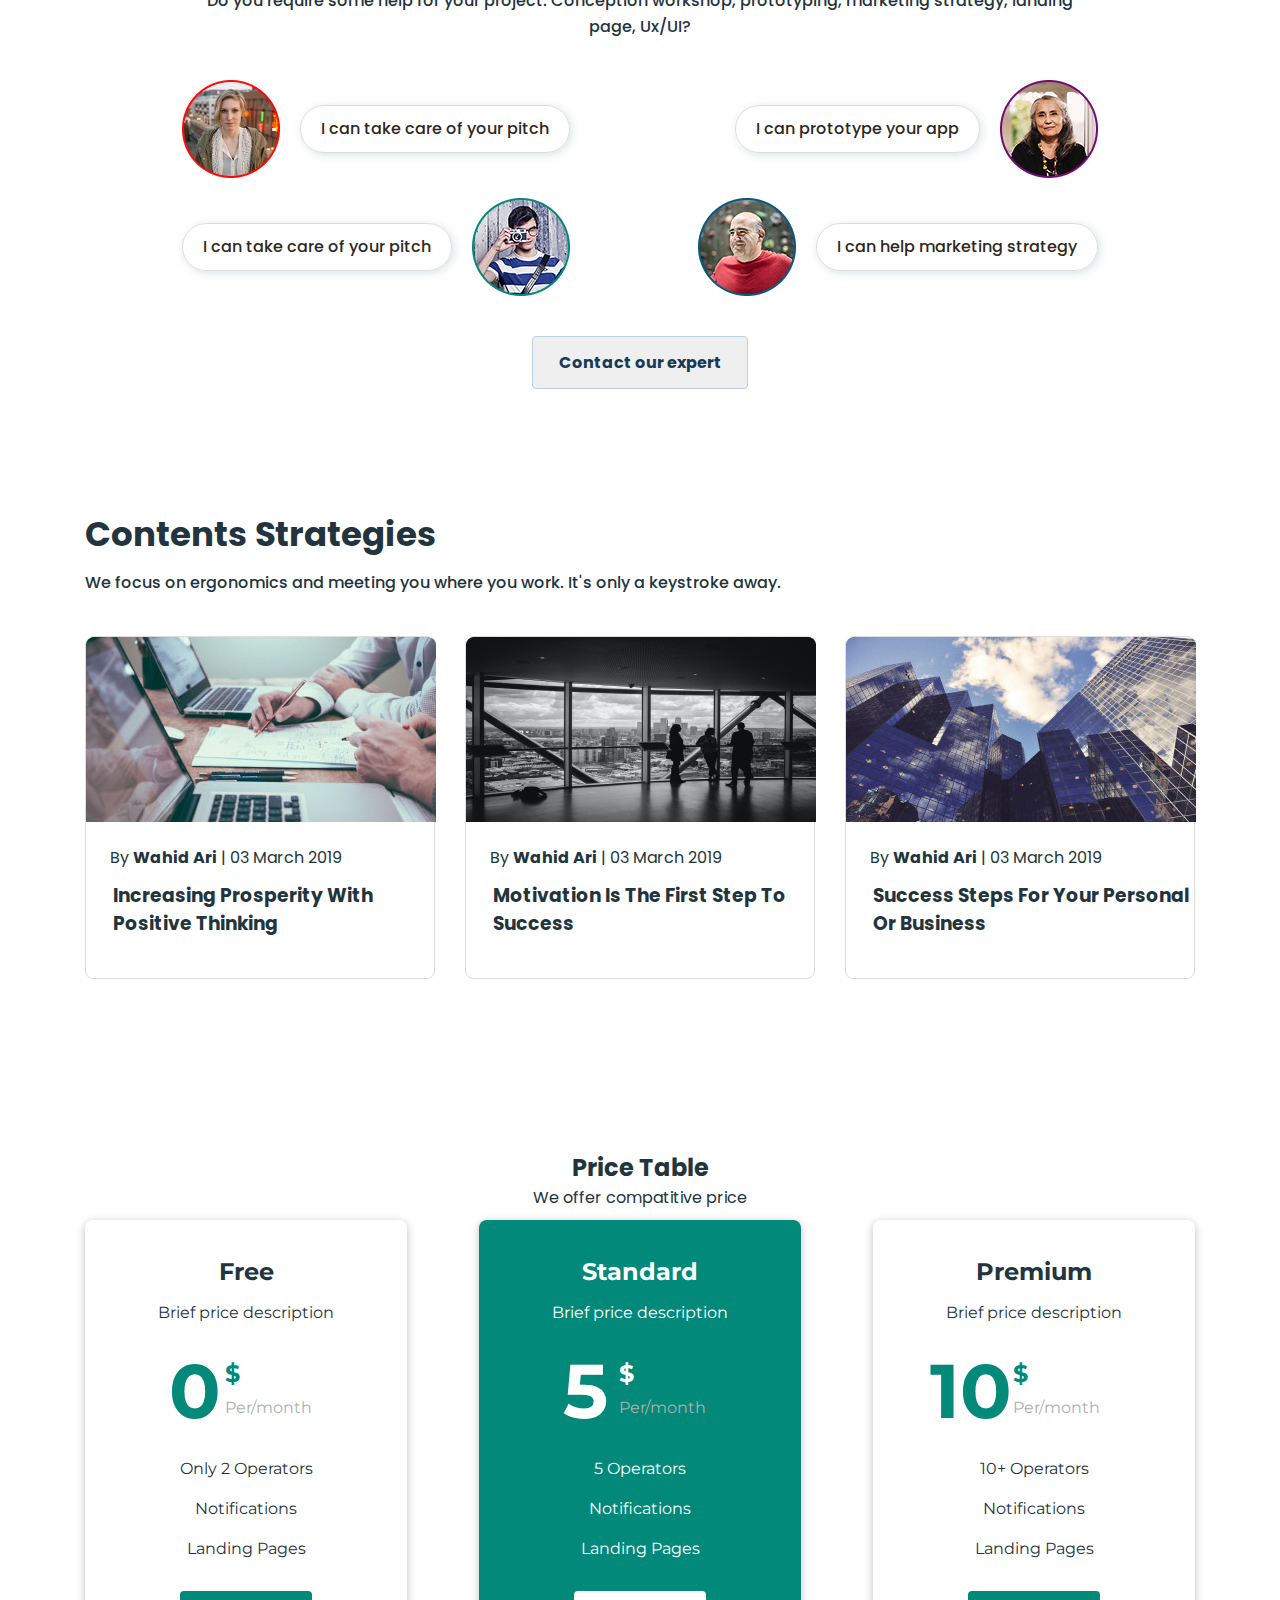
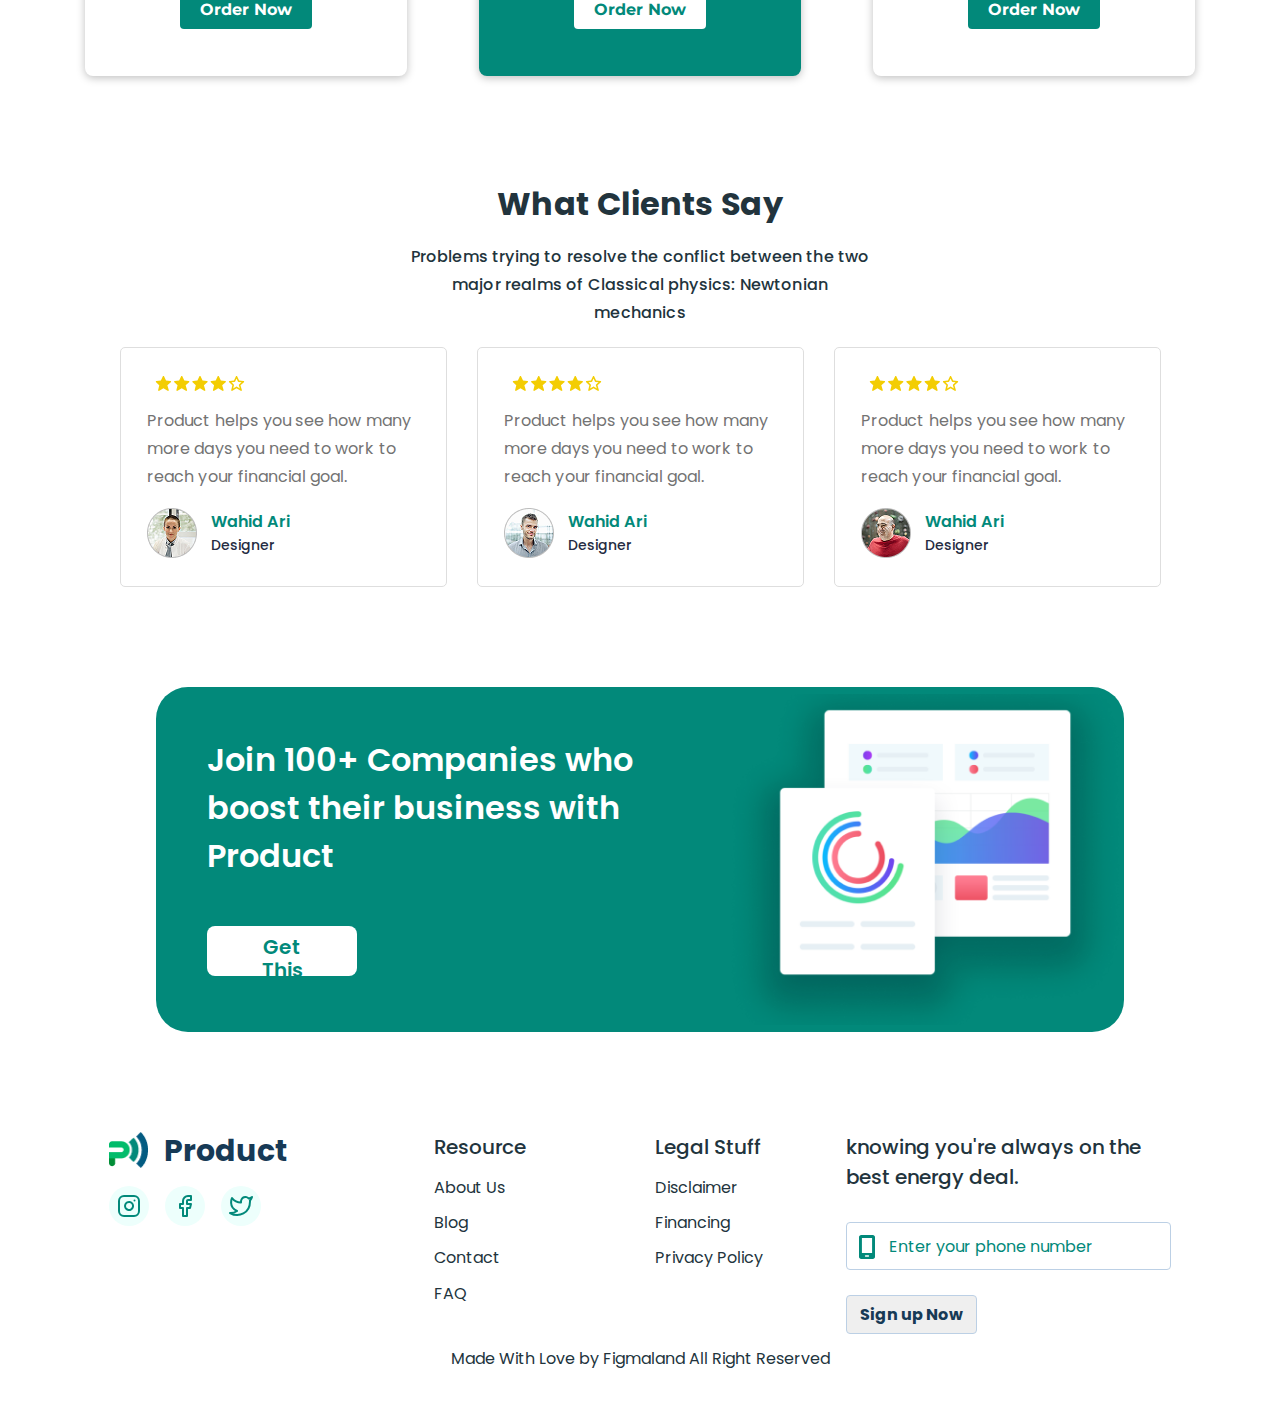
==== commit f9ba0f20: "add bg" ====
--- a/index.html
+++ b/index.html
@@ -107,6 +107,7 @@
                     </div>
                 </div>
             </div>
+            <div class="product-features-list-bg"></div>
         </section>
 
         <section class="management">
--- a/css/styles.css
+++ b/css/styles.css
@@ -74,12 +74,14 @@
     align-items: center;
     justify-content: space-between;
     margin: 0 145px;
+    padding-left: 15px;
 }
 
 .header-block img {
     width: 39px;
     height: 36px;
     margin-right: 16px;
+    margin-left: 15px;
 }
 
 .header-block .logo {
@@ -87,6 +89,11 @@
     font-size: 30px;
     line-height: 0.9;
     color: #173a56;
+}
+
+/* Dark theme styles */
+body.dark-theme .header-block .logo {
+    color: #fff;
 }
 
 .header-block nav {
@@ -140,6 +147,19 @@
     text-align: center;
     color: #173a56;
     transition: background-color 250ms cubic-bezier(0.4, 0, 0.2, 1);
+}
+
+/* Dark theme styles */
+body.dark-theme .header-buttons li button {
+    background-color: #1f2e35;
+    color: #fff;
+}
+
+body.dark-theme .header-buttons li button:hover,
+body.dark-theme .header-buttons li button:focus {
+    background-color: #02897a;
+    color: #fff;
+    border: none;
 }
 
 .header-buttons li button:hover,
@@ -179,7 +199,6 @@
     align-items: center;
     justify-content: space-between;
     margin: 25px 145px 100px 145px;
-    padding-left: 15px;
 }
 
 .hero-text {
@@ -247,6 +266,19 @@
     transition: background-color 250ms cubic-bezier(0.4, 0, 0.2, 1);
 }
 
+/* Dark theme styles */
+body.dark-theme .hero-links button {
+    background-color: #02897a;
+    color: #fff;
+}
+
+body.dark-theme .hero-links button:hover,
+body.dark-theme .hero-links button:focus {
+    background-color: #1f2e35;
+    color: #fff;
+    border: 1px solid #bcd0e5;
+}
+
 .hero-links button:hover,
 .hero-links button:focus {
     background-color: #02897a;
@@ -257,11 +289,43 @@
 /* Product Features Product was Built Specifically for You */
 
 .product-features-block {
-    display: flex;
-    flex-direction: column;
-    align-items: center;
-    justify-content: center;
-    margin: 0 0 50px 145px;
+    width: 100%;
+    max-width: 1200px;
+    margin: 0 auto;
+    padding: 20px;
+    box-sizing: border-box;
+}
+
+/* Dark theme styles */
+
+body.dark-theme .product-features-list-bg {
+    position: absolute;
+    top: 100%;
+    left: 50%;
+    transform: translateX(-50%);
+    background-image: linear-gradient(
+            180deg,
+            #22343d 0%,
+            rgba(67, 67, 67, 0) 100%
+        ),
+        url(../images/bg-produckt.png);
+    background-repeat: no-repeat;
+    background-position: center;
+    background-size: cover;
+    width: 100%;
+    height: 389px;
+    max-width: 1400px;
+    margin-top: 58px;
+    z-index: -1;
+    pointer-events: none;
+}
+
+body.dark-theme .features-list {
+    margin-bottom: 34px;
+}
+
+body.dark-theme .product-features-button button {
+    margin-bottom: 90px;
 }
 
 .product-features-text {
@@ -321,6 +385,19 @@
     border: 1px solid #bcd0e5;
     cursor: pointer;
     transition: background-color 250ms cubic-bezier(0.4, 0, 0.2, 1);
+}
+
+/* Dark theme styles */
+body.dark-theme .product-features-button button {
+    background-color: #02897a;
+    color: #fff;
+}
+
+body.dark-theme .product-features-button button:hover,
+body.dark-theme .product-features-button button:focus {
+    background-color: #1f2e35;
+    color: #fff;
+    border: 1px solid #bcd0e5;
 }
 
 .product-features-button button:hover,
@@ -559,6 +636,19 @@
     text-align: center;
     position: relative;
     transition: background 0.3s ease, color 0.3s ease;
+}
+
+/* Dark theme styles */
+body.dark-theme .price-table-item {
+    background-color: #fff;
+    color: #1f2e35;
+}
+
+body.dark-theme .price-table-item:hover,
+body.dark-theme .price-table-item:focus,
+body.dark-theme .price-table-item.active {
+    background-color: #02897a;
+    color: #1f2e35;
 }
 
 .price-table-item h3,
@@ -753,6 +843,12 @@
     text-align: left;
 }
 
+/* Dark theme styles */
+body.dark-theme .client-say-item {
+    background-color: #fff;
+    color: #1f2e35;
+}
+
 .client-say-item .quote-icon {
     margin: 28px 0 16px 26px;
 }
@@ -843,17 +939,23 @@
 
 .service-list li p {
     margin: 0 auto;
-    padding: 10px 20px; /* Add padding for better spacing */
+    padding: 10px 20px;
     border: 1px solid #dedede;
     border-radius: 50px;
     font-weight: 500;
     font-size: 16px;
     text-align: center;
     color: #2f281e;
-    box-shadow: 2px 2px 10px 0 rgba(23, 58, 86, 0.15); /* Background color for the container */
+    box-shadow: 2px 2px 10px 0 rgba(23, 58, 86, 0.15);
     display: flex;
     align-items: center;
     justify-content: center;
+}
+
+/* Dark theme styles */
+body.dark-theme .service-list li p {
+    color: #2f281e;
+    background-color: #fff;
 }
 
 .service-list li img {
@@ -896,6 +998,19 @@
     transition: background-color 250ms cubic-bezier(0.4, 0, 0.2, 1);
 }
 
+/* Dark theme styles */
+body.dark-theme .contact-button {
+    background-color: #02897a;
+    color: #fff;
+}
+
+body.dark-theme .contact-button:hover,
+body.dark-theme .contact-button:focus {
+    background-color: #1f2e35;
+    color: #fff;
+    border: 1px solid #bcd0e5;
+}
+
 .contact-button:hover,
 .contact-button:focus {
     background-color: #026f5c;
@@ -920,6 +1035,11 @@
     font-size: 30px;
     line-height: 0.9;
     color: #173a56;
+}
+
+/* Dark theme styles */
+body.dark-theme .footer-logo .logo {
+    color: #fff;
 }
 
 .footer-logo .logo img {
@@ -991,6 +1111,24 @@
 
 .input-block-container {
     position: relative;
+}
+
+/* Dark theme styles */
+body.dark-theme .input-block-container input {
+    background-color: #fff;
+    color: #1f2e35;
+}
+
+body.dark-theme .input-block-container button {
+    background-color: #02897a;
+    color: #fff;
+}
+
+body.dark-theme .input-block-container button:hover,
+body.dark-theme .input-block-container button:focus {
+    background-color: #1f2e35;
+    color: #fff;
+    border: 1px solid #bcd0e5;
 }
 
 .contact-form-input {
@@ -1238,7 +1376,7 @@
 }
 
 .faq-list p {
-    display: none; /* Initially hide the paragraphs */
+    display: none;
     margin: 14px 0 0 0;
     font-weight: 400;
     font-size: 16px;
